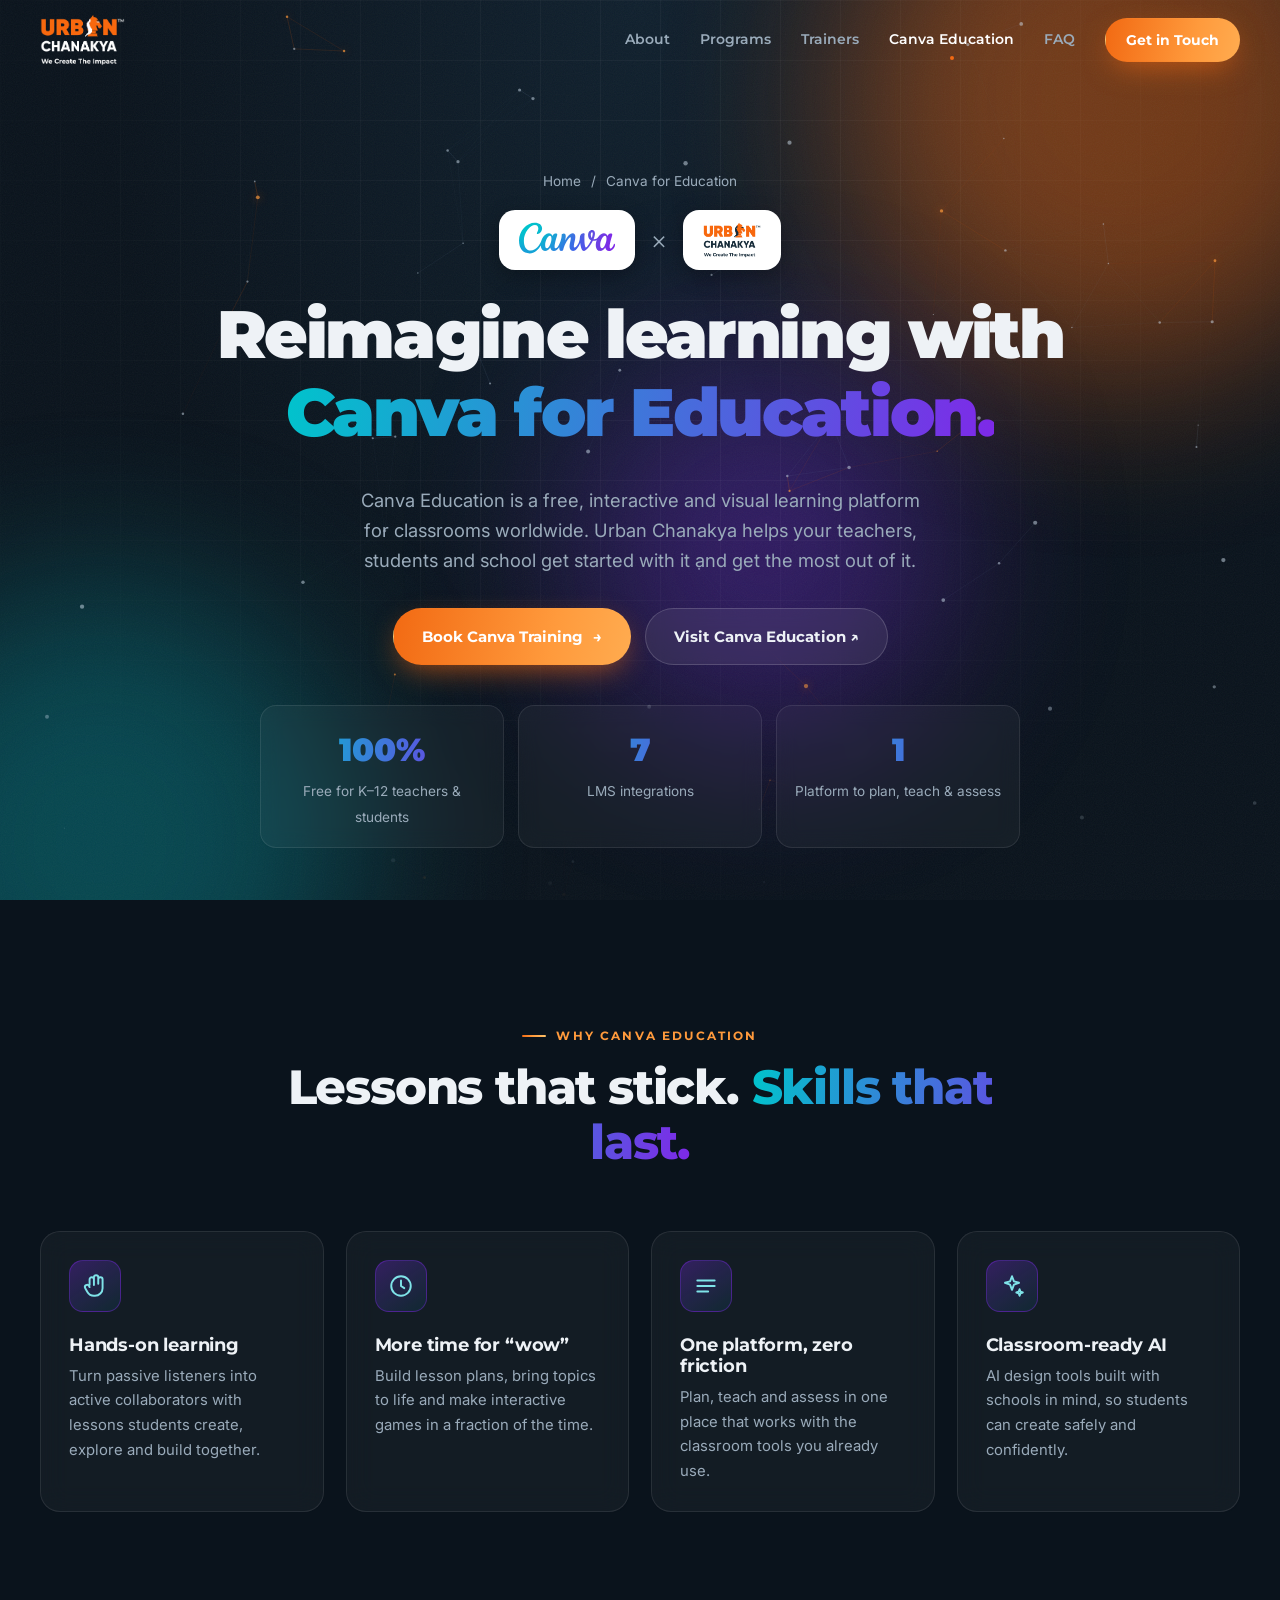
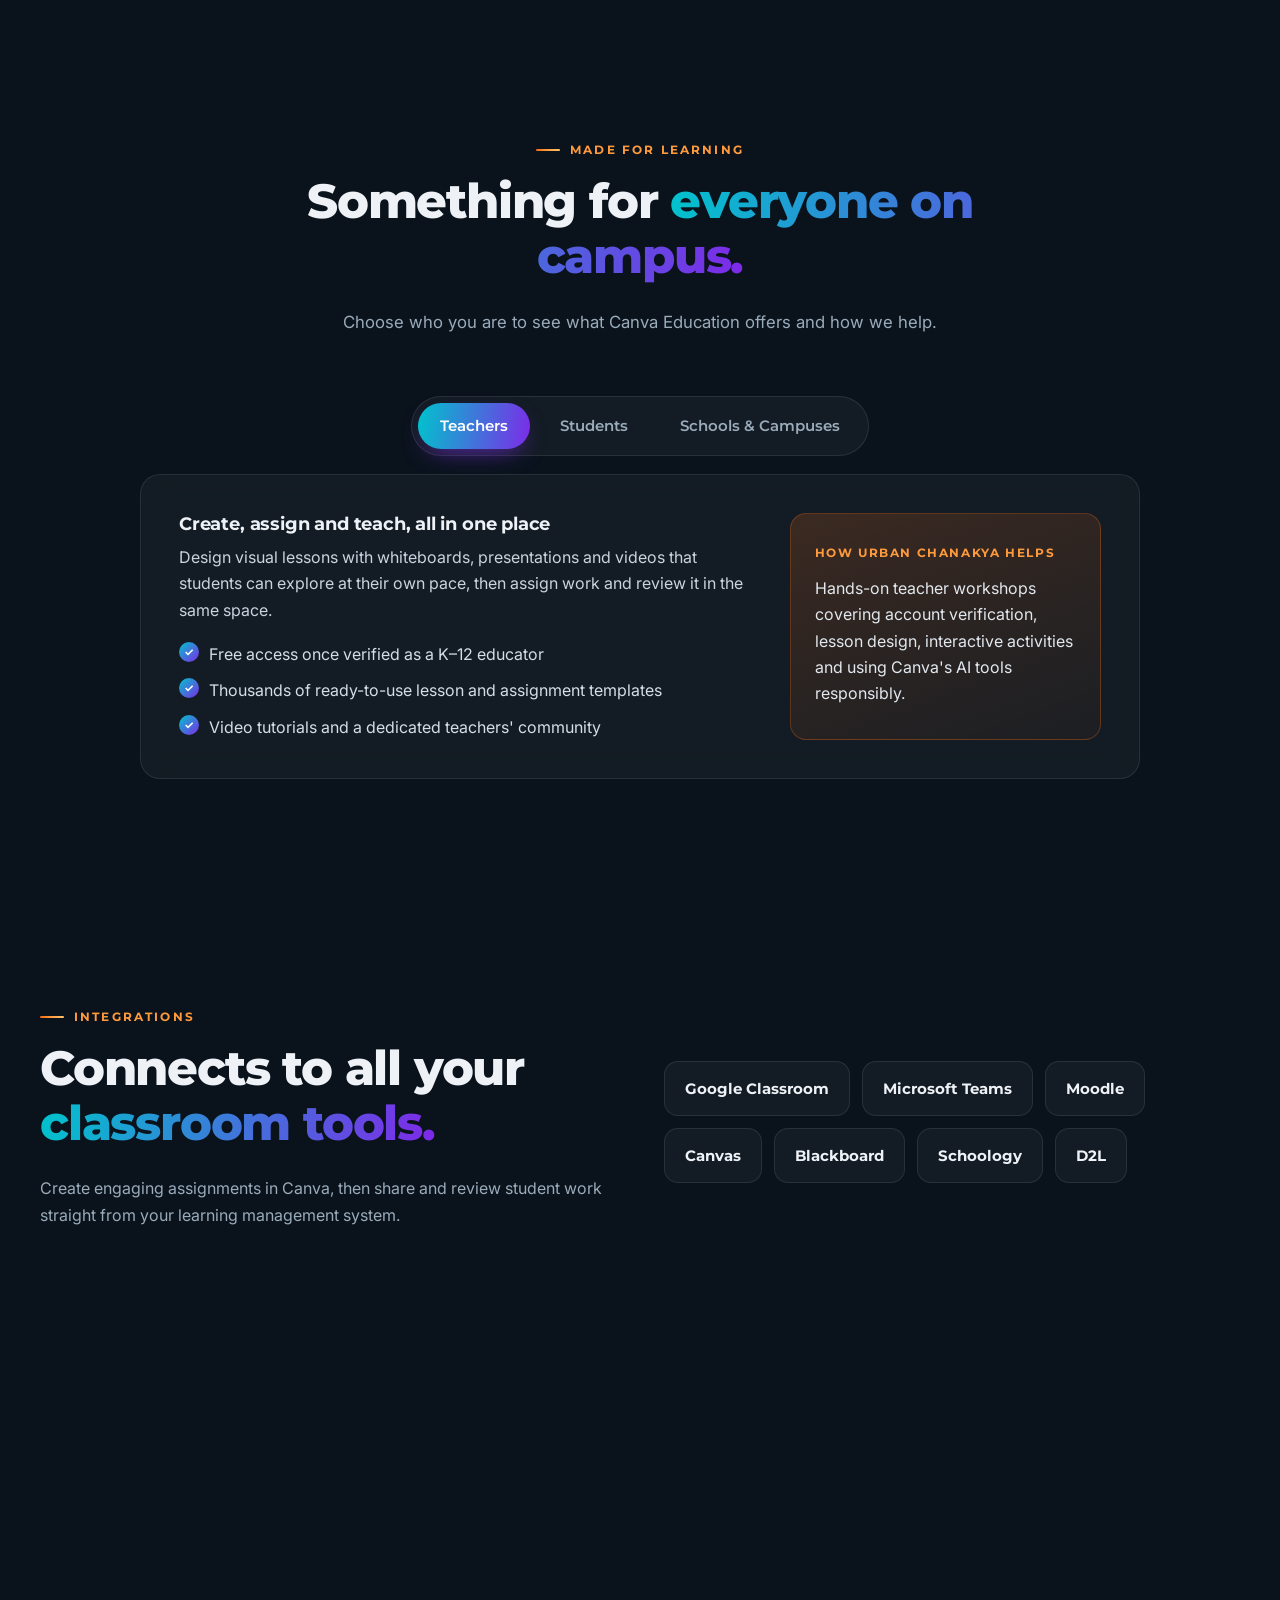
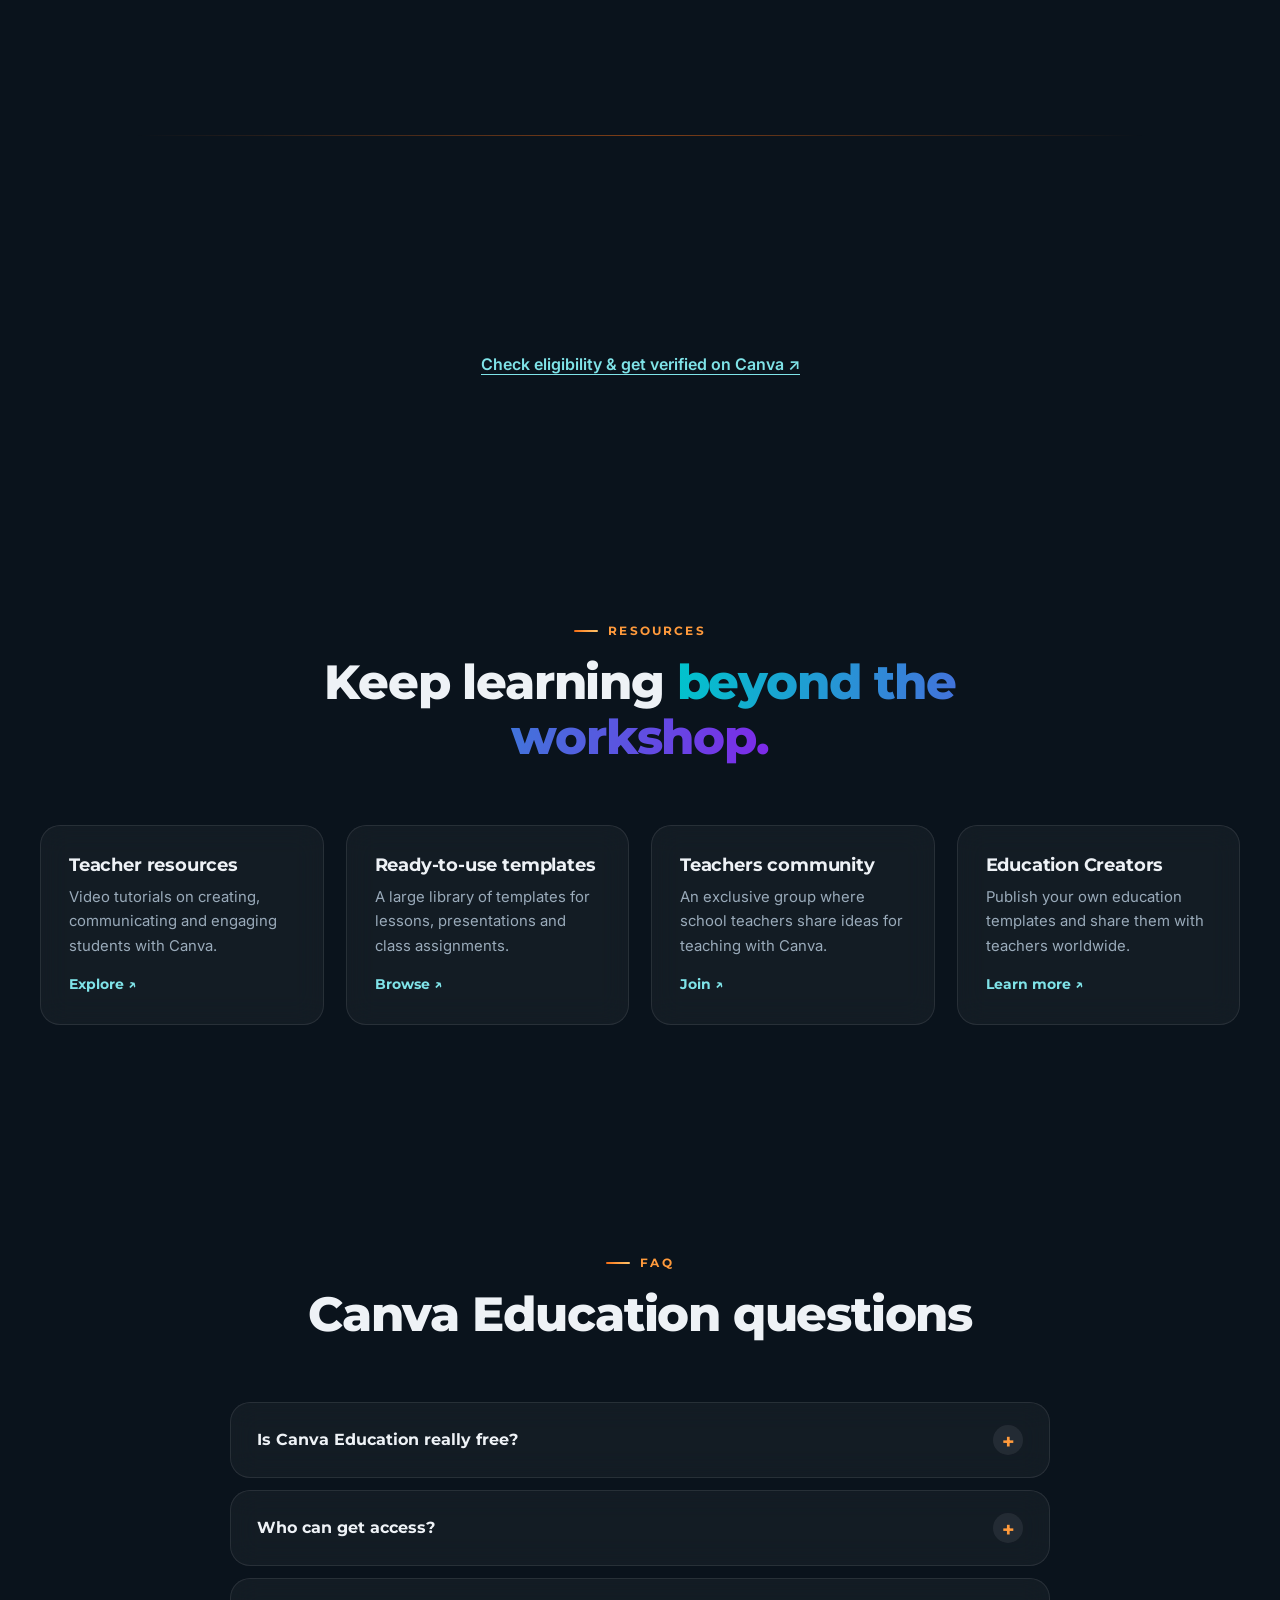
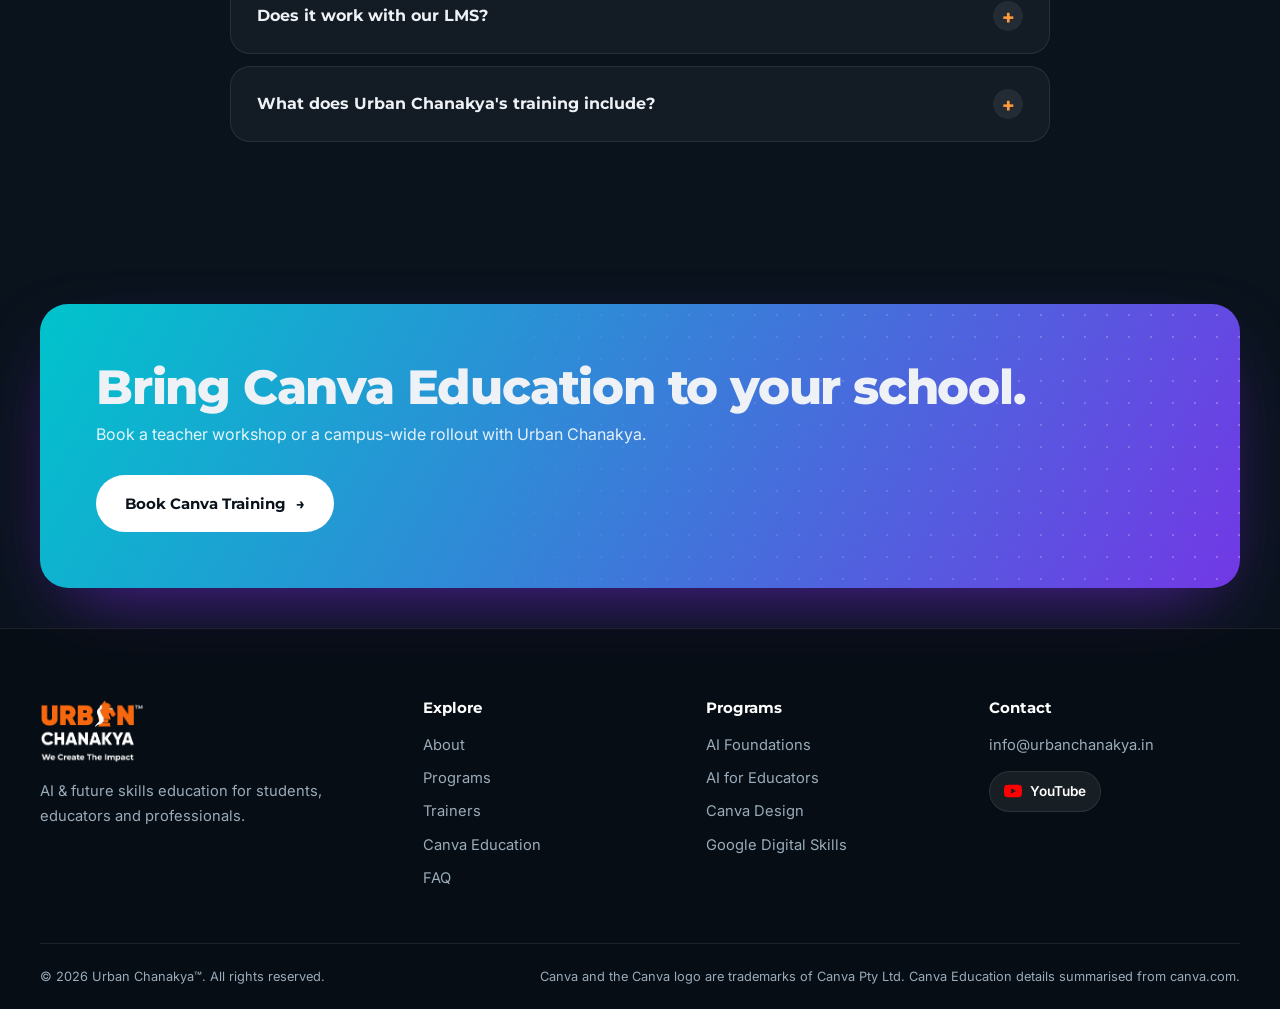
==== canva.html @ 91e680c2 "Add Urban Chanakya website Home, Trainers and Canva for Education pages with shared styles, scripts " ====
<!doctype html>
<html lang="en">
<head>
  <meta charset="utf-8">
  <meta name="viewport" content="width=device-width, initial-scale=1">
  <title>Canva for Education | Urban Chanakya</title>
  <meta name="description" content="Urban Chanakya helps schools, teachers and students get started with Canva Education, the free visual learning platform for K–12 classrooms.">
  <meta name="theme-color" content="#0A131C">
  <link rel="canonical" href="https://urbanchanakya.in/canva.html">
  <meta property="og:title" content="Canva for Education | Urban Chanakya">
  <meta property="og:description" content="Training and onboarding for Canva Education: free, visual, hands-on learning for every classroom.">
  <meta property="og:url" content="https://urbanchanakya.in/canva.html">
  <meta property="og:image" content="https://urbanchanakya.in/assets/logo.png">
  <link rel="icon" href="assets/logo.png">
  <link rel="preconnect" href="https://fonts.googleapis.com">
  <link rel="preconnect" href="https://fonts.gstatic.com" crossorigin>
  <link href="https://fonts.googleapis.com/css2?family=Montserrat:wght@500;600;700;800;900&family=Inter:wght@400;500;600&display=swap" rel="stylesheet">
  <link rel="stylesheet" href="styles.css">
</head>
<body class="theme-canva">

<div class="bg" aria-hidden="true">
  <div class="blob b1"></div>
  <div class="blob b2"></div>
  <div class="blob b3"></div>
  <div class="grid-lines"></div>
  <div class="noise"></div>
</div>
<div class="cursor-glow" aria-hidden="true"></div>

<header class="site-header" id="top">
  <div class="container nav">
    <a href="index.html" class="brand" aria-label="Urban Chanakya home">
      <img src="assets/logo-light.png" alt="Urban Chanakya — We Create The Impact" width="110" height="67">
    </a>
    <button class="nav-toggle" aria-expanded="false" aria-controls="nav-links" aria-label="Open menu">
      <span></span><span></span><span></span>
    </button>
    <nav id="nav-links" class="nav-links">
      <a href="index.html#about">About</a>
      <a href="index.html#programs">Programs</a>
      <a href="trainers.html">Trainers</a>
      <a href="canva.html" aria-current="page">Canva Education</a>
      <a href="index.html#faq">FAQ</a>
      <a href="index.html#contact" class="btn btn-primary btn-sm">Get in Touch</a>
    </nav>
  </div>
</header>

<main>
  <!-- HERO -->
  <section class="page-hero canva-hero">
    <canvas id="network" aria-hidden="true"></canvas>
    <div class="container">
      <nav class="crumbs reveal" aria-label="Breadcrumb"><a href="index.html">Home</a><span>/</span><span>Canva for Education</span></nav>
      <div class="canva-lockup reveal">
        <span class="logo-chip lg"><img src="assets/canva-logo.svg" alt="Canva" width="110" height="41"></span>
        <span class="x">×</span>
        <span class="logo-chip lg"><img src="assets/logo.png" alt="Urban Chanakya" width="90" height="55"></span>
      </div>
      <h1 class="reveal">Reimagine learning with<br><span class="gradient-text">Canva for Education.</span></h1>
      <p class="lead reveal">Canva Education is a free, interactive and visual learning platform for classrooms worldwide. Urban Chanakya helps your teachers, students and school get started with it and get the most out of it.</p>
      <div class="hero-cta center reveal">
        <a href="index.html#contact" class="btn btn-primary">Book Canva Training <span aria-hidden="true">→</span></a>
        <a href="https://www.canva.com/en_in/education/" target="_blank" rel="noopener" class="btn btn-glass">Visit Canva Education ↗</a>
      </div>
      <ul class="stat-row reveal">
        <li><strong>100%</strong><span>Free for K–12 teachers &amp; students</span></li>
        <li><strong>7</strong><span>LMS integrations</span></li>
        <li><strong>1</strong><span>Platform to plan, teach &amp; assess</span></li>
      </ul>
    </div>
  </section>

  <!-- WHY -->
  <section class="section">
    <div class="container">
      <div class="section-head reveal">
        <span class="eyebrow">Why Canva Education</span>
        <h2>Lessons that stick. <span class="gradient-text">Skills that last.</span></h2>
      </div>
      <div class="why-grid">
        <div class="feature glass reveal"><div class="icon"><svg viewBox="0 0 24 24"><path d="M7 11V6a2 2 0 0 1 4 0v5M11 10V4a2 2 0 0 1 4 0v6M15 10V6a2 2 0 0 1 4 0v8a7 7 0 0 1-7 7h-1a7 7 0 0 1-6-3.5L3 14a2 2 0 0 1 3.5-2L7 13"/></svg></div><h3>Hands-on learning</h3><p>Turn passive listeners into active collaborators with lessons students create, explore and build together.</p></div>
        <div class="feature glass reveal"><div class="icon"><svg viewBox="0 0 24 24"><circle cx="12" cy="12" r="9"/><path d="M12 7v5l3 2"/></svg></div><h3>More time for “wow”</h3><p>Build lesson plans, bring topics to life and make interactive games in a fraction of the time.</p></div>
        <div class="feature glass reveal"><div class="icon"><svg viewBox="0 0 24 24"><path d="M4 7h16M4 12h16M4 17h10"/></svg></div><h3>One platform, zero friction</h3><p>Plan, teach and assess in one place that works with the classroom tools you already use.</p></div>
        <div class="feature glass reveal"><div class="icon"><svg viewBox="0 0 24 24"><path d="M12 3l1.8 4.7L18.5 9l-4.7 1.8L12 15.5l-1.8-4.7L5.5 9l4.7-1.3z"/><path d="M19 15l.8 2.2L22 18l-2.2.8L19 21l-.8-2.2L16 18l2.2-.8z"/></svg></div><h3>Classroom-ready AI</h3><p>AI design tools built with schools in mind, so students can create safely and confidently.</p></div>
      </div>
    </div>
  </section>

  <!-- AUDIENCES -->
  <section class="section">
    <div class="container">
      <div class="section-head reveal">
        <span class="eyebrow">Made for Learning</span>
        <h2>Something for <span class="gradient-text">everyone on campus.</span></h2>
        <p>Choose who you are to see what Canva Education offers and how we help.</p>
      </div>
      <div class="aud reveal">
        <div class="aud-tabs" role="tablist" aria-label="Audience">
          <button role="tab" aria-selected="true" data-aud="teachers">Teachers</button>
          <button role="tab" aria-selected="false" data-aud="students">Students</button>
          <button role="tab" aria-selected="false" data-aud="schools">Schools &amp; Campuses</button>
        </div>
        <div class="aud-panel glass" data-aud="teachers">
          <div>
            <h3>Create, assign and teach, all in one place</h3>
            <p>Design visual lessons with whiteboards, presentations and videos that students can explore at their own pace, then assign work and review it in the same space.</p>
            <ul class="ticks"><li>Free access once verified as a K–12 educator</li><li>Thousands of ready-to-use lesson and assignment templates</li><li>Video tutorials and a dedicated teachers' community</li></ul>
          </div>
          <div class="aud-help"><span>How Urban Chanakya helps</span><p>Hands-on teacher workshops covering account verification, lesson design, interactive activities and using Canva's AI tools responsibly.</p></div>
        </div>
        <div class="aud-panel glass" data-aud="students" hidden>
          <div>
            <h3>Let the classroom come alive</h3>
            <p>Students turn ideas into presentations, posters, videos, infographics and websites, learning to communicate visually and work together in real time.</p>
            <ul class="ticks"><li>Free access through their teacher's or school's Canva Education</li><li>Collaborate with classmates on shared designs</li><li>Build a creative portfolio for the future</li></ul>
          </div>
          <div class="aud-help"><span>How Urban Chanakya helps</span><p>Design-thinking and visual-communication workshops where students build real projects, from posters and reports to social media and video.</p></div>
        </div>
        <div class="aud-panel glass" data-aud="schools" hidden>
          <div>
            <h3>Canva for your whole campus</h3>
            <p>Create and communicate in any format, including docs, presentations, video, websites and whiteboards. Shared templates and brand controls keep every department on-brand.</p>
            <ul class="ticks"><li>Free for qualifying K–12 schools and districts</li><li>Shared brand kits and templates across staff</li><li>Connects to your existing LMS</li></ul>
          </div>
          <div class="aud-help"><span>How Urban Chanakya helps</span><p>Campus-wide rollout support: setting up your school account, brand kit and templates, plus training for staff and administrators.</p></div>
        </div>
      </div>
    </div>
  </section>

  <!-- INTEGRATIONS -->
  <section class="section">
    <div class="container integ reveal">
      <div>
        <span class="eyebrow">Integrations</span>
        <h2>Connects to all your <span class="gradient-text">classroom tools.</span></h2>
        <p class="muted">Create engaging assignments in Canva, then share and review student work straight from your learning management system.</p>
      </div>
      <ul class="lms">
        <li>Google Classroom</li><li>Microsoft Teams</li><li>Moodle</li><li>Canvas</li><li>Blackboard</li><li>Schoology</li><li>D2L</li>
      </ul>
    </div>
  </section>

  <!-- GET STARTED -->
  <section class="section">
    <div class="container">
      <div class="section-head reveal">
        <span class="eyebrow">Get Started</span>
        <h2>Start teaching for free <span class="gradient-text">in three steps.</span></h2>
      </div>
      <ol class="steps three">
        <li class="glass reveal"><span>01</span><h3>Sign up</h3><p>Register on Canva with your school email address, or upload proof that you work at a school.</p></li>
        <li class="glass reveal"><span>02</span><h3>Get verified</h3><p>Canva checks your eligibility, usually within a few days.</p></li>
        <li class="glass reveal"><span>03</span><h3>Get trained</h3><p>Join an Urban Chanakya workshop to bring Canva into your lessons with confidence.</p></li>
      </ol>
      <p class="center-note reveal"><a href="https://www.canva.com/en_in/education/" target="_blank" rel="noopener">Check eligibility &amp; get verified on Canva ↗</a></p>
    </div>
  </section>

  <!-- RESOURCES -->
  <section class="section">
    <div class="container">
      <div class="section-head reveal">
        <span class="eyebrow">Resources</span>
        <h2>Keep learning <span class="gradient-text">beyond the workshop.</span></h2>
      </div>
      <div class="res-grid">
        <a class="res glass reveal" href="https://www.canva.com/en_in/education/" target="_blank" rel="noopener"><h3>Teacher resources</h3><p>Video tutorials on creating, communicating and engaging students with Canva.</p><span>Explore ↗</span></a>
        <a class="res glass reveal" href="https://www.canva.com/en_in/education/" target="_blank" rel="noopener"><h3>Ready-to-use templates</h3><p>A large library of templates for lessons, presentations and class assignments.</p><span>Browse ↗</span></a>
        <a class="res glass reveal" href="https://www.canva.com/en_in/education/" target="_blank" rel="noopener"><h3>Teachers community</h3><p>An exclusive group where school teachers share ideas for teaching with Canva.</p><span>Join ↗</span></a>
        <a class="res glass reveal" href="https://www.canva.com/en_in/education/" target="_blank" rel="noopener"><h3>Education Creators</h3><p>Publish your own education templates and share them with teachers worldwide.</p><span>Learn more ↗</span></a>
      </div>
    </div>
  </section>

  <!-- FAQ -->
  <section class="section">
    <div class="container narrow">
      <div class="section-head reveal">
        <span class="eyebrow">FAQ</span>
        <h2>Canva Education questions</h2>
      </div>
      <details class="glass reveal"><summary>Is Canva Education really free?</summary><p>Yes. Canva has committed to keeping Canva Education completely free for K–12 (primary and secondary) teachers and their students, as well as qualifying schools and districts.</p></details>
      <details class="glass reveal"><summary>Who can get access?</summary><p>K–12 teachers verify themselves with a school email address or proof of employment. Students get access through their teacher or school. Check Canva's eligibility guidelines for full details.</p></details>
      <details class="glass reveal"><summary>Does it work with our LMS?</summary><p>Yes. Canva Education integrates with Google Classroom, Microsoft Teams, Moodle, Canvas, Blackboard, Schoology and D2L.</p></details>
      <details class="glass reveal"><summary>What does Urban Chanakya's training include?</summary><p>We run practical workshops for teachers, students and school leaders, covering getting verified, designing lessons and assignments, collaborative projects, and responsible use of Canva's AI features. Programs can be tailored to your institution.</p></details>
    </div>
  </section>

  <!-- CTA -->
  <section class="section cta-wrap">
    <div class="container">
      <div class="cta cta-canva reveal">
        <div>
          <h2>Bring Canva Education to your school.</h2>
          <p>Book a teacher workshop or a campus-wide rollout with Urban Chanakya.</p>
        </div>
        <a href="index.html#contact" class="btn btn-light">Book Canva Training <span aria-hidden="true">→</span></a>
      </div>
    </div>
  </section>
</main>

<footer class="site-footer">
  <div class="container footer-grid">
    <div>
      <img class="footer-logo" src="assets/logo-light.png" alt="Urban Chanakya" width="140" height="86">
      <p>AI &amp; future skills education for students, educators and professionals.</p>
    </div>
    <div>
      <h4>Explore</h4>
      <a href="index.html#about">About</a><a href="index.html#programs">Programs</a><a href="trainers.html">Trainers</a><a href="canva.html">Canva Education</a><a href="index.html#faq">FAQ</a>
    </div>
    <div>
      <h4>Programs</h4>
      <a href="index.html#programs">AI Foundations</a><a href="index.html#programs">AI for Educators</a><a href="canva.html">Canva Design</a><a href="index.html#programs">Google Digital Skills</a>
    </div>
    <div>
      <h4>Contact</h4>
      <a href="mailto:info@urbanchanakya.in">info@urbanchanakya.in</a>
      <div class="socials">
        <a href="https://www.youtube.com/@UC_Education" target="_blank" rel="noopener" aria-label="Urban Chanakya on YouTube" class="social yt"><svg viewBox="0 0 24 24" aria-hidden="true"><path fill="currentColor" d="M23.5 6.2a3 3 0 0 0-2.1-2.1C19.5 3.6 12 3.6 12 3.6s-7.5 0-9.4.5A3 3 0 0 0 .5 6.2 31 31 0 0 0 0 12a31 31 0 0 0 .5 5.8 3 3 0 0 0 2.1 2.1c1.9.5 9.4.5 9.4.5s7.5 0 9.4-.5a3 3 0 0 0 2.1-2.1A31 31 0 0 0 24 12a31 31 0 0 0-.5-5.8zM9.6 15.6V8.4l6.3 3.6z"/></svg><span>YouTube</span></a>
      </div>
    </div>
  </div>
  <div class="container footer-bottom">
    <span>© <span id="year">2026</span> Urban Chanakya™. All rights reserved.</span>
    <span>Canva and the Canva logo are trademarks of Canva Pty Ltd. Canva Education details summarised from canva.com.</span>
  </div>
</footer>

<script src="script.js"></script>
</body>
</html>
---- styles.css ----
:root {
  --orange: #F26A13;
  --orange-2: #FF9A3C;
  --gold: #FFC46B;
  --blue: #3B82F6;
  --bg: #0A131C;
  --bg-2: #0F1C28;
  --surface: rgba(255, 255, 255, .04);
  --surface-2: rgba(255, 255, 255, .07);
  --border: rgba(255, 255, 255, .09);
  --border-2: rgba(255, 255, 255, .16);
  --text: #EEF2F6;
  --muted: #9AABBA;
  --radius: 20px;
  --head: "Montserrat", system-ui, sans-serif;
  --body: "Inter", system-ui, sans-serif;
  --grad: linear-gradient(100deg, var(--orange) 0%, var(--orange-2) 45%, var(--gold) 100%);
}

* { box-sizing: border-box; }
html { scroll-behavior: smooth; scroll-padding-top: 90px; }
body { margin: 0; font-family: var(--body); color: var(--text); background: var(--bg); line-height: 1.65; font-size: 16px; overflow-x: hidden; -webkit-font-smoothing: antialiased; }
img { max-width: 100%; display: block; }
a { color: inherit; }
::selection { background: var(--orange); color: #fff; }
h1, h2, h3, h4 { font-family: var(--head); line-height: 1.15; margin: 0 0 .5em; }
h1 { font-size: clamp(2.5rem, 6vw, 4.6rem); font-weight: 900; letter-spacing: -.035em; }
h2 { font-size: clamp(1.9rem, 3.8vw, 3rem); font-weight: 800; letter-spacing: -.025em; }
h3 { font-size: 1.15rem; font-weight: 700; letter-spacing: -.01em; }
p { margin: 0 0 1em; }
.muted { color: var(--muted); }

.container { width: min(1200px, 100% - 32px); margin-inline: auto; position: relative; }
.narrow { width: min(820px, 100% - 32px); }

.gradient-text { background: var(--grad); background-size: 200% auto; -webkit-background-clip: text; background-clip: text; color: transparent; animation: shine 6s linear infinite; }
@keyframes shine { to { background-position: 200% center; } }

.eyebrow { display: inline-flex; align-items: center; gap: 10px; font-family: var(--head); font-weight: 700; font-size: .75rem; letter-spacing: .18em; text-transform: uppercase; color: var(--orange-2); margin-bottom: 14px; }
.eyebrow::before { content: ""; width: 24px; height: 2px; background: var(--grad); border-radius: 2px; }

.glass { background: var(--surface); border: 1px solid var(--border); backdrop-filter: blur(14px); -webkit-backdrop-filter: blur(14px); border-radius: var(--radius); }

/* ---------- Animated background ---------- */
.bg { position: fixed; inset: 0; z-index: -1; overflow: hidden; background: radial-gradient(ellipse at top, #10202E, var(--bg) 60%); }
.blob { position: absolute; border-radius: 50%; filter: blur(90px); opacity: .45; will-change: transform; }
.b1 { width: 560px; height: 560px; background: var(--orange); top: -180px; right: -120px; animation: drift1 22s ease-in-out infinite alternate; }
.b2 { width: 520px; height: 520px; background: #1E5BB8; bottom: -200px; left: -160px; opacity: .35; animation: drift2 26s ease-in-out infinite alternate; }
.b3 { width: 380px; height: 380px; background: #B5367A; top: 40%; left: 45%; opacity: .18; animation: drift3 30s ease-in-out infinite alternate; }
@keyframes drift1 { to { transform: translate(-240px, 260px) scale(1.15); } }
@keyframes drift2 { to { transform: translate(300px, -220px) scale(1.2); } }
@keyframes drift3 { to { transform: translate(-320px, -180px) scale(.85); } }
.grid-lines { position: absolute; inset: -60px; background-image: linear-gradient(rgba(255,255,255,.035) 1px, transparent 1px), linear-gradient(90deg, rgba(255,255,255,.035) 1px, transparent 1px); background-size: 60px 60px; mask-image: radial-gradient(ellipse at 50% 30%, #000 20%, transparent 75%); -webkit-mask-image: radial-gradient(ellipse at 50% 30%, #000 20%, transparent 75%); animation: gridmove 20s linear infinite; }
@keyframes gridmove { to { transform: translate(60px, 60px); } }
.noise { position: absolute; inset: 0; opacity: .05; background-image: url("data:image/svg+xml,%3Csvg xmlns='http://www.w3.org/2000/svg' width='160' height='160'%3E%3Cfilter id='n'%3E%3CfeTurbulence type='fractalNoise' baseFrequency='.9' numOctaves='3'/%3E%3C/filter%3E%3Crect width='100%25' height='100%25' filter='url(%23n)'/%3E%3C/svg%3E"); }
.cursor-glow { position: fixed; width: 500px; height: 500px; border-radius: 50%; pointer-events: none; z-index: 0; background: radial-gradient(circle, rgba(242,106,19,.12), transparent 60%); transform: translate(-50%, -50%); left: -500px; top: -500px; transition: opacity .3s; }

/* ---------- Buttons ---------- */
.btn { position: relative; display: inline-flex; align-items: center; justify-content: center; gap: 10px; font-family: var(--head); font-weight: 700; font-size: .95rem; padding: 15px 28px; border-radius: 999px; text-decoration: none; border: 1px solid transparent; cursor: pointer; transition: transform .25s, box-shadow .25s, background .25s; overflow: hidden; }
.btn span { transition: transform .25s; }
.btn:hover span { transform: translateX(4px); }
.btn:hover { transform: translateY(-2px); }
.btn-primary { background: var(--grad); background-size: 150% auto; color: #fff; box-shadow: 0 10px 30px -8px rgba(242,106,19,.7); }
.btn-primary:hover { background-position: right center; box-shadow: 0 14px 40px -8px rgba(242,106,19,.9); }
.btn-primary::after { content: ""; position: absolute; top: 0; left: -120%; width: 60%; height: 100%; background: linear-gradient(100deg, transparent, rgba(255,255,255,.35), transparent); transform: skewX(-20deg); transition: left .6s; }
.btn-primary:hover::after { left: 140%; }
.btn-glass { background: var(--surface-2); border-color: var(--border-2); color: var(--text); backdrop-filter: blur(10px); }
.btn-glass:hover { background: rgba(255,255,255,.12); }
.btn-light { background: #fff; color: #0A131C; }
.btn-sm { padding: 10px 20px; font-size: .86rem; }

/* ---------- Header ---------- */
.site-header { position: fixed; top: 0; left: 0; right: 0; z-index: 50; transition: background .3s, border-color .3s, backdrop-filter .3s; border-bottom: 1px solid transparent; }
.site-header.scrolled { background: rgba(10, 19, 28, .7); backdrop-filter: blur(16px); -webkit-backdrop-filter: blur(16px); border-color: var(--border); }
.nav { display: flex; align-items: center; justify-content: space-between; height: 80px; }
.brand img { height: 52px; width: auto; }
.nav-links { display: flex; align-items: center; gap: 30px; }
.nav-links a:not(.btn) { text-decoration: none; font-family: var(--head); font-weight: 600; font-size: .9rem; color: var(--muted); transition: color .2s; position: relative; }
.nav-links a:not(.btn):hover { color: #fff; }
.nav-links a:not(.btn)::after { content: ""; position: absolute; left: 50%; bottom: -8px; width: 4px; height: 4px; border-radius: 50%; background: var(--orange); transform: translateX(-50%) scale(0); transition: transform .25s; }
.nav-links a:not(.btn):hover::after { transform: translateX(-50%) scale(1); }
.nav-toggle { display: none; background: none; border: 0; padding: 8px; cursor: pointer; }
.nav-toggle span { display: block; width: 24px; height: 2px; background: #fff; margin: 5px 0; transition: .3s; border-radius: 2px; }

/* ---------- Hero ---------- */
.hero { position: relative; min-height: 100vh; display: flex; align-items: center; padding: 120px 0 80px; overflow: hidden; }
#network { position: absolute; inset: 0; width: 100%; height: 100%; opacity: .7; mask-image: linear-gradient(to bottom, #000 70%, transparent); -webkit-mask-image: linear-gradient(to bottom, #000 70%, transparent); }
.hero-grid { display: grid; grid-template-columns: 1.15fr .85fr; gap: 48px; align-items: center; }
.pill { display: inline-flex; align-items: center; gap: 10px; padding: 8px 16px; border-radius: 999px; background: var(--surface-2); border: 1px solid var(--border-2); font-size: .82rem; font-weight: 500; color: #D5DEE6; margin-bottom: 26px; backdrop-filter: blur(10px); }
.live { width: 8px; height: 8px; border-radius: 50%; background: #34D399; box-shadow: 0 0 0 0 rgba(52,211,153,.6); animation: pulse 2s infinite; }
@keyframes pulse { 70% { box-shadow: 0 0 0 10px rgba(52,211,153,0); } 100% { box-shadow: 0 0 0 0 rgba(52,211,153,0); } }
.rotator { display: inline-block; }
.rotator .word { display: inline-block; animation: wordIn .6s cubic-bezier(.2,.8,.2,1); }
.rotator .word.out { animation: wordOut .4s ease forwards; }
@keyframes wordIn { from { opacity: 0; transform: translateY(40%); filter: blur(8px); } }
@keyframes wordOut { to { opacity: 0; transform: translateY(-40%); filter: blur(8px); } }
.lead { font-size: 1.15rem; color: var(--muted); max-width: 580px; }
.hero-cta { display: flex; flex-wrap: wrap; gap: 14px; margin: 32px 0 40px; }
.hero-partners { display: flex; align-items: center; flex-wrap: wrap; gap: 12px; font-size: .85rem; color: var(--muted); }
.logo-chip { background: #fff; border-radius: 12px; padding: 8px 14px; display: inline-flex; align-items: center; box-shadow: 0 6px 20px rgba(0,0,0,.25); transition: transform .25s; }
.logo-chip:hover { transform: translateY(-3px); }
.logo-chip img { height: 22px; width: auto; }

.hero-visual { display: grid; place-items: center; }
.orb { position: relative; width: min(420px, 100% - 110px); aspect-ratio: 1; display: grid; place-items: center; }
.ring { position: absolute; border-radius: 50%; border: 1px solid var(--border-2); }
.r1 { inset: 0; border-style: dashed; border-color: rgba(242,106,19,.35); animation: spin 40s linear infinite; }
.r2 { inset: 14%; animation: spin 30s linear infinite reverse; }
.r2::before { content: ""; position: absolute; top: -5px; left: 50%; width: 10px; height: 10px; border-radius: 50%; background: var(--orange); box-shadow: 0 0 20px var(--orange); }
.r3 { inset: 28%; border-color: rgba(59,130,246,.3); animation: spin 20s linear infinite; }
.r3::before { content: ""; position: absolute; bottom: -4px; left: 50%; width: 8px; height: 8px; border-radius: 50%; background: var(--blue); box-shadow: 0 0 16px var(--blue); }
@keyframes spin { to { transform: rotate(360deg); } }
.core { width: 34%; aspect-ratio: 1; border-radius: 50%; display: grid; place-items: center; align-content: center; gap: 2px; background: radial-gradient(circle at 30% 25%, #2A4256, #0F1C28 70%); border: 1px solid var(--border-2); box-shadow: 0 0 60px rgba(242,106,19,.35), inset 0 0 30px rgba(242,106,19,.15); animation: breathe 4s ease-in-out infinite; z-index: 2; }
.core svg { color: var(--orange-2); }
.core strong { font-family: var(--head); font-size: 1.5rem; letter-spacing: .08em; }
@keyframes breathe { 50% { box-shadow: 0 0 90px rgba(242,106,19,.55), inset 0 0 30px rgba(242,106,19,.25); } }
.orbiter { position: absolute; inset: 0; animation: spin 36s linear infinite; }
.orbiter span { position: absolute; top: -2%; left: 50%; translate: -50% 0; padding: 8px 14px; border-radius: 999px; font-family: var(--head); font-weight: 600; font-size: .8rem; white-space: nowrap; background: rgba(15,28,40,.85); border: 1px solid var(--border-2); backdrop-filter: blur(10px); animation: spin 36s linear infinite reverse; }
.o2 { animation-delay: -9s; } .o2 span { animation-delay: -9s; }
.o3 { animation-delay: -18s; } .o3 span { animation-delay: -18s; }
.o4 { animation-delay: -27s; } .o4 span { animation-delay: -27s; }
.orbiter span::before { content: ""; display: inline-block; width: 7px; height: 7px; border-radius: 50%; background: var(--grad); margin-right: 8px; vertical-align: middle; }

.scroll-hint { position: absolute; bottom: 28px; left: 50%; transform: translateX(-50%); width: 26px; height: 42px; border: 2px solid var(--border-2); border-radius: 20px; }
.scroll-hint span { position: absolute; top: 8px; left: 50%; width: 4px; height: 8px; margin-left: -2px; border-radius: 2px; background: var(--orange); animation: scroll 1.8s infinite; }
@keyframes scroll { to { transform: translateY(14px); opacity: 0; } }

/* ---------- Marquee ---------- */
.marquee { border-block: 1px solid var(--border); background: rgba(255,255,255,.02); overflow: hidden; padding: 22px 0; mask-image: linear-gradient(90deg, transparent, #000 10%, #000 90%, transparent); -webkit-mask-image: linear-gradient(90deg, transparent, #000 10%, #000 90%, transparent); }
.track { display: flex; gap: 36px; width: max-content; animation: marquee 35s linear infinite; font-family: var(--head); font-weight: 700; font-size: 1.15rem; color: #C9D4DE; white-space: nowrap; }
.track i { color: var(--orange); font-style: normal; }
.marquee:hover .track { animation-play-state: paused; }
@keyframes marquee { to { transform: translateX(-50%); } }

/* ---------- Sections ---------- */
.section { padding: 110px 0; position: relative; }
.section-head { text-align: center; max-width: 760px; margin: 0 auto 60px; }
.section-head p { color: var(--muted); font-size: 1.05rem; }

.about-grid { display: grid; grid-template-columns: .9fr 1.1fr; gap: 64px; }
.about-grid p { color: var(--muted); }
.about-grid p.big { color: #D5DEE6; font-size: 1.2rem; }
.pillars { display: grid; grid-template-columns: 1fr 1fr; gap: 18px; margin-top: 32px; }
.pillars > div { padding: 26px; }
.pillars .ico { display: inline-grid; place-items: center; width: 40px; height: 40px; border-radius: 12px; background: rgba(242,106,19,.15); color: var(--orange-2); font-size: 1.2rem; margin-bottom: 14px; }
.pillars p { margin: 0; font-size: .95rem; }

/* Cards with spotlight + gradient border */
.cards { display: grid; grid-template-columns: repeat(3, 1fr); gap: 22px; }
.card { --x: 50%; --y: 50%; position: relative; padding: 32px; border-radius: var(--radius); background: radial-gradient(400px circle at var(--x) var(--y), rgba(242,106,19,.12), transparent 40%), var(--surface); border: 1px solid var(--border); display: flex; flex-direction: column; transition: transform .3s, border-color .3s; transform-style: preserve-3d; }
.card::before { content: ""; position: absolute; inset: -1px; border-radius: inherit; padding: 1px; background: radial-gradient(300px circle at var(--x) var(--y), rgba(255,154,60,.8), transparent 40%); -webkit-mask: linear-gradient(#000 0 0) content-box, linear-gradient(#000 0 0); -webkit-mask-composite: xor; mask-composite: exclude; opacity: 0; transition: opacity .3s; pointer-events: none; }
.card:hover::before { opacity: 1; }
.card p { color: var(--muted); font-size: .95rem; flex: 1; }
.icon { width: 52px; height: 52px; border-radius: 14px; display: grid; place-items: center; margin-bottom: 22px; background: linear-gradient(145deg, rgba(242,106,19,.25), rgba(242,106,19,.05)); border: 1px solid rgba(242,106,19,.3); }
.icon svg { width: 26px; height: 26px; fill: none; stroke: var(--orange-2); stroke-width: 1.8; stroke-linecap: round; stroke-linejoin: round; }
.card-brand { position: absolute; top: 26px; right: 26px; background: #fff; border-radius: 10px; padding: 6px 10px; }
.card-brand img { height: 18px; width: auto; }
.tag { align-self: flex-start; font-size: .76rem; font-weight: 600; color: #D5DEE6; background: var(--surface-2); border: 1px solid var(--border); padding: 5px 12px; border-radius: 999px; }

.steps { list-style: none; padding: 0; margin: 0; display: grid; grid-template-columns: repeat(4, 1fr); gap: 22px; position: relative; }
.steps::before { content: ""; position: absolute; top: 58px; left: 8%; right: 8%; height: 1px; background: linear-gradient(90deg, transparent, var(--orange), transparent); opacity: .5; }
.steps li { padding: 30px; position: relative; transition: transform .3s, border-color .3s; }
.steps li:hover { transform: translateY(-6px); border-color: rgba(242,106,19,.4); }
.steps span { font-family: var(--head); font-weight: 900; font-size: 2.6rem; display: block; margin-bottom: 10px; background: var(--grad); -webkit-background-clip: text; background-clip: text; color: transparent; }
.steps p { color: var(--muted); margin: 0; font-size: .95rem; }

.partner-cards { display: grid; grid-template-columns: 1fr 1fr; gap: 24px; }
.partner { position: relative; padding: 40px; border-radius: 24px; background: linear-gradient(160deg, rgba(255,255,255,.07), rgba(255,255,255,.02)); border: 1px solid var(--border); overflow: hidden; transition: transform .3s, border-color .3s; }
.partner:hover { transform: translateY(-6px); border-color: var(--border-2); }
.partner::after { content: ""; position: absolute; width: 260px; height: 260px; border-radius: 50%; right: -80px; top: -80px; background: radial-gradient(circle, rgba(242,106,19,.25), transparent 70%); }
.partner:nth-child(2)::after { background: radial-gradient(circle, rgba(100,32,255,.3), transparent 70%); }
.partner-logo { position: relative; z-index: 1; background: #fff; border-radius: 16px; height: 110px; display: grid; place-items: center; margin-bottom: 24px; box-shadow: 0 20px 40px -20px rgba(0,0,0,.6); }
.partner-logo img { height: 56px; width: auto; }
.partner p { color: var(--muted); margin: 0; position: relative; z-index: 1; }

.who-grid { display: grid; grid-template-columns: repeat(4, 1fr); gap: 22px; }
.who { padding: 30px; transition: transform .3s, background .3s; }
.who:hover { transform: translateY(-6px); background: var(--surface-2); }
.who .num { font-family: var(--head); font-weight: 800; font-size: .8rem; color: var(--orange-2); letter-spacing: .1em; display: block; margin-bottom: 18px; }
.who p { color: var(--muted); margin: 0; font-size: .95rem; }

.cta-wrap { padding: 40px 0; }
.cta { position: relative; overflow: hidden; display: flex; align-items: center; justify-content: space-between; gap: 28px; flex-wrap: wrap; padding: 56px; border-radius: 28px; background: linear-gradient(120deg, #F26A13, #FF8A3D 50%, #F0A23C); background-size: 200% 200%; animation: gradshift 10s ease infinite; box-shadow: 0 30px 80px -30px rgba(242,106,19,.7); }
.cta::before { content: ""; position: absolute; inset: 0; background-image: radial-gradient(rgba(255,255,255,.25) 1px, transparent 1px); background-size: 22px 22px; mask-image: linear-gradient(90deg, transparent 30%, #000); -webkit-mask-image: linear-gradient(90deg, transparent 30%, #000); }
.cta > * { position: relative; }
.cta h2 { margin: 0 0 6px; }
.cta p { margin: 0; color: rgba(255,255,255,.88); }
@keyframes gradshift { 50% { background-position: 100% 50%; } }

details { padding: 22px 26px; margin-bottom: 12px; transition: border-color .3s; }
details[open] { border-color: rgba(242,106,19,.4); }
summary { font-family: var(--head); font-weight: 700; cursor: pointer; list-style: none; display: flex; justify-content: space-between; align-items: center; gap: 16px; }
summary::-webkit-details-marker { display: none; }
summary::after { content: "+"; flex: none; display: grid; place-items: center; width: 30px; height: 30px; border-radius: 50%; background: var(--surface-2); color: var(--orange-2); font-size: 1.3rem; transition: transform .3s; }
details[open] summary::after { transform: rotate(45deg); }
details p { color: var(--muted); margin: 14px 0 0; }

.contact-grid { display: grid; grid-template-columns: .9fr 1.1fr; gap: 56px; align-items: start; }
.contact-list { list-style: none; padding: 0; margin: 28px 0 0; display: grid; gap: 12px; }
.contact-list li { display: flex; flex-direction: column; padding: 16px 20px; border-radius: 14px; }
.contact-list strong { font-family: var(--head); font-size: .72rem; text-transform: uppercase; letter-spacing: .14em; color: var(--muted); }
.contact-list a { font-weight: 600; text-decoration: none; }
.contact-list a:hover { color: var(--orange-2); }
.contact-form { padding: 34px; display: grid; gap: 18px; }
.contact-form .row { display: grid; grid-template-columns: 1fr 1fr; gap: 18px; }
.contact-form label { display: grid; gap: 8px; font-size: .85rem; font-weight: 600; color: #D5DEE6; }
.contact-form input, .contact-form select, .contact-form textarea { font: inherit; font-weight: 400; padding: 13px 16px; border: 1px solid var(--border-2); border-radius: 12px; background: rgba(0,0,0,.25); color: var(--text); transition: border-color .2s, box-shadow .2s; }
.contact-form ::placeholder { color: #66788A; }
.contact-form select option { background: var(--bg-2); }
.contact-form input:focus, .contact-form select:focus, .contact-form textarea:focus { outline: none; border-color: var(--orange); box-shadow: 0 0 0 4px rgba(242,106,19,.18); }
.contact-form .btn { justify-self: start; }
.form-note { margin: 0; font-size: .9rem; color: var(--muted); }

/* ---------- Footer ---------- */
.site-footer { border-top: 1px solid var(--border); background: rgba(5,10,15,.6); color: var(--muted); padding-top: 70px; font-size: .92rem; position: relative; }
.footer-grid { display: grid; grid-template-columns: 1.4fr 1fr 1fr 1fr; gap: 32px; padding-bottom: 44px; }
.footer-logo { height: 64px; width: auto; margin-bottom: 16px; }
.site-footer h4 { color: #fff; font-size: .95rem; margin-bottom: 16px; }
.site-footer a { display: block; text-decoration: none; margin-bottom: 9px; transition: color .2s; }
.site-footer a:hover { color: var(--orange-2); }
.footer-bottom { border-top: 1px solid var(--border); padding: 22px 0; display: flex; justify-content: space-between; gap: 12px; flex-wrap: wrap; font-size: .8rem; }

/* ---------- Reveal ---------- */
.reveal { opacity: 0; transform: translateY(30px); filter: blur(6px); transition: opacity .8s cubic-bezier(.2,.8,.2,1), transform .8s cubic-bezier(.2,.8,.2,1), filter .8s; transition-delay: var(--d, 0s); }
.reveal.in { opacity: 1; transform: none; filter: none; }
.card.reveal.in { transition: opacity .8s, transform .3s, filter .8s, border-color .3s; }

@media (prefers-reduced-motion: reduce) {
  *, *::before, *::after { animation: none !important; }
  .reveal { opacity: 1; transform: none; filter: none; transition: none; }
  html { scroll-behavior: auto; }
}

/* ---------- Responsive ---------- */
@media (max-width: 1024px) {
  .cards { grid-template-columns: repeat(2, 1fr); }
  .steps, .who-grid { grid-template-columns: repeat(2, 1fr); }
  .steps::before { display: none; }
}
@media (max-width: 860px) {
  .nav-toggle { display: block; }
  .nav-links { position: absolute; top: 80px; left: 16px; right: 16px; flex-direction: column; align-items: stretch; gap: 0; padding: 10px 20px 20px; border-radius: 18px; background: rgba(15,28,40,.95); backdrop-filter: blur(16px); border: 1px solid var(--border); display: none; }
  .nav-links.open { display: flex; }
  .nav-links a:not(.btn) { padding: 14px 0; border-bottom: 1px solid var(--border); color: #fff; }
  .nav-links .btn { margin-top: 16px; }
  .nav-toggle[aria-expanded="true"] span:nth-child(1) { transform: translateY(7px) rotate(45deg); }
  .nav-toggle[aria-expanded="true"] span:nth-child(2) { opacity: 0; }
  .nav-toggle[aria-expanded="true"] span:nth-child(3) { transform: translateY(-7px) rotate(-45deg); }
  .hero { min-height: auto; padding-top: 120px; }
  .hero-grid, .about-grid, .contact-grid, .partner-cards { grid-template-columns: 1fr; }
  .hero-visual { margin-top: 20px; }
  .scroll-hint { display: none; }
  .section { padding: 80px 0; }
  .footer-grid { grid-template-columns: 1fr 1fr; }
  .cursor-glow { display: none; }
  .blob { filter: blur(70px); }
}
@media (max-width: 560px) {
  .cards, .steps, .who-grid, .pillars, .contact-form .row, .footer-grid { grid-template-columns: 1fr; }
  .orbiter span { font-size: .7rem; padding: 6px 10px; }
  .contact-form { padding: 22px; }
  .cta { padding: 36px 26px; }
  .partner { padding: 28px; }
  .b1 { width: 340px; height: 340px; } .b2 { width: 320px; height: 320px; } .b3 { width: 240px; height: 240px; }
}

/* =========================================================
   Trainers page
   ========================================================= */
.nav-links a[aria-current="page"] { color: #fff; }
.nav-links a[aria-current="page"]::after { transform: translateX(-50%) scale(1); }

.page-hero { position: relative; padding: 170px 0 60px; overflow: hidden; text-align: center; }
.page-hero h1 { font-size: clamp(2.3rem, 5.5vw, 4.2rem); }
.page-hero .lead { margin-inline: auto; }
.crumbs { display: flex; justify-content: center; gap: 10px; font-size: .85rem; color: var(--muted); margin-bottom: 18px; }
.crumbs a { text-decoration: none; }
.crumbs a:hover { color: var(--orange-2); }

.trainers-section { padding-top: 40px; }
.trainers { display: grid; grid-template-columns: repeat(4, 1fr); gap: 22px; }
.trainers .trainer-body h3 { font-size: 1.15rem; }
.trainer { position: relative; border-radius: 26px; padding: 10px; background: linear-gradient(160deg, rgba(255,255,255,.09), rgba(255,255,255,.02)); border: 1px solid var(--border); transition: transform .4s cubic-bezier(.2,.8,.2,1), border-color .4s, box-shadow .4s; }
.trainer:hover { transform: translateY(-10px); border-color: rgba(242,106,19,.45); box-shadow: 0 30px 60px -30px rgba(242,106,19,.5); }
.trainer .photo { position: relative; border-radius: 18px; overflow: hidden; aspect-ratio: 1; background: #1a2a38; }
.trainer .photo img { width: 100%; height: 100%; object-fit: cover; transition: transform .6s cubic-bezier(.2,.8,.2,1); }
.trainer:hover .photo img { transform: scale(1.06); }
.trainer .photo::after { content: ""; position: absolute; inset: 0; background: linear-gradient(to top, rgba(10,19,28,.75), transparent 45%); }
.role-badge { position: absolute; left: 14px; bottom: 14px; z-index: 1; padding: 6px 14px; border-radius: 999px; font-family: var(--head); font-weight: 700; font-size: .75rem; color: #fff; background: var(--grad); box-shadow: 0 6px 18px rgba(242,106,19,.45); }
.role-badge.alt { background: linear-gradient(100deg, #3B82F6, #8B5CF6); box-shadow: 0 6px 18px rgba(99,102,241,.45); }
.trainer-body { padding: 22px 16px 16px; }
.trainer-body h3 { font-size: 1.3rem; margin-bottom: 4px; }
.trainer-body .role { color: var(--muted); font-size: .9rem; margin-bottom: 16px; }
.chips { list-style: none; padding: 0; margin: 0; display: flex; flex-wrap: wrap; gap: 8px; }
.chips li { font-size: .75rem; font-weight: 600; padding: 5px 12px; border-radius: 999px; background: var(--surface-2); border: 1px solid var(--border); color: #D5DEE6; }

.ges-intro { display: grid; grid-template-columns: 1.1fr .9fr; gap: 56px; align-items: center; margin-bottom: 48px; }
.ges-intro p.big { color: #D5DEE6; font-size: 1.15rem; }
.ges-logo { display: inline-flex; align-items: center; gap: 12px; background: #fff; color: #3c4043; padding: 12px 20px; border-radius: 14px; font-family: var(--head); font-weight: 600; margin-top: 8px; }
.ges-logo img { height: 26px; width: auto; }
.aims { list-style: none; margin: 0; padding: 12px 28px; }
.aims li { display: flex; gap: 18px; align-items: baseline; padding: 18px 0; border-bottom: 1px solid var(--border); font-weight: 500; }
.aims li:last-child { border-bottom: 0; }
.aims span { font-family: var(--head); font-weight: 900; font-size: 1.1rem; background: var(--grad); -webkit-background-clip: text; background-clip: text; color: transparent; }
.ges-features { display: grid; grid-template-columns: repeat(4, 1fr); gap: 22px; }
.feature { padding: 28px; transition: transform .3s, border-color .3s; }
.feature:hover { transform: translateY(-6px); border-color: rgba(242,106,19,.4); }
.feature p { color: var(--muted); margin: 0; font-size: .93rem; }

.tracks { display: grid; grid-template-columns: repeat(3, 1fr); gap: 22px; }
.track-card { position: relative; padding: 32px; border-radius: var(--radius); background: var(--surface); border: 1px solid var(--border); overflow: hidden; }
.track-card::before { content: ""; position: absolute; left: 0; top: 0; right: 0; height: 3px; background: var(--grad); }
.track-no { font-family: var(--head); font-weight: 700; font-size: .75rem; letter-spacing: .14em; text-transform: uppercase; color: var(--orange-2); }
.track-card h3 { margin: 10px 0 18px; font-size: 1.25rem; }
.track-card ul { list-style: none; padding: 0; margin: 0; display: grid; gap: 12px; }
.track-card li { position: relative; padding-left: 26px; color: #C9D4DE; font-size: .95rem; }
.track-card li::before { content: ""; position: absolute; left: 0; top: .45em; width: 14px; height: 14px; border-radius: 50%; border: 2px solid var(--orange); background: radial-gradient(circle, var(--orange) 35%, transparent 40%); }

.parts { max-width: 920px; margin: 0 auto; }
.parts-tabs { display: grid; grid-template-columns: repeat(5, 1fr); gap: 10px; margin-bottom: 16px; }
.parts-tabs button { font: inherit; font-family: var(--head); font-weight: 600; font-size: .92rem; color: var(--muted); padding: 16px 8px; border-radius: 14px; background: var(--surface); border: 1px solid var(--border); cursor: pointer; transition: all .25s; }
.parts-tabs button b { display: block; font-size: 1.8rem; font-weight: 900; color: #fff; line-height: 1.1; }
.parts-tabs button:hover { border-color: var(--border-2); color: #fff; }
.parts-tabs button[aria-selected="true"] { background: var(--grad); border-color: transparent; color: #fff; box-shadow: 0 14px 30px -12px rgba(242,106,19,.7); transform: translateY(-3px); }
.parts-panel { display: grid; grid-template-columns: auto 1fr; gap: 32px; align-items: center; padding: 36px; min-height: 240px; }
.parts-letter { font-family: var(--head); font-weight: 900; font-size: 7rem; line-height: 1; background: var(--grad); -webkit-background-clip: text; background-clip: text; color: transparent; width: 1.1em; text-align: center; }
.parts-panel.swap > * { animation: wordIn .45s cubic-bezier(.2,.8,.2,1); }
.parts-desc { color: #C9D4DE; }
.parts-example { border-left: 3px solid var(--orange); padding: 10px 16px; background: rgba(0,0,0,.2); border-radius: 0 12px 12px 0; }
.parts-example span { font-family: var(--head); font-size: .7rem; font-weight: 700; letter-spacing: .14em; text-transform: uppercase; color: var(--orange-2); }
.parts-example p { margin: 4px 0 0; font-style: italic; color: #E2E8EE; }

@media (max-width: 1024px) {
  .ges-features, .trainers { grid-template-columns: repeat(2, 1fr); }
}
@media (max-width: 860px) {
  .tracks { grid-template-columns: 1fr; max-width: 440px; margin-inline: auto; }
  .ges-intro { grid-template-columns: 1fr; }
  .page-hero { padding-top: 130px; }
}
@media (max-width: 560px) {
  .ges-features, .trainers { grid-template-columns: 1fr; }
  .parts-tabs { gap: 6px; }
  .parts-tabs button { padding: 12px 4px; }
  .parts-tabs button span { display: none; }
  .parts-tabs button b { font-size: 1.5rem; }
  .parts-panel { grid-template-columns: 1fr; gap: 8px; padding: 26px; }
  .parts-letter { font-size: 4.5rem; text-align: left; }
}

/* =========================================================
   Canva for Education page
   ========================================================= */
.theme-canva .b2 { background: #00C4CC; opacity: .3; }
.theme-canva .b3 { background: #7D2AE8; opacity: .35; }
.theme-canva .gradient-text { background-image: linear-gradient(100deg, #00C4CC, #7D2AE8 50%, #F26A13); background-size: 200% auto; }

.canva-lockup { display: flex; align-items: center; justify-content: center; gap: 16px; margin-bottom: 26px; }
.logo-chip.lg { padding: 12px 20px; border-radius: 16px; }
.logo-chip.lg img { height: 36px; }
.canva-lockup .x { font-size: 1.6rem; color: var(--muted); font-weight: 300; }
.hero-cta.center { justify-content: center; }
.stat-row { list-style: none; padding: 0; margin: 10px auto 0; max-width: 760px; display: grid; grid-template-columns: repeat(3, 1fr); gap: 14px; }
.stat-row li { padding: 18px; border-radius: 16px; background: var(--surface); border: 1px solid var(--border); backdrop-filter: blur(10px); }
.stat-row strong { display: block; font-family: var(--head); font-weight: 900; font-size: 2rem; background: linear-gradient(100deg, #00C4CC, #7D2AE8); -webkit-background-clip: text; background-clip: text; color: transparent; }
.stat-row span { font-size: .85rem; color: var(--muted); }

.why-grid { display: grid; grid-template-columns: repeat(4, 1fr); gap: 22px; }
.theme-canva .icon { background: linear-gradient(145deg, rgba(125,42,232,.3), rgba(0,196,204,.08)); border-color: rgba(125,42,232,.4); }
.theme-canva .icon svg { stroke: #7FE3E8; }

.aud { max-width: 1000px; margin: 0 auto; }
.aud-tabs { display: flex; justify-content: center; gap: 8px; padding: 6px; margin: 0 auto 18px; width: fit-content; max-width: 100%; border-radius: 999px; background: var(--surface); border: 1px solid var(--border); flex-wrap: wrap; }
.aud-tabs button { font: inherit; font-family: var(--head); font-weight: 600; font-size: .92rem; color: var(--muted); background: none; border: 0; padding: 11px 22px; border-radius: 999px; cursor: pointer; transition: all .25s; }
.aud-tabs button:hover { color: #fff; }
.aud-tabs button[aria-selected="true"] { color: #fff; background: linear-gradient(100deg, #00C4CC, #7D2AE8); box-shadow: 0 10px 24px -10px rgba(125,42,232,.8); }
.aud-panel { display: grid; grid-template-columns: 1.3fr .7fr; gap: 32px; padding: 38px; animation: wordIn .45s cubic-bezier(.2,.8,.2,1); }
.aud-panel[hidden] { display: none; }
.aud-panel p { color: #C9D4DE; }
.ticks { list-style: none; padding: 0; margin: 18px 0 0; display: grid; gap: 10px; }
.ticks li { position: relative; padding-left: 30px; color: #D5DEE6; }
.ticks li::before { content: "✓"; position: absolute; left: 0; top: 1px; width: 20px; height: 20px; border-radius: 50%; display: grid; place-items: center; font-size: .7rem; font-weight: 700; color: #fff; background: linear-gradient(135deg, #00C4CC, #7D2AE8); }
.aud-help { align-self: stretch; padding: 24px; border-radius: 16px; background: linear-gradient(160deg, rgba(242,106,19,.18), rgba(242,106,19,.04)); border: 1px solid rgba(242,106,19,.3); }
.aud-help span { font-family: var(--head); font-weight: 700; font-size: .72rem; letter-spacing: .14em; text-transform: uppercase; color: var(--orange-2); }
.aud-help p { margin: 10px 0 0; color: #E2E8EE; }

.integ { display: grid; grid-template-columns: 1fr 1fr; gap: 48px; align-items: center; }
.lms { list-style: none; padding: 0; margin: 0; display: flex; flex-wrap: wrap; gap: 12px; }
.lms li { padding: 14px 20px; border-radius: 14px; background: var(--surface); border: 1px solid var(--border); font-family: var(--head); font-weight: 700; font-size: .95rem; transition: transform .25s, border-color .25s; animation: bob 5s ease-in-out infinite; }
.lms li:nth-child(2n) { animation-delay: -1.2s; } .lms li:nth-child(3n) { animation-delay: -2.4s; }
.lms li:hover { border-color: rgba(0,196,204,.6); }
@keyframes bob { 50% { transform: translateY(-6px); } }

.steps.three { grid-template-columns: repeat(3, 1fr); }
.center-note { text-align: center; margin-top: 28px; }
.center-note a { color: #7FE3E8; font-weight: 600; text-decoration: none; border-bottom: 1px solid currentColor; }

.res-grid { display: grid; grid-template-columns: repeat(4, 1fr); gap: 22px; }
.res { display: flex; flex-direction: column; padding: 28px; text-decoration: none; transition: transform .3s, border-color .3s; }
.res:hover { transform: translateY(-6px); border-color: rgba(0,196,204,.5); }
.res p { color: var(--muted); font-size: .93rem; flex: 1; }
.res span { font-family: var(--head); font-weight: 700; font-size: .85rem; color: #7FE3E8; }

.cta-canva { background: linear-gradient(120deg, #00C4CC, #7D2AE8 55%, #F26A13); background-size: 200% 200%; box-shadow: 0 30px 80px -30px rgba(125,42,232,.7); }

@media (max-width: 1024px) {
  .why-grid, .res-grid { grid-template-columns: repeat(2, 1fr); }
}
@media (max-width: 860px) {
  .aud-panel, .integ { grid-template-columns: 1fr; }
  .steps.three { grid-template-columns: 1fr; }
}
@media (max-width: 560px) {
  .why-grid, .res-grid, .stat-row { grid-template-columns: 1fr; }
  .aud-panel { padding: 24px; }
  .aud-tabs button { padding: 10px 14px; font-size: .85rem; }
  .logo-chip.lg img { height: 28px; }
}
.partner-link { position: relative; z-index: 1; display: inline-block; margin-top: 18px; font-family: var(--head); font-weight: 700; font-size: .9rem; color: var(--orange-2); text-decoration: none; }
.partner-link:hover { color: #fff; }
@media (max-width: 1100px) and (min-width: 861px) { .nav-links { gap: 20px; } .nav-links a:not(.btn) { font-size: .84rem; } }

/* =========================================================
   YouTube
   ========================================================= */
.watch-grid { display: grid; grid-template-columns: 1.6fr 1fr; gap: 24px; align-items: stretch; }
.video-card { padding: 12px; display: flex; flex-direction: column; }
.video-meta { padding: 20px 14px 10px; }
.video-meta h3 { margin: 12px 0 8px; font-size: 1.15rem; }
.video-meta p { color: var(--muted); margin: 0; font-size: .95rem; }

.yt-player { position: relative; aspect-ratio: 16 / 9; border-radius: 14px; overflow: hidden; background: #000; cursor: pointer; }
.yt-player img { width: 100%; height: 100%; object-fit: cover; transition: transform .6s cubic-bezier(.2,.8,.2,1), filter .3s; }
.yt-player:hover img { transform: scale(1.04); filter: brightness(.85); }
.yt-player::after { content: ""; position: absolute; inset: 0; background: linear-gradient(to top, rgba(0,0,0,.45), transparent 40%); pointer-events: none; }
.yt-play { position: absolute; top: 50%; left: 50%; transform: translate(-50%, -50%); width: 76px; height: 54px; padding: 0; border: 0; background: none; cursor: pointer; z-index: 1; filter: drop-shadow(0 8px 20px rgba(0,0,0,.5)); transition: transform .25s; }
.yt-play svg { width: 100%; height: 100%; }
.yt-player:hover .yt-play { transform: translate(-50%, -50%) scale(1.1); }
.yt-play::before { content: ""; position: absolute; inset: -14px; border-radius: 22px; border: 2px solid rgba(255,0,0,.6); animation: ytpulse 2s infinite; }
@keyframes ytpulse { 0% { transform: scale(.85); opacity: 1; } 100% { transform: scale(1.35); opacity: 0; } }
.yt-duration { position: absolute; right: 12px; bottom: 12px; z-index: 1; font-size: .78rem; font-weight: 600; padding: 3px 8px; border-radius: 6px; background: rgba(0,0,0,.8); }
.yt-player iframe { position: absolute; inset: 0; width: 100%; height: 100%; border: 0; }
.yt-player.playing::after, .yt-player.playing .yt-duration { display: none; }

.channel-card { position: relative; overflow: hidden; display: flex; flex-direction: column; padding: 32px; border-radius: var(--radius); background: linear-gradient(160deg, rgba(255,0,0,.16), rgba(255,255,255,.03) 55%); border: 1px solid var(--border); }
.channel-card::before { content: ""; position: absolute; width: 240px; height: 240px; right: -90px; top: -90px; border-radius: 50%; background: radial-gradient(circle, rgba(255,0,0,.35), transparent 70%); }
.channel-card > * { position: relative; }
.channel-top { display: flex; align-items: center; gap: 16px; margin-bottom: 18px; }
.channel-avatar { width: 72px; height: 72px; flex: none; border-radius: 50%; background: #fff; display: grid; place-items: center; box-shadow: 0 0 0 3px rgba(255,0,0,.5); }
.channel-avatar img { width: 56px; height: auto; }
.channel-top h3 { margin: 0; font-size: 1.3rem; }
.channel-top p { margin: 0; color: var(--muted); font-size: .9rem; }
.channel-desc { color: #D5DEE6; }
.channel-topics { list-style: none; padding: 0; margin: 0 0 24px; display: flex; flex-wrap: wrap; gap: 8px; }
.channel-topics li { font-size: .76rem; font-weight: 600; padding: 5px 12px; border-radius: 999px; background: var(--surface-2); border: 1px solid var(--border); }
.btn-yt { margin-top: auto; background: #FF0000; color: #fff; box-shadow: 0 10px 30px -8px rgba(255,0,0,.6); }
.btn-yt:hover { background: #E00000; }
.btn-yt svg { width: 22px; height: 22px; }
.channel-link { margin-top: 14px; text-align: center; font-weight: 600; font-size: .9rem; color: var(--muted); text-decoration: none; }
.channel-link:hover { color: #fff; }

.video-solo { max-width: 960px; margin: 0 auto; padding: 12px; }

.socials { display: flex; gap: 10px; margin-top: 14px; }
.site-footer .social { display: inline-flex; align-items: center; gap: 8px; margin: 0; padding: 8px 14px; border-radius: 999px; background: var(--surface-2); border: 1px solid var(--border); color: #fff; font-weight: 600; font-size: .85rem; }
.social svg { width: 18px; height: 18px; color: #FF0000; }
.site-footer .social:hover { color: #fff; border-color: rgba(255,0,0,.6); background: rgba(255,0,0,.15); }

@media (max-width: 860px) {
  .watch-grid { grid-template-columns: 1fr; }
}
@media (max-width: 560px) {
  .channel-card { padding: 24px; }
  .yt-play { width: 64px; height: 46px; }
}
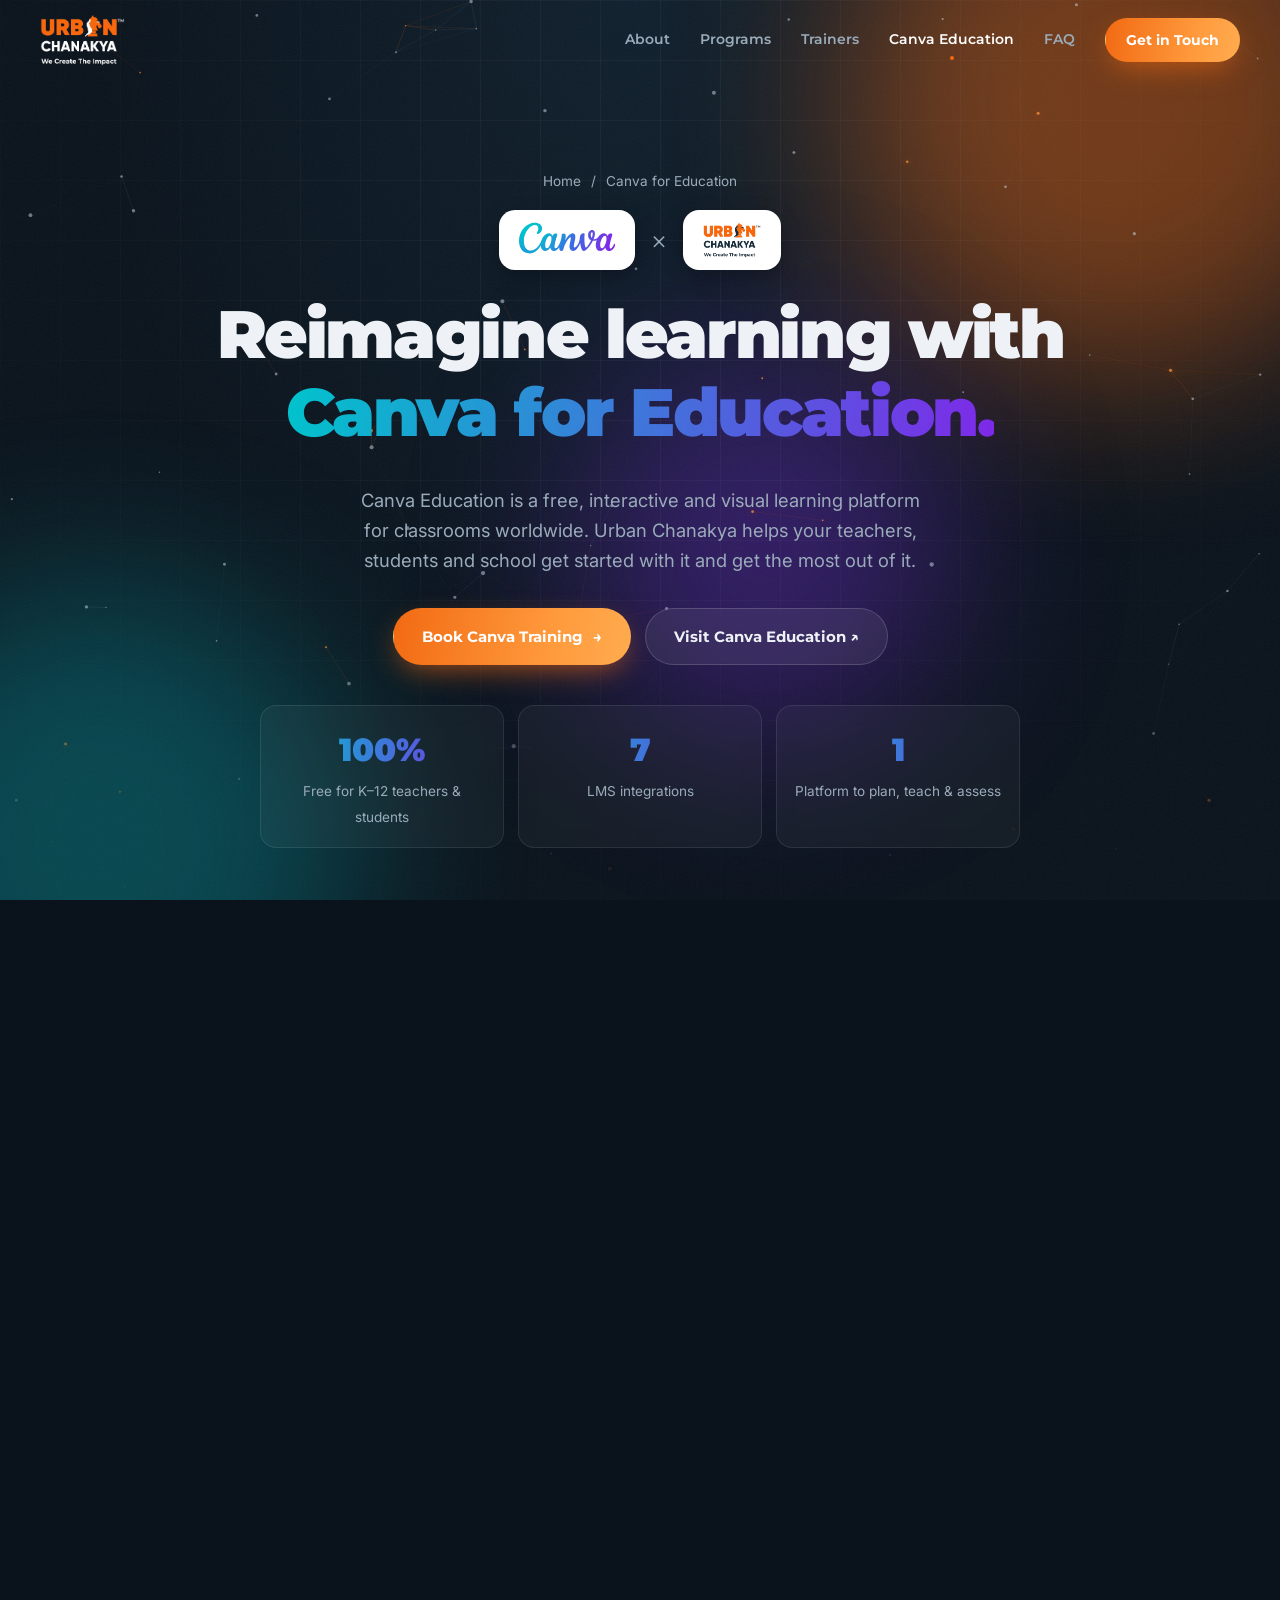
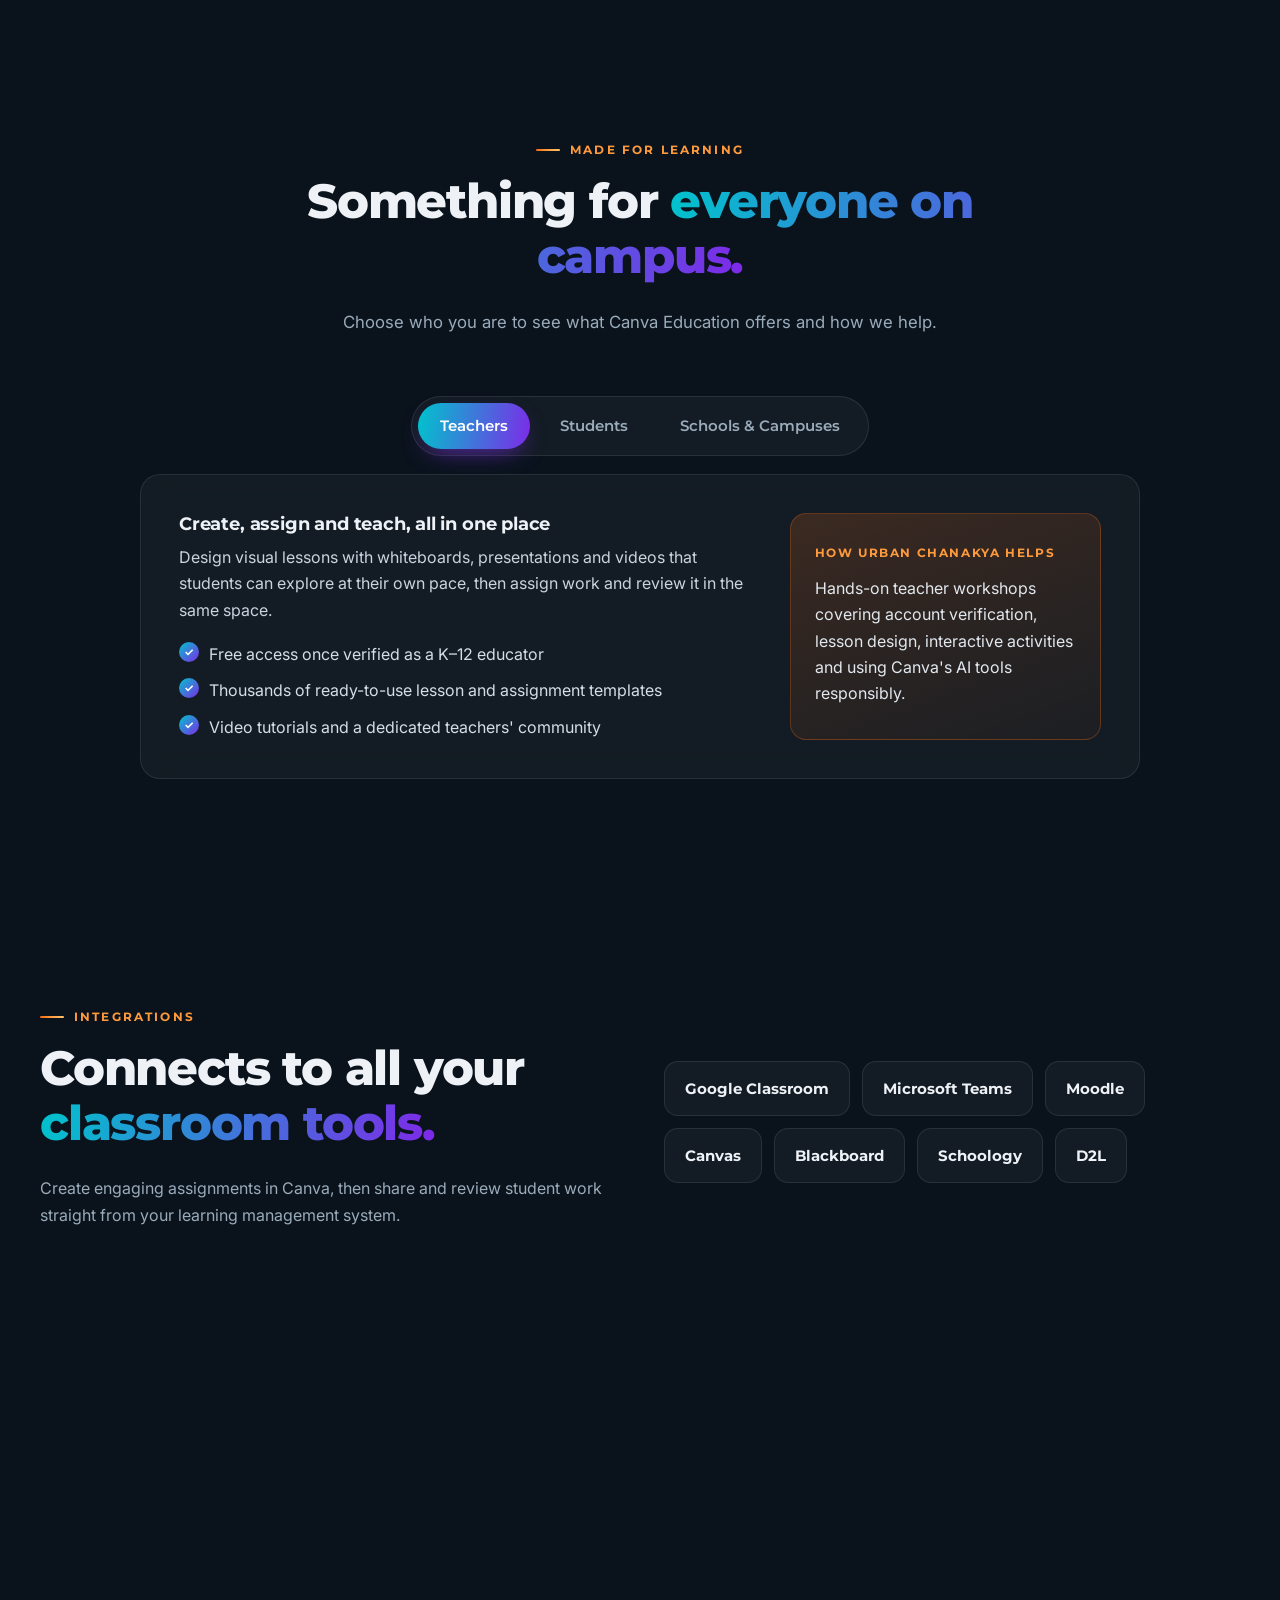
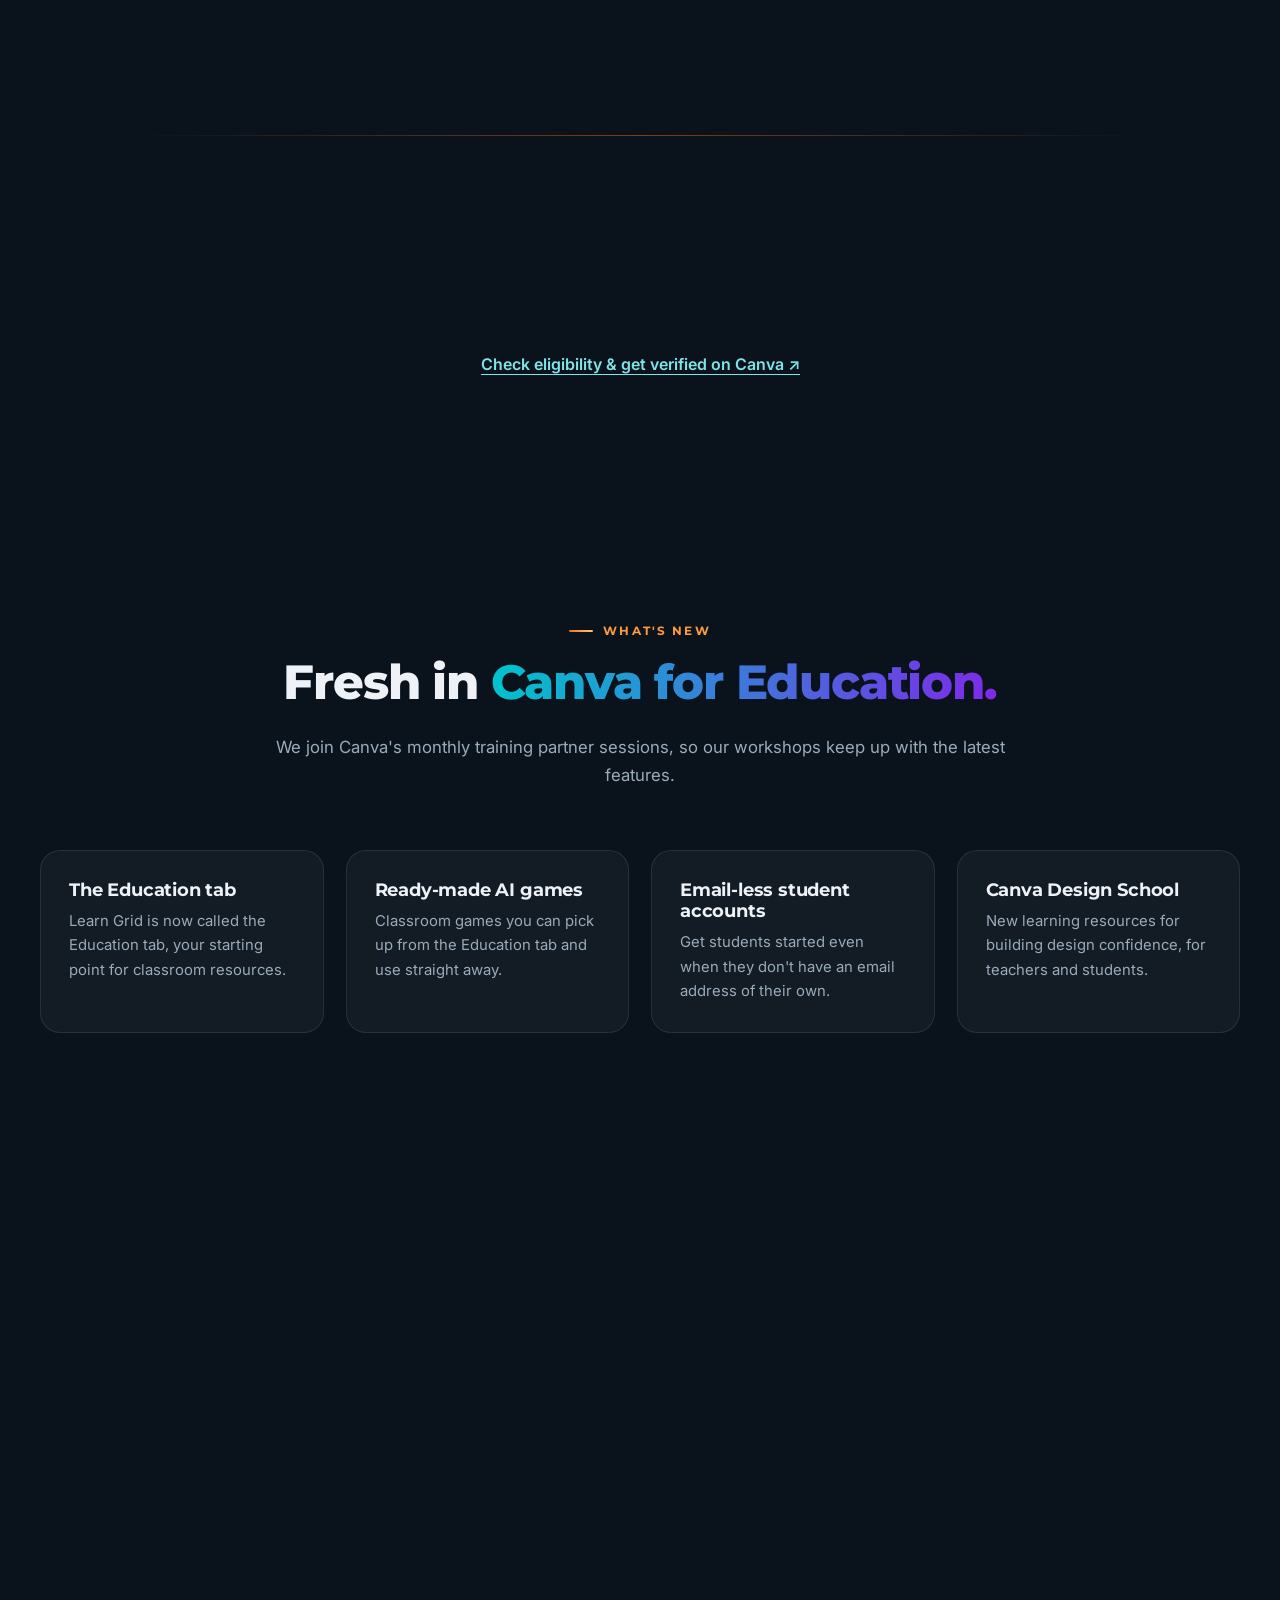
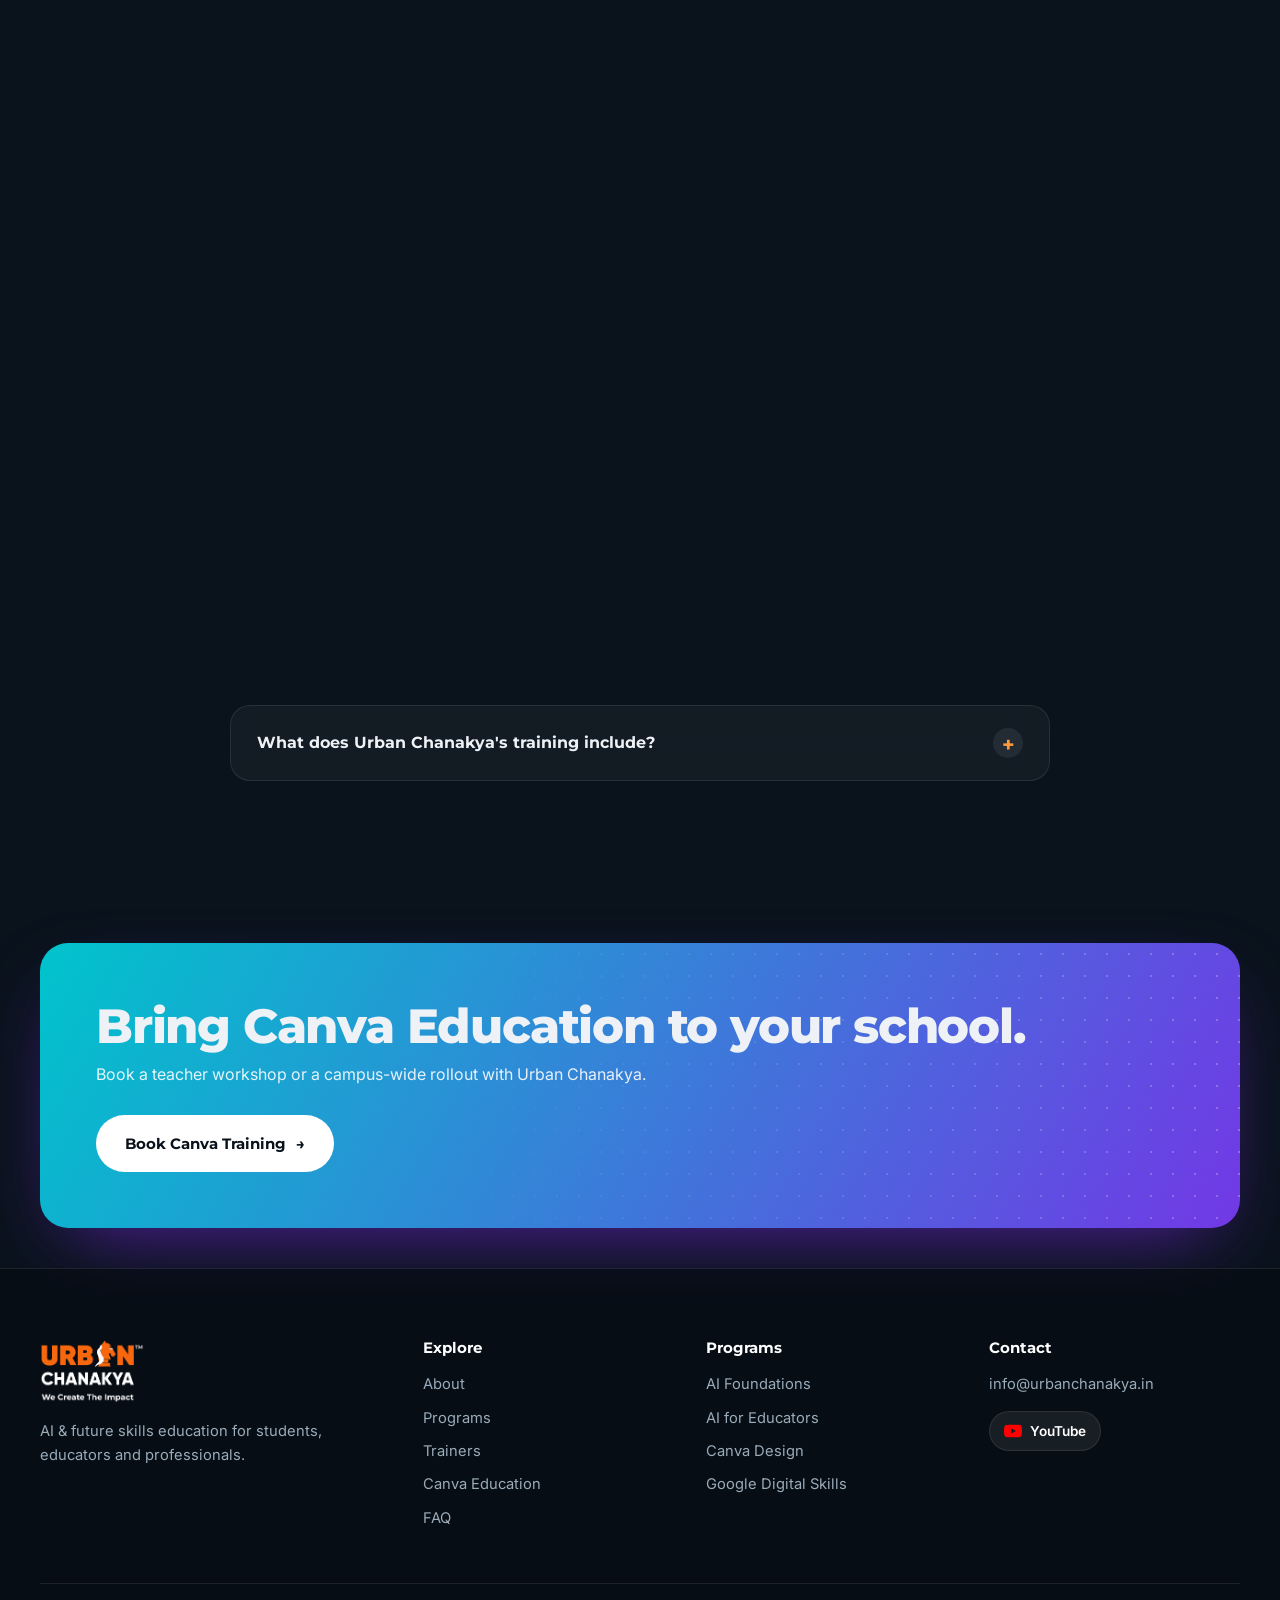
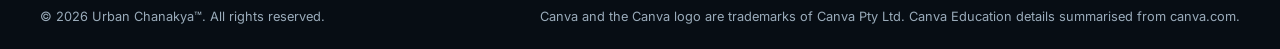
==== commit 5d825553: "Add team, GES certification and Canva updates Adds two Master Trainers and the associates to the Tra" ====
--- a/canva.html
+++ b/canva.html
@@ -160,6 +160,23 @@
     </div>
   </section>
 
+  <!-- WHAT'S NEW -->
+  <section class="section">
+    <div class="container">
+      <div class="section-head reveal">
+        <span class="eyebrow">What's New</span>
+        <h2>Fresh in <span class="gradient-text">Canva for Education.</span></h2>
+        <p>We join Canva's monthly training partner sessions, so our workshops keep up with the latest features.</p>
+      </div>
+      <div class="why-grid">
+        <div class="feature glass reveal"><h3>The Education tab</h3><p>Learn Grid is now called the Education tab, your starting point for classroom resources.</p></div>
+        <div class="feature glass reveal"><h3>Ready-made AI games</h3><p>Classroom games you can pick up from the Education tab and use straight away.</p></div>
+        <div class="feature glass reveal"><h3>Email-less student accounts</h3><p>Get students started even when they don't have an email address of their own.</p></div>
+        <div class="feature glass reveal"><h3>Canva Design School</h3><p>New learning resources for building design confidence, for teachers and students.</p></div>
+      </div>
+    </div>
+  </section>
+
   <!-- RESOURCES -->
   <section class="section">
     <div class="container">
--- a/styles.css
+++ b/styles.css
@@ -278,7 +278,7 @@
 .crumbs a:hover { color: var(--orange-2); }
 
 .trainers-section { padding-top: 40px; }
-.trainers { display: grid; grid-template-columns: repeat(4, 1fr); gap: 22px; }
+.trainers { display: grid; grid-template-columns: repeat(3, 1fr); gap: 22px; }
 .trainers .trainer-body h3 { font-size: 1.15rem; }
 .trainer { position: relative; border-radius: 26px; padding: 10px; background: linear-gradient(160deg, rgba(255,255,255,.09), rgba(255,255,255,.02)); border: 1px solid var(--border); transition: transform .4s cubic-bezier(.2,.8,.2,1), border-color .4s, box-shadow .4s; }
 .trainer:hover { transform: translateY(-10px); border-color: rgba(242,106,19,.45); box-shadow: 0 30px 60px -30px rgba(242,106,19,.5); }
@@ -473,3 +473,36 @@
   .channel-card { padding: 24px; }
   .yt-play { width: 64px; height: 46px; }
 }
+
+/* =========================================================
+   Team and certification additions (trainers page)
+   ========================================================= */
+.no-photo { display: grid; place-items: center; background: radial-gradient(circle at 30% 25%, #2A4256, #0F1C28 70%); }
+.initials { font-family: var(--head); font-weight: 900; font-size: clamp(3rem, 7vw, 5rem); letter-spacing: -.02em; background: var(--grad); -webkit-background-clip: text; background-clip: text; color: transparent; }
+
+.associates { display: grid; grid-template-columns: 1fr 1.4fr; gap: 32px; align-items: center; margin-top: 28px; padding: 30px; }
+.associates p { color: var(--muted); margin: 0; font-size: .95rem; }
+.associates ul { list-style: none; padding: 0; margin: 0; display: grid; grid-template-columns: 1fr 1fr; gap: 14px; }
+.associates li { display: flex; align-items: center; gap: 12px; font-weight: 600; }
+.associates li span { flex: none; display: grid; place-items: center; width: 42px; height: 42px; border-radius: 50%; font-family: var(--head); font-weight: 800; font-size: .8rem; color: var(--orange-2); background: rgba(242,106,19,.15); border: 1px solid rgba(242,106,19,.35); }
+
+.cert-cta { display: grid; grid-template-columns: 1fr auto; gap: 32px; align-items: center; max-width: 960px; margin: 0 auto; padding: 34px; border-radius: 24px; background: linear-gradient(160deg, rgba(242,106,19,.18), rgba(255,255,255,.03)); border: 1px solid rgba(242,106,19,.35); }
+.cert-cta ol { margin: 0; padding-left: 22px; display: grid; gap: 10px; color: #D5DEE6; }
+.cert-cta ol li::marker { color: var(--orange-2); font-family: var(--head); font-weight: 800; }
+.cert-cta strong { color: #fff; }
+.cert-more { text-align: center; margin: 56px 0 24px; font-size: 1.3rem; }
+.cert-grid { display: grid; grid-template-columns: repeat(4, 1fr); gap: 22px; }
+.cert-grid .res span { color: var(--orange-2); }
+.cert-grid .res:hover { border-color: rgba(242,106,19,.5); }
+details p a { color: var(--orange-2); }
+
+@media (max-width: 1024px) {
+  .cert-grid { grid-template-columns: repeat(2, 1fr); }
+}
+@media (max-width: 860px) {
+  .associates, .cert-cta { grid-template-columns: 1fr; }
+  .cert-cta .btn { justify-self: start; }
+}
+@media (max-width: 560px) {
+  .cert-grid, .associates ul { grid-template-columns: 1fr; }
+}
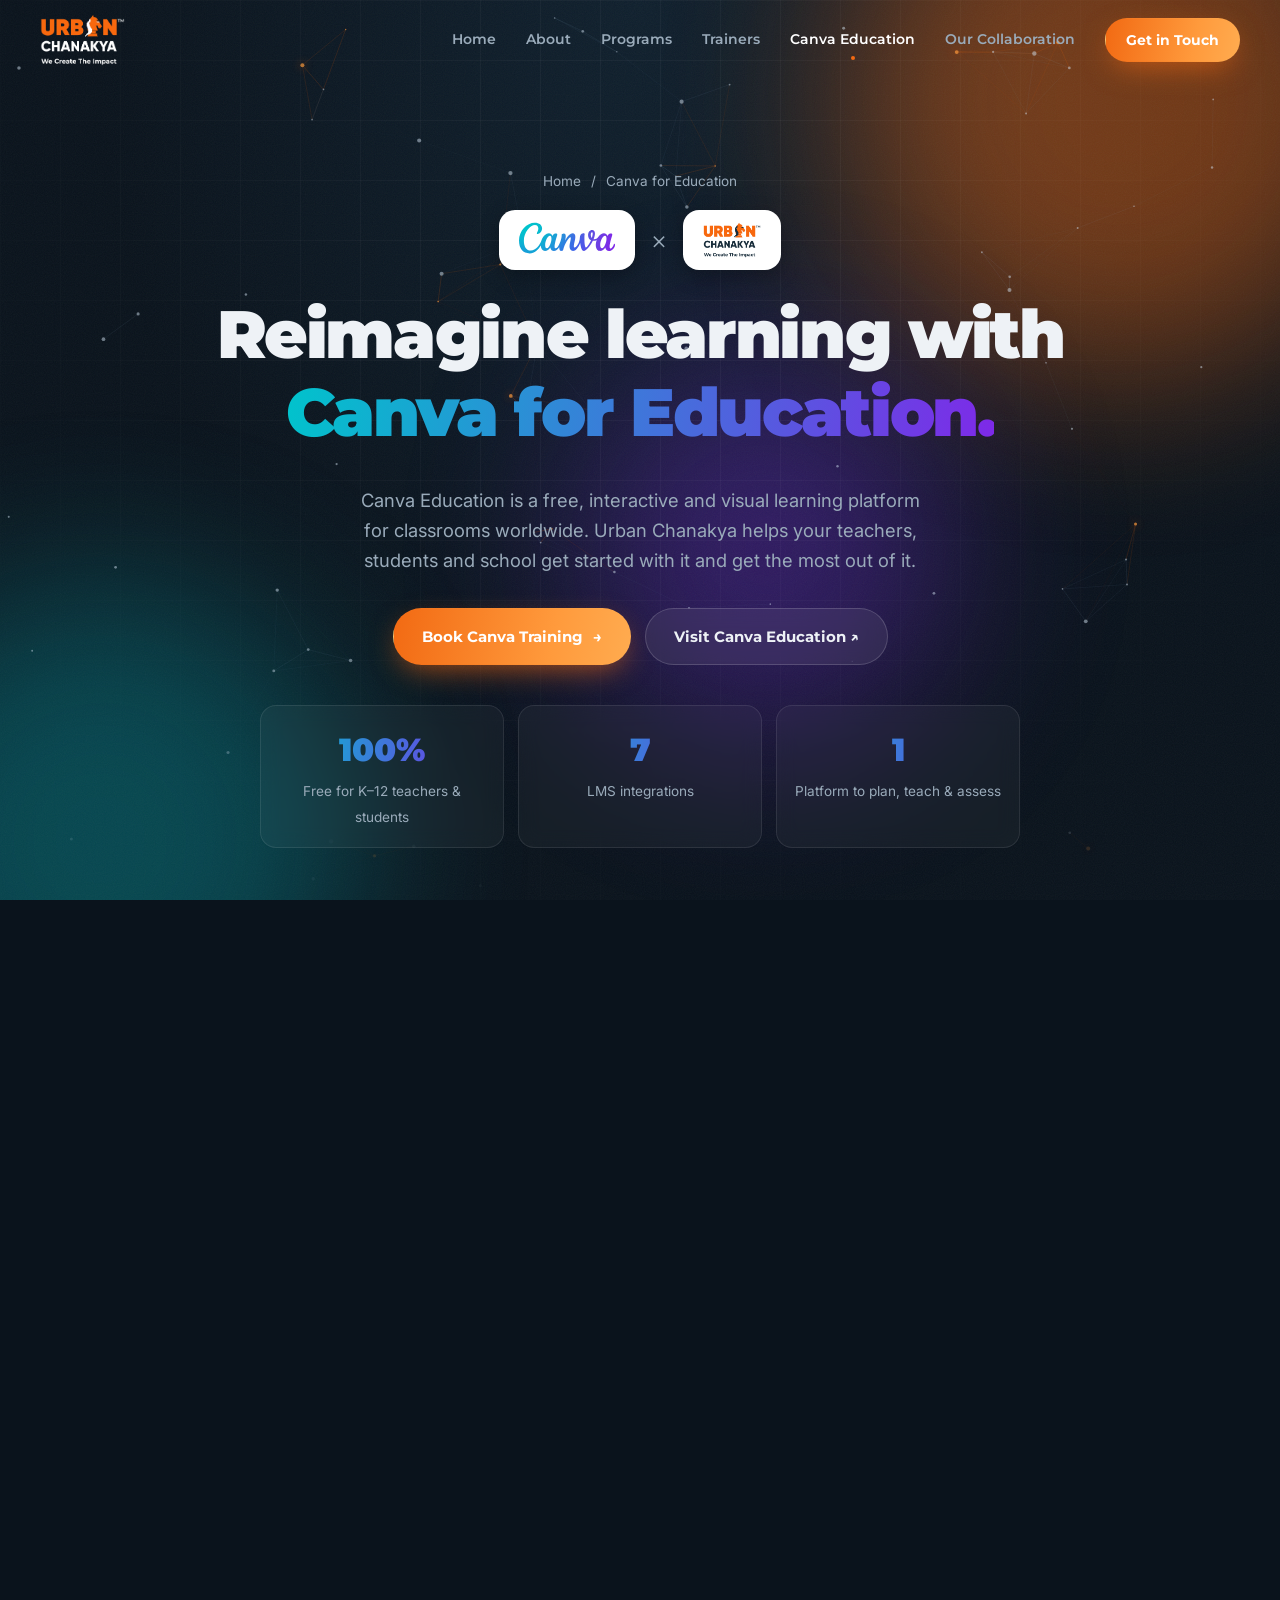
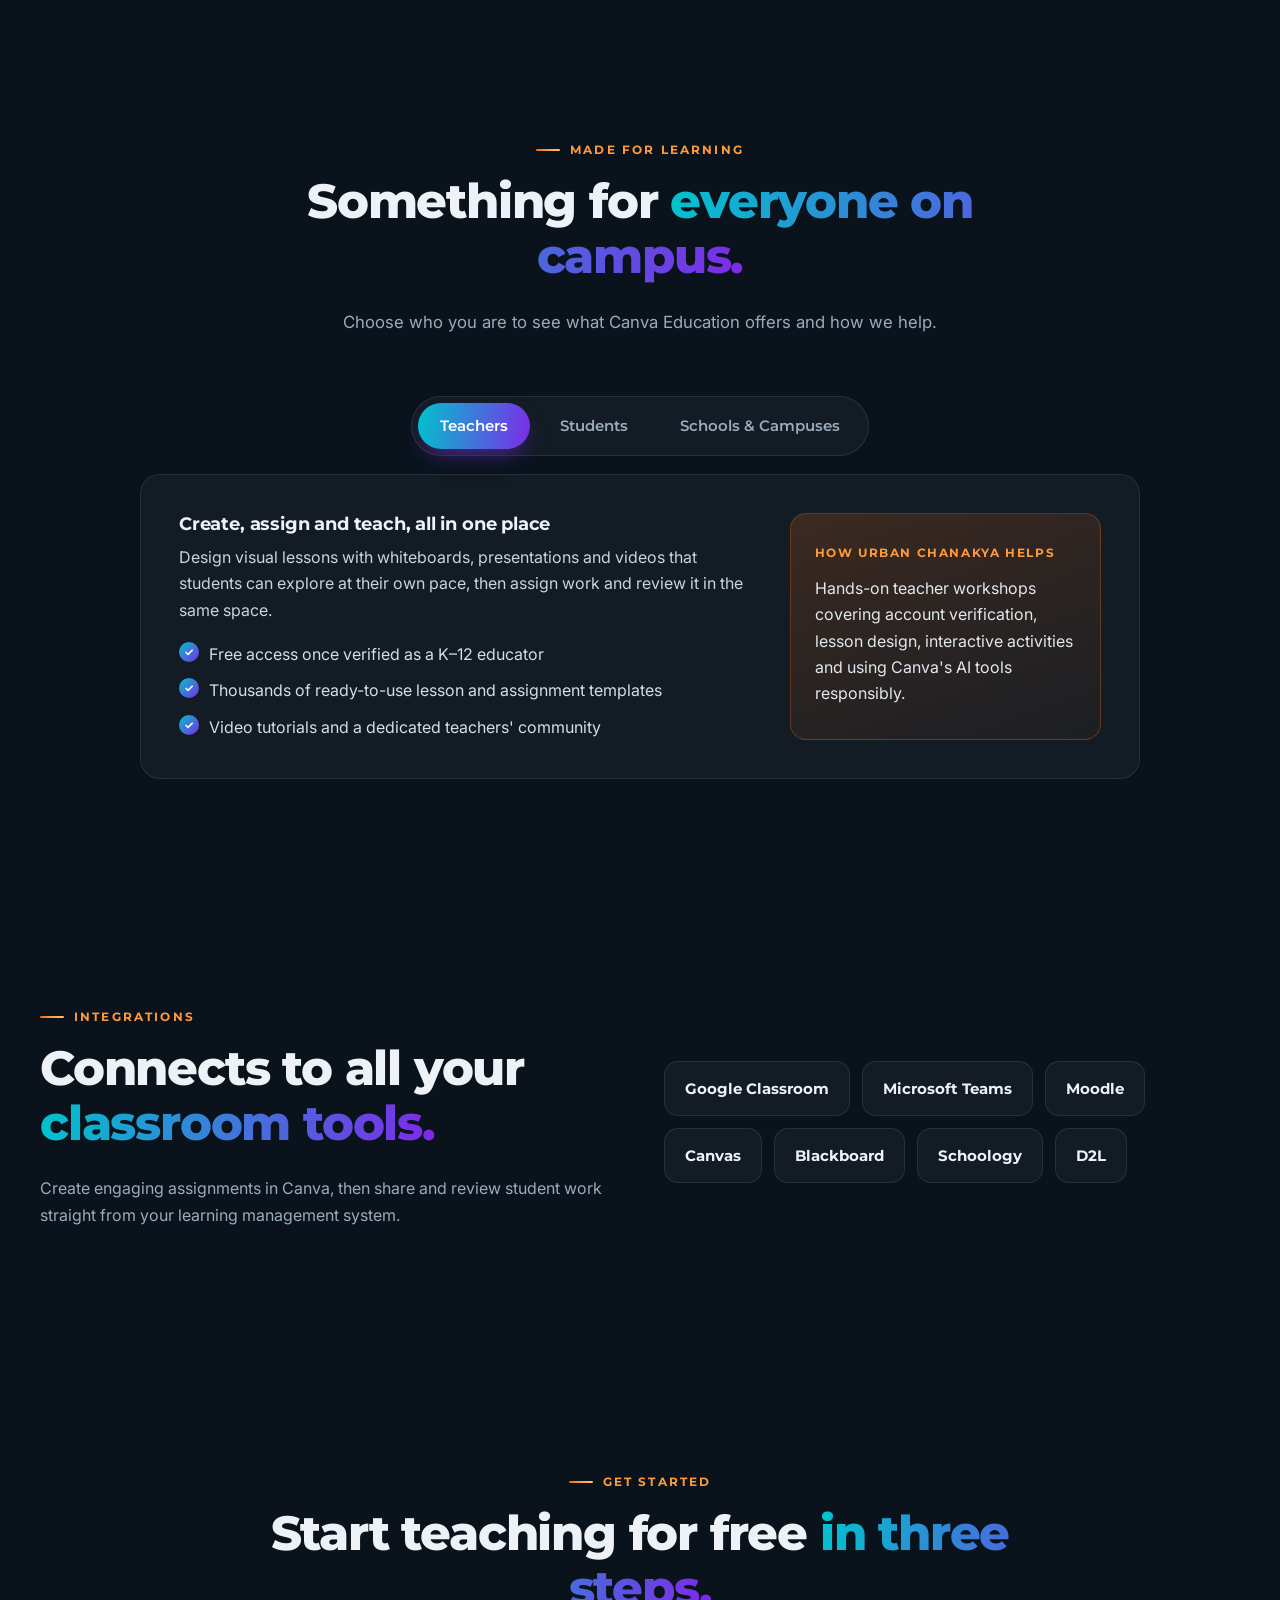
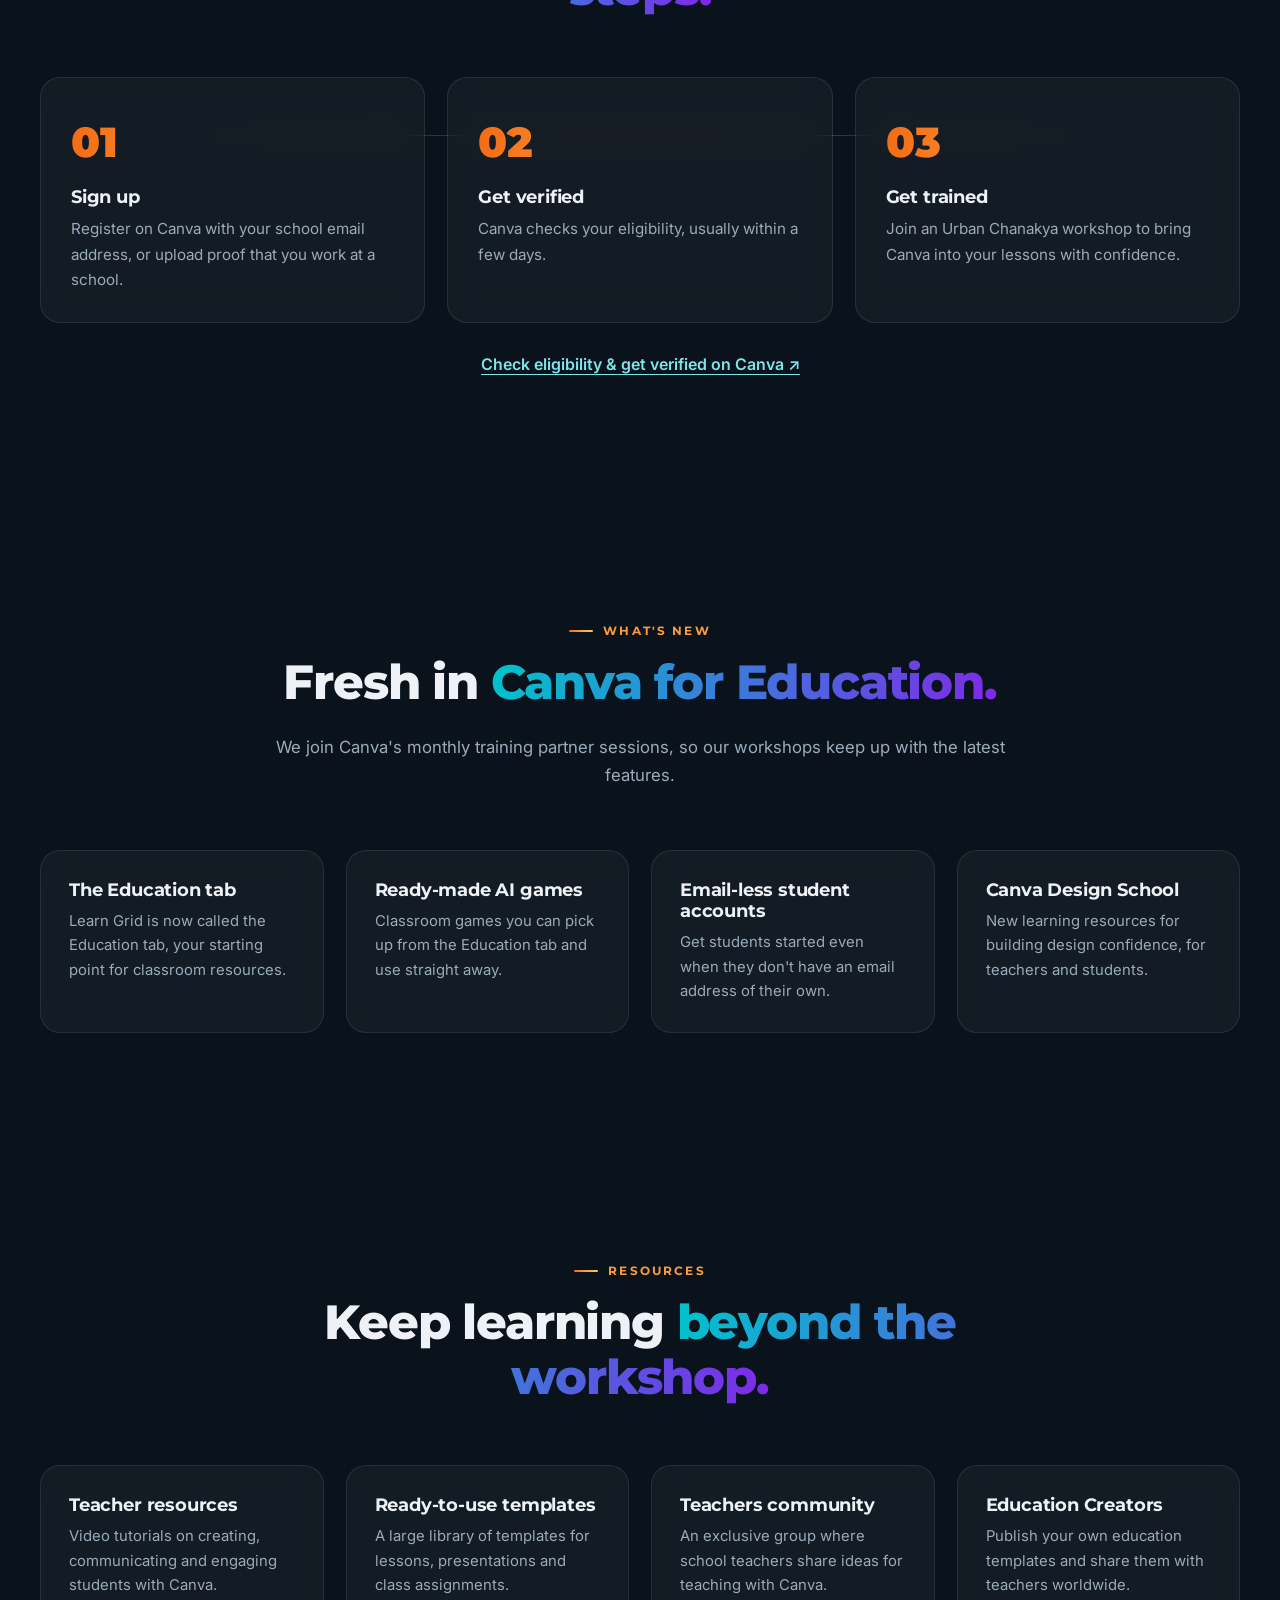
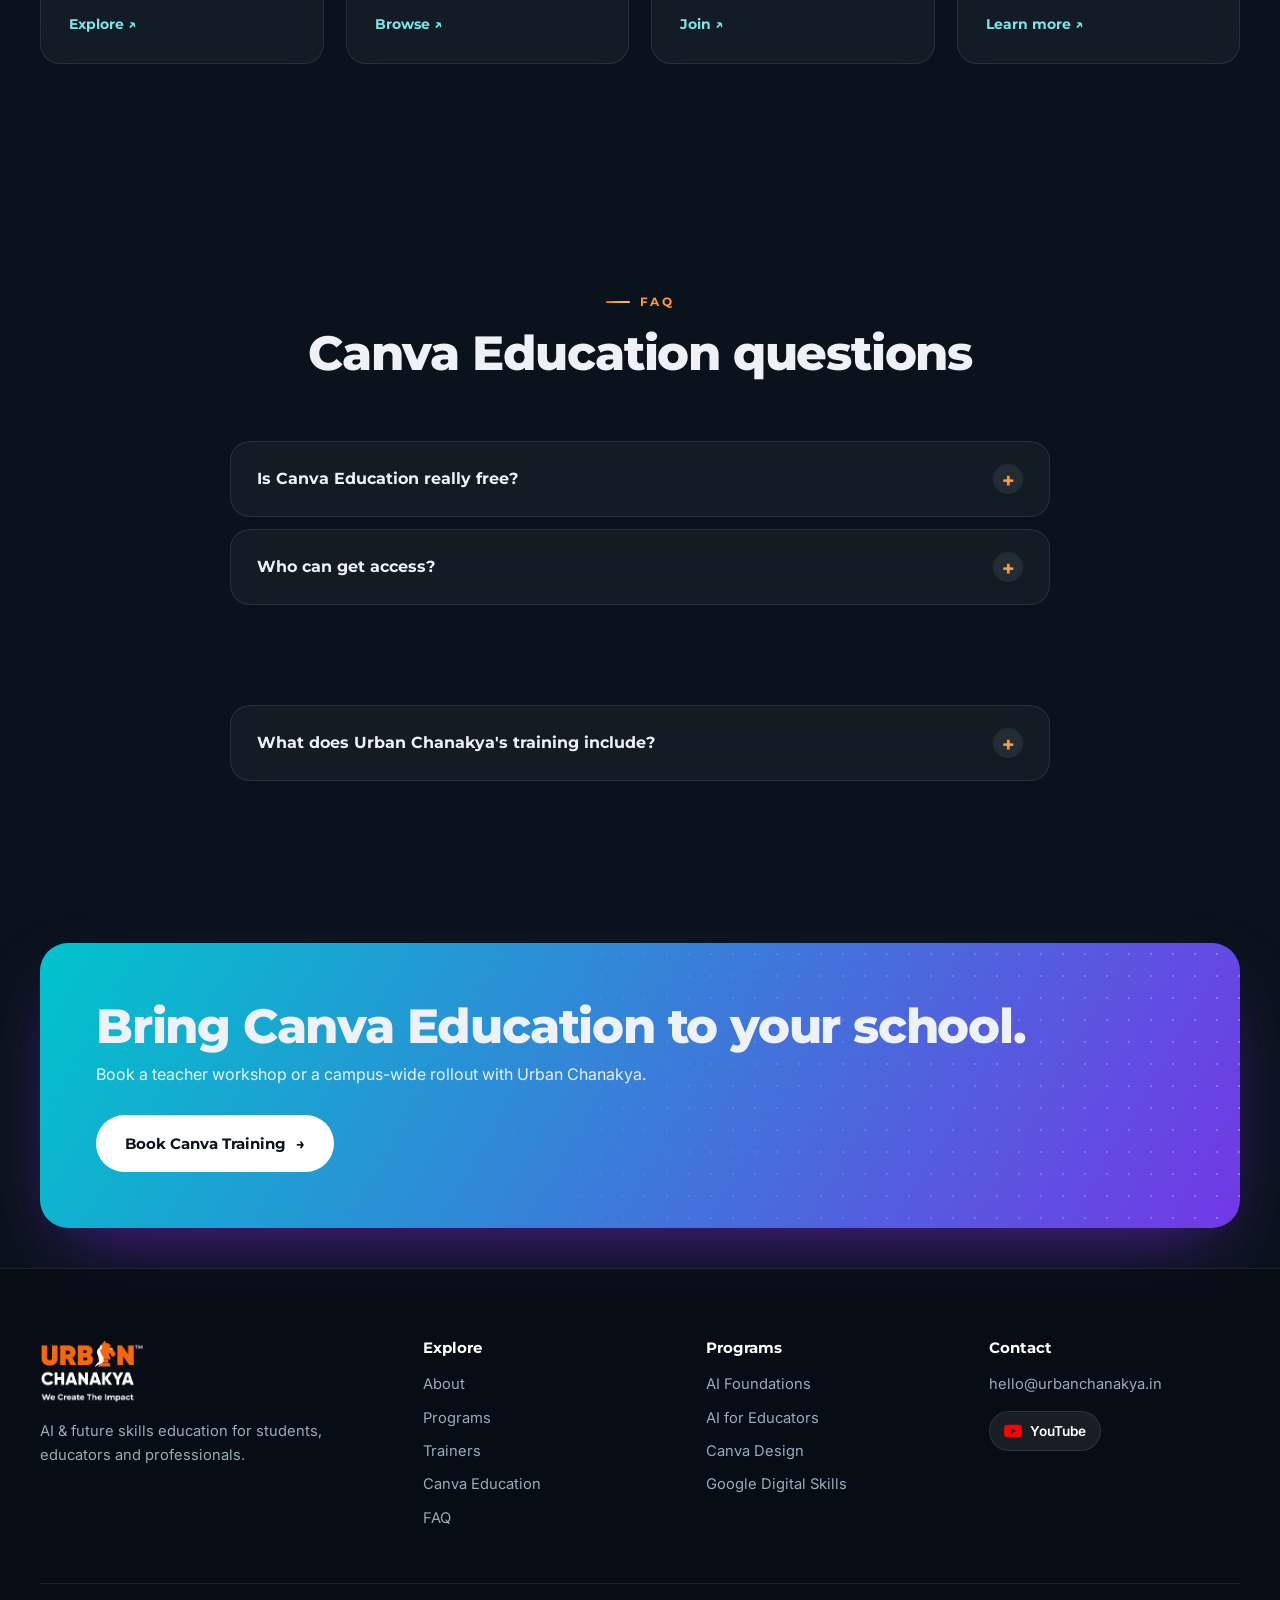
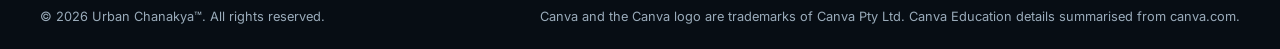
==== commit 454d14a3: "Update trainers, navigation, wording and contact email Adds Vishal Chetri and Simant Borthakur's pho" ====
--- a/canva.html
+++ b/canva.html
@@ -37,11 +37,12 @@
       <span></span><span></span><span></span>
     </button>
     <nav id="nav-links" class="nav-links">
+      <a href="index.html">Home</a>
       <a href="index.html#about">About</a>
       <a href="index.html#programs">Programs</a>
       <a href="trainers.html">Trainers</a>
       <a href="canva.html" aria-current="page">Canva Education</a>
-      <a href="index.html#faq">FAQ</a>
+      <a href="index.html#collaboration">Our Collaboration</a>
       <a href="index.html#contact" class="btn btn-primary btn-sm">Get in Touch</a>
     </nav>
   </div>
@@ -237,7 +238,7 @@
     </div>
     <div>
       <h4>Contact</h4>
-      <a href="mailto:info@urbanchanakya.in">info@urbanchanakya.in</a>
+      <a href="mailto:hello@urbanchanakya.in">hello@urbanchanakya.in</a>
       <div class="socials">
         <a href="https://www.youtube.com/@UC_Education" target="_blank" rel="noopener" aria-label="Urban Chanakya on YouTube" class="social yt"><svg viewBox="0 0 24 24" aria-hidden="true"><path fill="currentColor" d="M23.5 6.2a3 3 0 0 0-2.1-2.1C19.5 3.6 12 3.6 12 3.6s-7.5 0-9.4.5A3 3 0 0 0 .5 6.2 31 31 0 0 0 0 12a31 31 0 0 0 .5 5.8 3 3 0 0 0 2.1 2.1c1.9.5 9.4.5 9.4.5s7.5 0 9.4-.5a3 3 0 0 0 2.1-2.1A31 31 0 0 0 24 12a31 31 0 0 0-.5-5.8zM9.6 15.6V8.4l6.3 3.6z"/></svg><span>YouTube</span></a>
       </div>
--- a/styles.css
+++ b/styles.css
@@ -506,3 +506,39 @@
 @media (max-width: 560px) {
   .cert-grid, .associates ul { grid-template-columns: 1fr; }
 }
+
+/* Multiple videos */
+.watch-grid .video-card { grid-column: 1; }
+.watch-grid .channel-card { grid-column: 2; grid-row: 1 / span 2; align-self: start; position: sticky; top: 100px; }
+.video-pair { display: grid; grid-template-columns: 1fr 1fr; gap: 24px; max-width: 1100px; margin: 0 auto; }
+@media (max-width: 860px) {
+  .watch-grid .video-card, .watch-grid .channel-card { grid-column: 1; grid-row: auto; position: relative; top: auto; }
+  .video-pair { grid-template-columns: 1fr; }
+}
+
+/* PD Partner, set apart from the trainers */
+.pd-partner { display: grid; grid-template-columns: 180px 1fr; gap: 30px; align-items: center; margin-top: 40px; padding: 26px; border-radius: 24px; background: linear-gradient(120deg, rgba(59,130,246,.18), rgba(139,92,246,.1) 55%, rgba(255,255,255,.03)); border: 1px solid rgba(99,102,241,.4); }
+.pd-partner img { width: 180px; height: 180px; object-fit: cover; border-radius: 18px; }
+.pd-partner .eyebrow { color: #A5B4FC; margin-bottom: 8px; }
+.pd-partner .eyebrow::before { background: linear-gradient(100deg, #3B82F6, #8B5CF6); }
+.pd-partner h3 { font-size: 1.4rem; margin-bottom: 2px; }
+.pd-partner .role { color: var(--muted); font-size: .9rem; margin-bottom: 10px; }
+.pd-partner p:last-child { color: #D5DEE6; margin: 0; }
+
+/* Keep the longer menu on one line */
+@media (max-width: 1240px) and (min-width: 1041px) { .nav-links { gap: 18px; } .nav-links a:not(.btn) { font-size: .84rem; } }
+@media (max-width: 1040px) {
+  .nav-toggle { display: block; }
+  .nav-links { position: absolute; top: 80px; left: 16px; right: 16px; flex-direction: column; align-items: stretch; gap: 0; padding: 10px 20px 20px; border-radius: 18px; background: rgba(15,28,40,.95); backdrop-filter: blur(16px); border: 1px solid var(--border); display: none; }
+  .nav-links.open { display: flex; }
+  .nav-links a:not(.btn) { padding: 14px 0; border-bottom: 1px solid var(--border); color: #fff; font-size: .9rem; }
+  .nav-links .btn { margin-top: 16px; }
+  .nav-toggle[aria-expanded="true"] span:nth-child(1) { transform: translateY(7px) rotate(45deg); }
+  .nav-toggle[aria-expanded="true"] span:nth-child(2) { opacity: 0; }
+  .nav-toggle[aria-expanded="true"] span:nth-child(3) { transform: translateY(-7px) rotate(-45deg); }
+}
+@media (max-width: 560px) {
+  .pd-partner { grid-template-columns: 1fr; }
+  .pd-partner img { width: 120px; height: 120px; }
+}
+.nav-links .btn, .nav-links a { white-space: nowrap; }
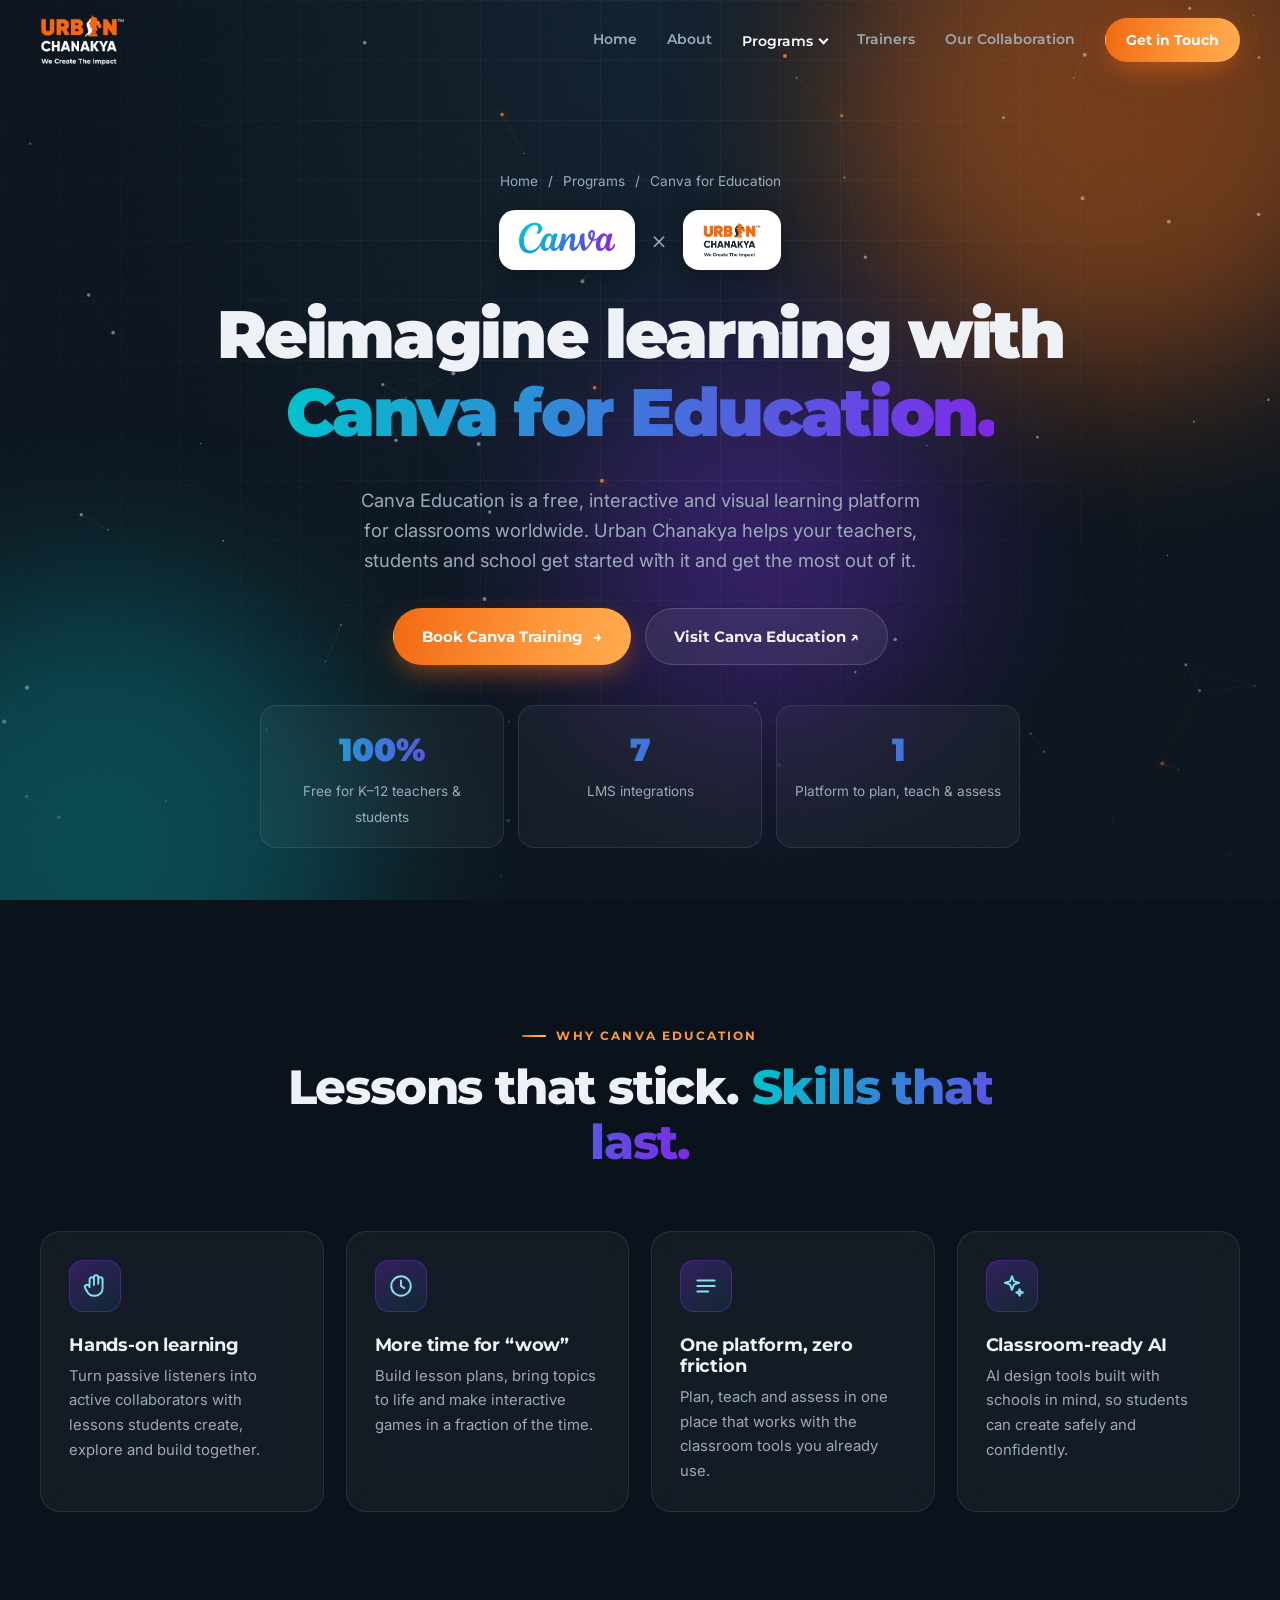
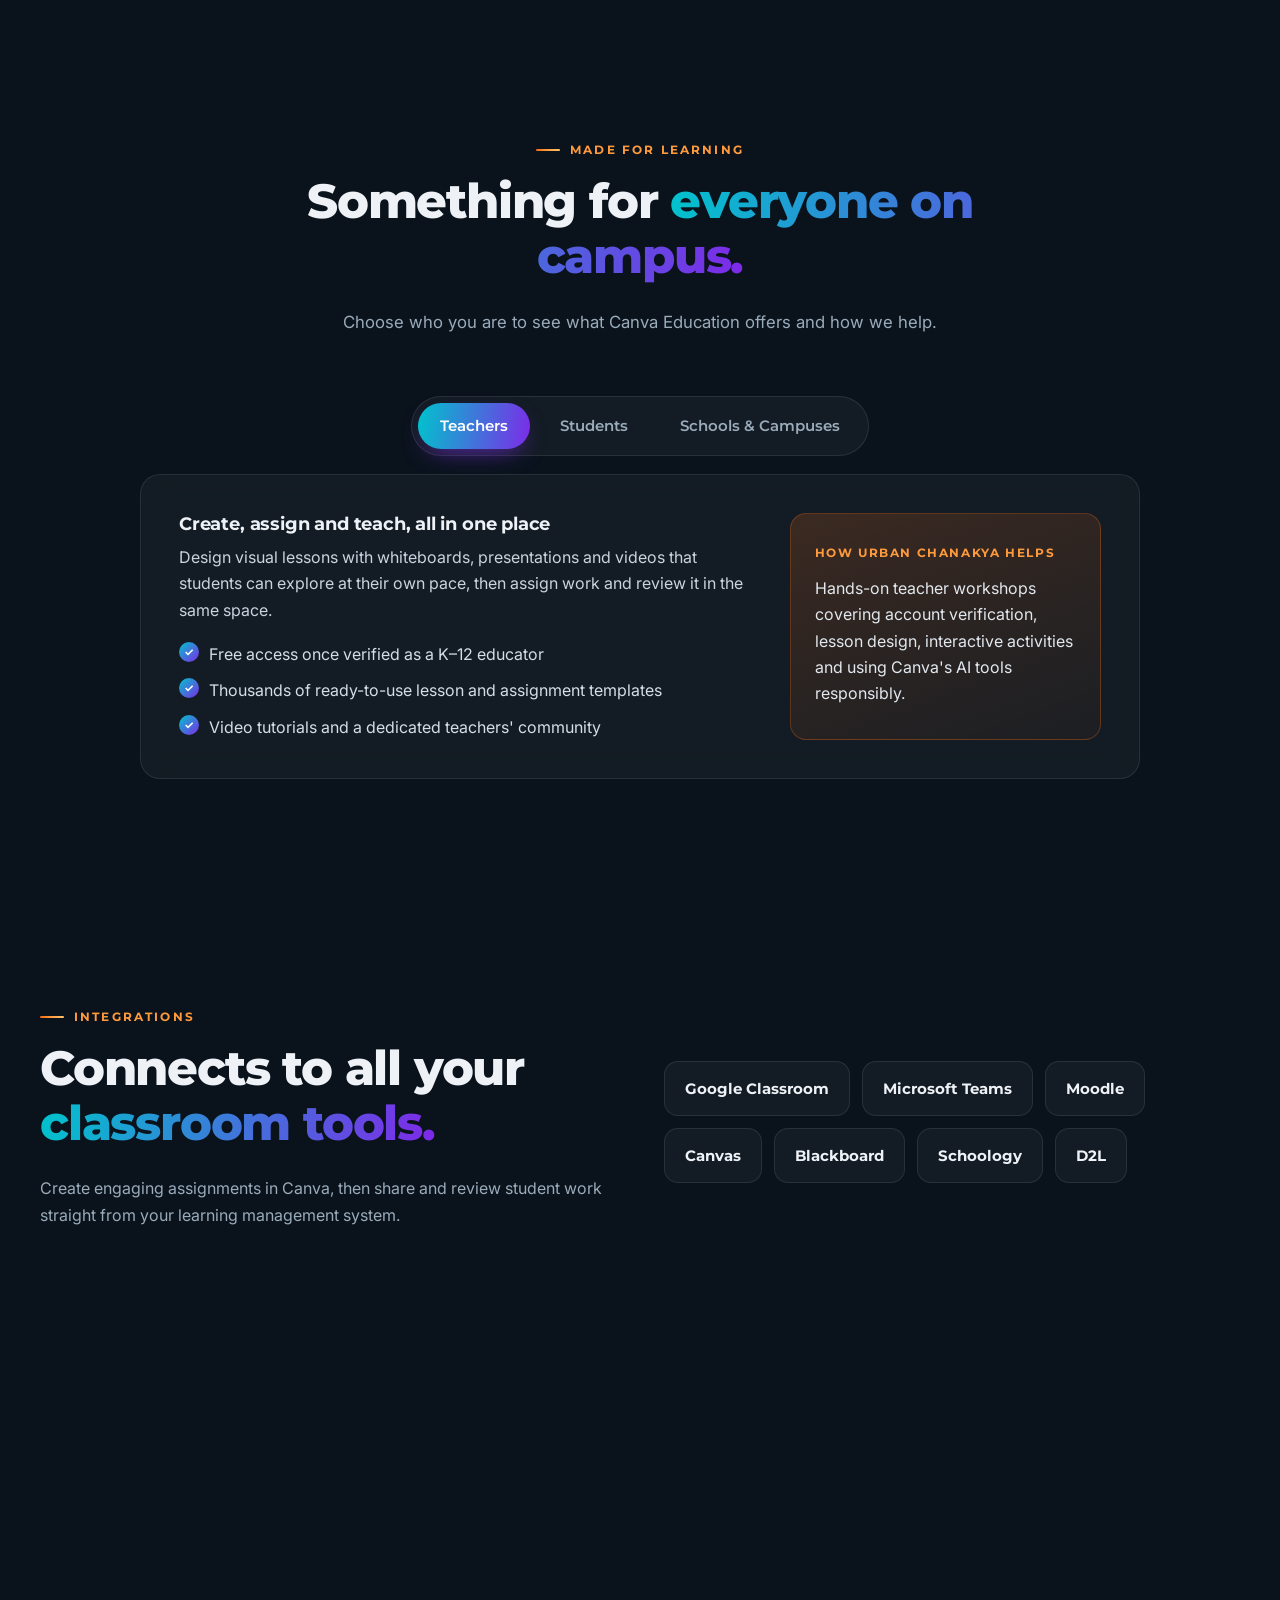
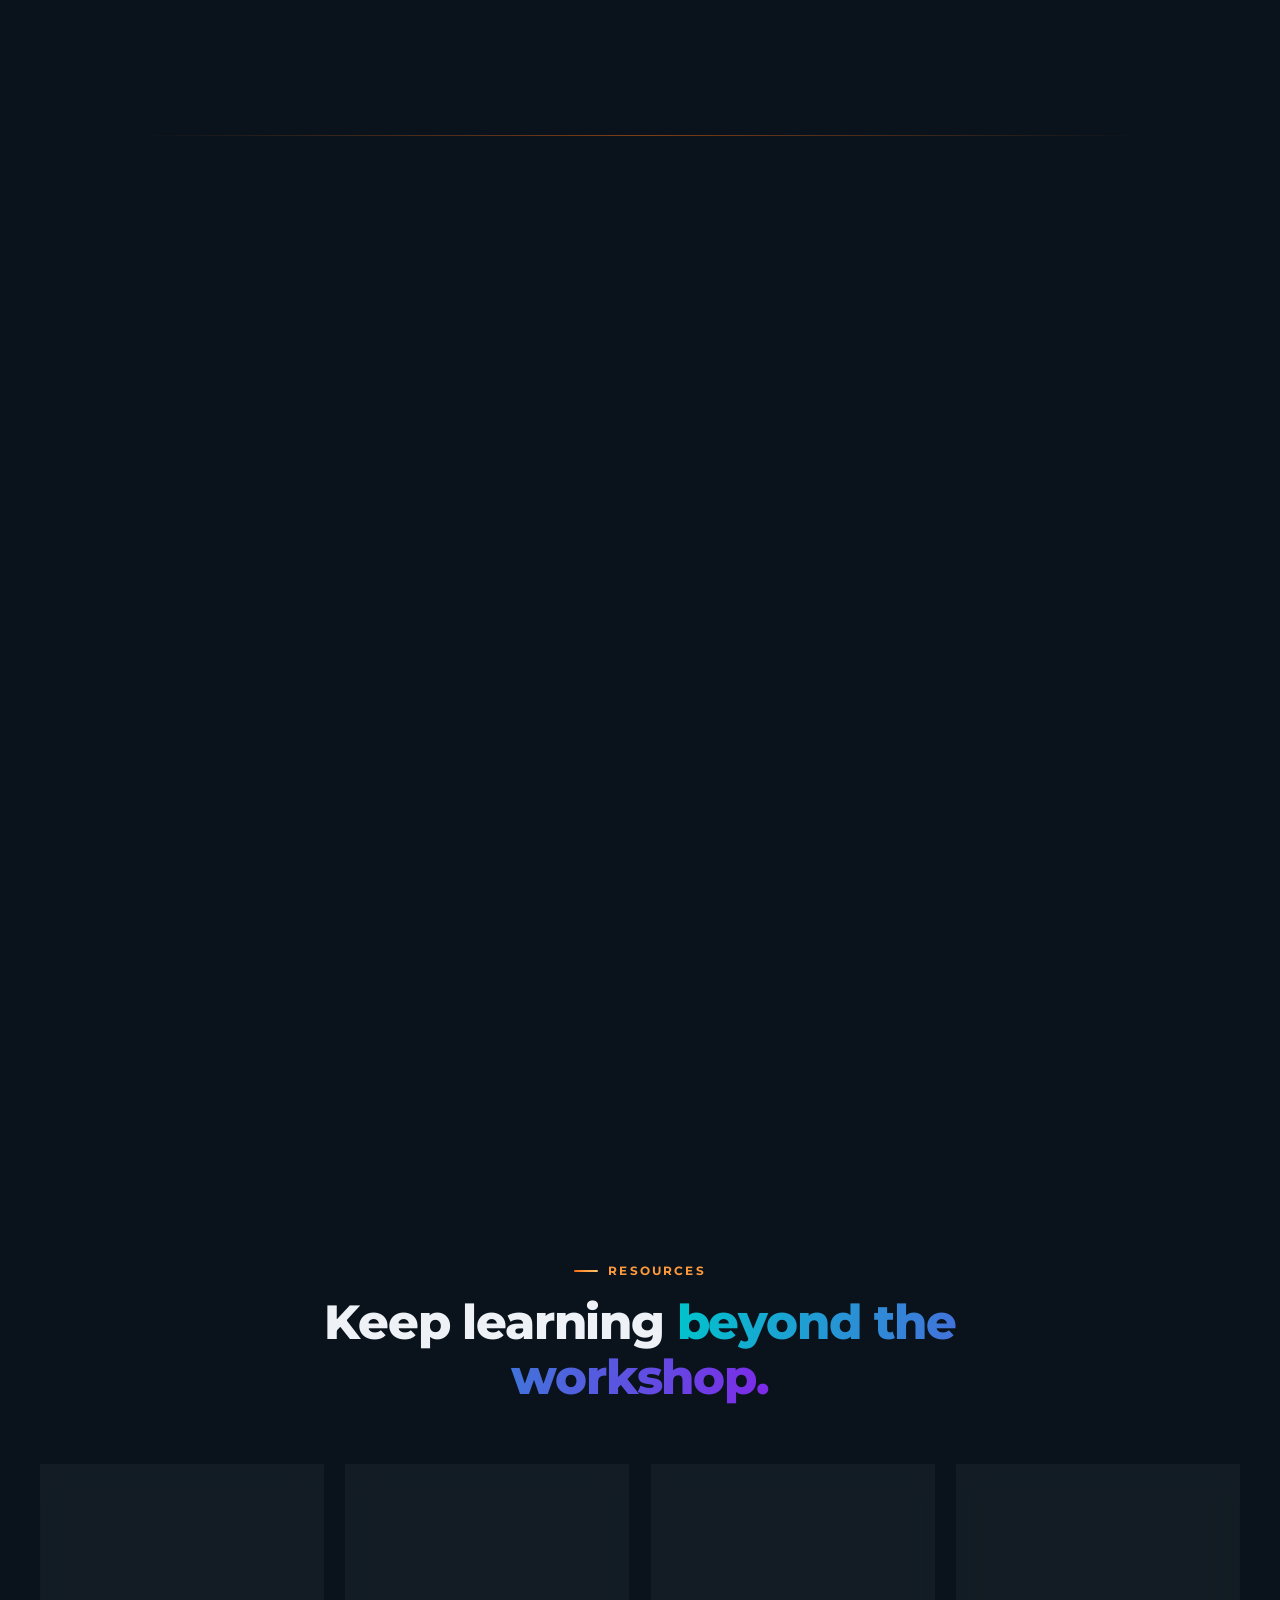
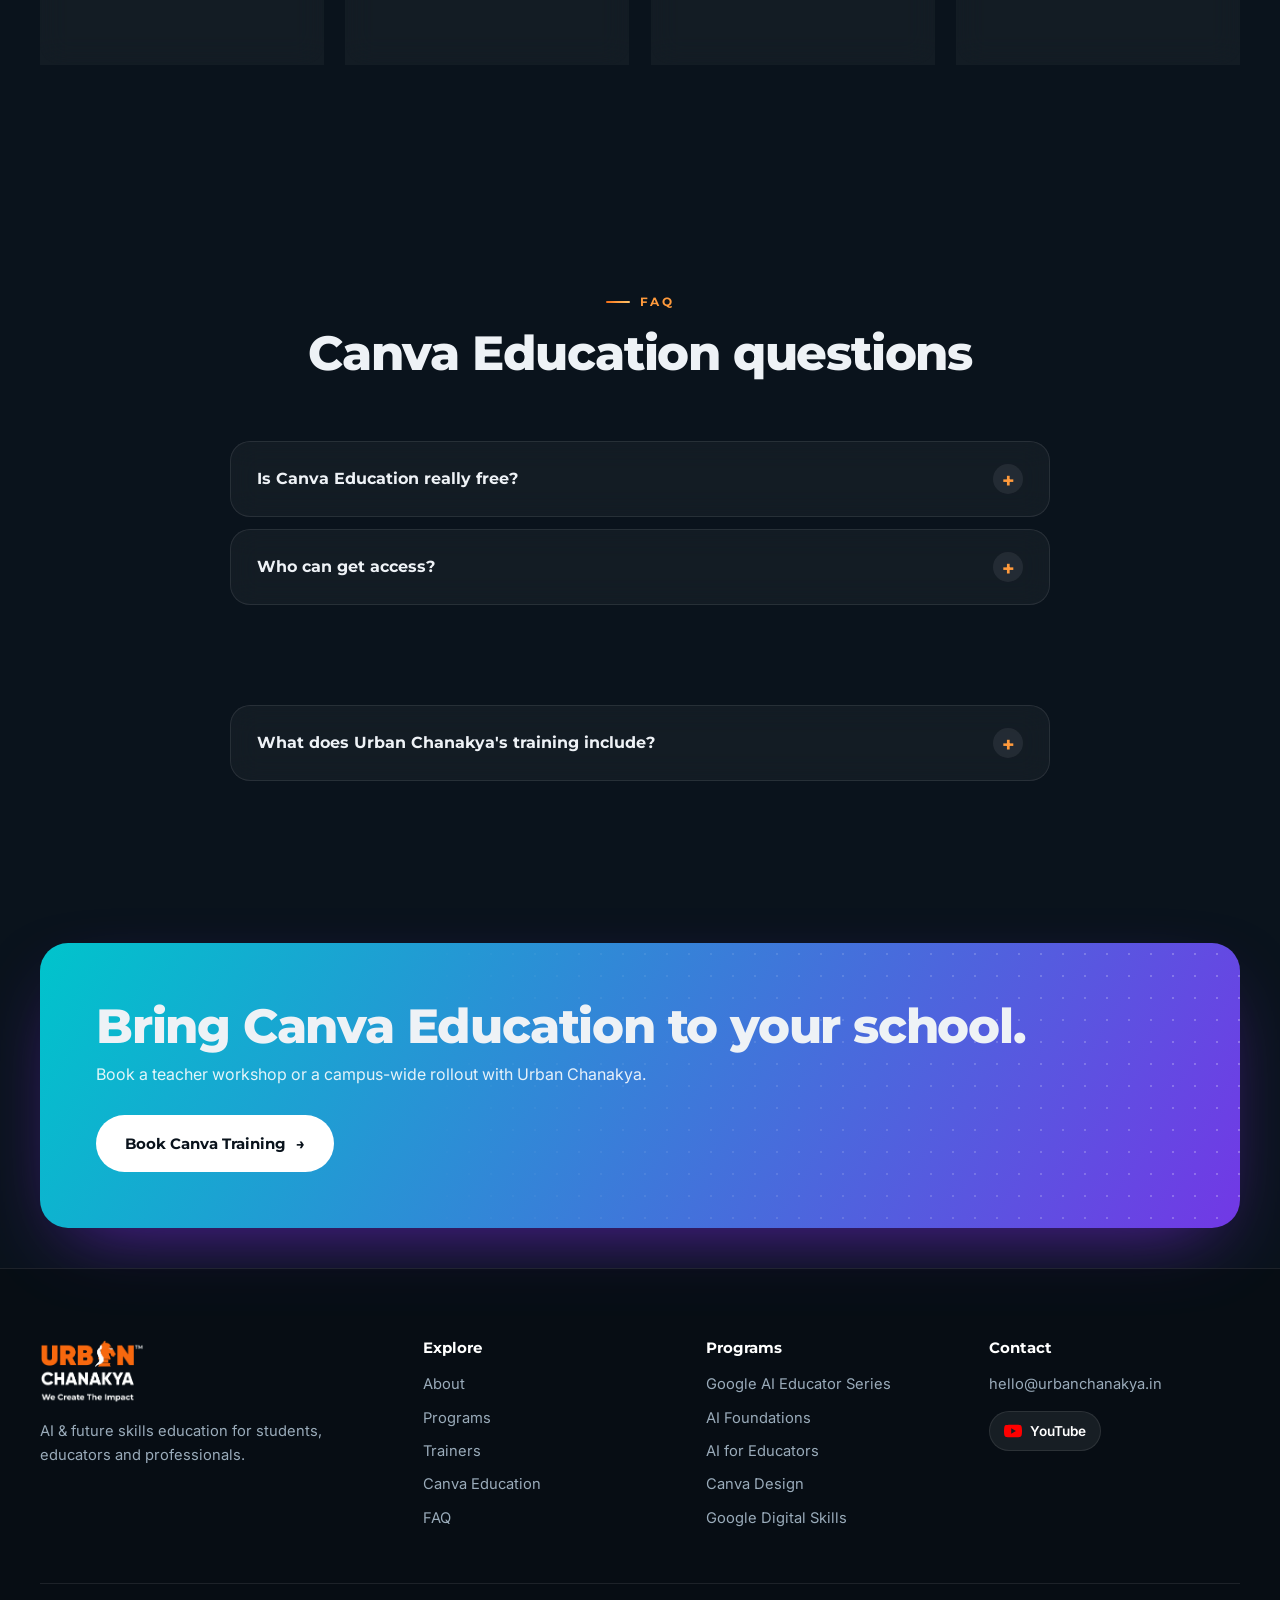
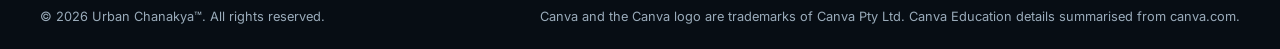
==== commit 253696cd: "Move Google program to its own page and add Programs dropdown Trainers page now shows only the team." ====
--- a/canva.html
+++ b/canva.html
@@ -39,9 +39,14 @@
     <nav id="nav-links" class="nav-links">
       <a href="index.html">Home</a>
       <a href="index.html#about">About</a>
-      <a href="index.html#programs">Programs</a>
+      <div class="nav-drop">
+        <a href="index.html#programs" aria-current="true">Programs<span class="caret" aria-hidden="true"></span></a>
+        <div class="drop-menu">
+          <a href="google.html">Google AI Educator Series</a>
+          <a href="canva.html" aria-current="page">Canva for Education</a>
+        </div>
+      </div>
       <a href="trainers.html">Trainers</a>
-      <a href="canva.html" aria-current="page">Canva Education</a>
       <a href="index.html#collaboration">Our Collaboration</a>
       <a href="index.html#contact" class="btn btn-primary btn-sm">Get in Touch</a>
     </nav>
@@ -53,7 +58,7 @@
   <section class="page-hero canva-hero">
     <canvas id="network" aria-hidden="true"></canvas>
     <div class="container">
-      <nav class="crumbs reveal" aria-label="Breadcrumb"><a href="index.html">Home</a><span>/</span><span>Canva for Education</span></nav>
+      <nav class="crumbs reveal" aria-label="Breadcrumb"><a href="index.html">Home</a><span>/</span><a href="index.html#programs">Programs</a><span>/</span><span>Canva for Education</span></nav>
       <div class="canva-lockup reveal">
         <span class="logo-chip lg"><img src="assets/canva-logo.svg" alt="Canva" width="110" height="41"></span>
         <span class="x">×</span>
@@ -234,7 +239,7 @@
     </div>
     <div>
       <h4>Programs</h4>
-      <a href="index.html#programs">AI Foundations</a><a href="index.html#programs">AI for Educators</a><a href="canva.html">Canva Design</a><a href="index.html#programs">Google Digital Skills</a>
+      <a href="google.html">Google AI Educator Series</a><a href="index.html#programs">AI Foundations</a><a href="index.html#programs">AI for Educators</a><a href="canva.html">Canva Design</a><a href="index.html#programs">Google Digital Skills</a>
     </div>
     <div>
       <h4>Contact</h4>
--- a/styles.css
+++ b/styles.css
@@ -542,3 +542,40 @@
   .pd-partner img { width: 120px; height: 120px; }
 }
 .nav-links .btn, .nav-links a { white-space: nowrap; }
+
+/* Five trainers: 3 + 2, with the second row centred */
+@media (min-width: 1025px) {
+  .trainers { grid-template-columns: repeat(6, 1fr); }
+  .trainers .trainer { grid-column: span 2; }
+  .trainers .trainer:nth-child(4) { grid-column: 2 / span 2; }
+}
+
+/* Google for Education logo is much wider than the others */
+.partner-logo { padding: 0 24px; }
+.partner-logo img[src*="google-for-education"] { height: auto; width: 100%; max-width: 370px; }
+.logo-chip img[src*="google-for-education"] { height: 20px; }
+.card-brand img[src*="google-for-education"] { height: 16px; }
+.ges-logo { flex-wrap: wrap; max-width: 100%; }
+.ges-logo img[src*="google-for-education"] { height: 22px; }
+
+/* Programs dropdown */
+.nav-drop { position: relative; }
+.caret { display: inline-block; width: 7px; height: 7px; margin-left: 7px; border-right: 2px solid currentColor; border-bottom: 2px solid currentColor; transform: translateY(-3px) rotate(45deg); transition: transform .2s; }
+.nav-drop:hover .caret, .nav-drop:focus-within .caret { transform: translateY(-1px) rotate(225deg); }
+.nav-links a[aria-current="true"] { color: #fff; }
+.nav-links a[aria-current="true"]::after { transform: translateX(-50%) scale(1); }
+.drop-menu { position: absolute; top: 100%; left: -16px; min-width: 250px; margin-top: 12px; padding: 8px; border-radius: 14px; background: rgba(15,28,40,.97); border: 1px solid var(--border-2); box-shadow: 0 20px 40px rgba(0,0,0,.4); opacity: 0; visibility: hidden; transform: translateY(6px); transition: opacity .2s, transform .2s, visibility .2s; }
+.drop-menu::before { content: ""; position: absolute; left: 0; right: 0; top: -14px; height: 14px; }
+.nav-drop:hover .drop-menu, .nav-drop:focus-within .drop-menu { opacity: 1; visibility: visible; transform: none; }
+.nav-links .drop-menu a { display: block; padding: 10px 12px; border-radius: 9px; }
+.nav-links .drop-menu a::after { display: none; }
+.nav-links .drop-menu a:hover, .nav-links .drop-menu a[aria-current="page"] { background: var(--surface-2); color: #fff; }
+.inline-link { color: var(--orange-2); }
+@media (max-width: 1040px) {
+  .nav-drop > a { display: block; padding: 14px 0; border-bottom: 1px solid var(--border); }
+  .caret { display: none; }
+  .drop-menu { position: static; min-width: 0; margin: 0; padding: 4px 0 4px 14px; background: none; border: 0; border-bottom: 1px solid var(--border); border-radius: 0; box-shadow: none; opacity: 1; visibility: visible; transform: none; }
+  .drop-menu::before { display: none; }
+  .nav-links .drop-menu a { padding: 10px 0; border-bottom: 0; color: var(--muted); font-size: .88rem; }
+  .nav-links .drop-menu a:hover, .nav-links .drop-menu a[aria-current="page"] { background: none; color: #fff; }
+}
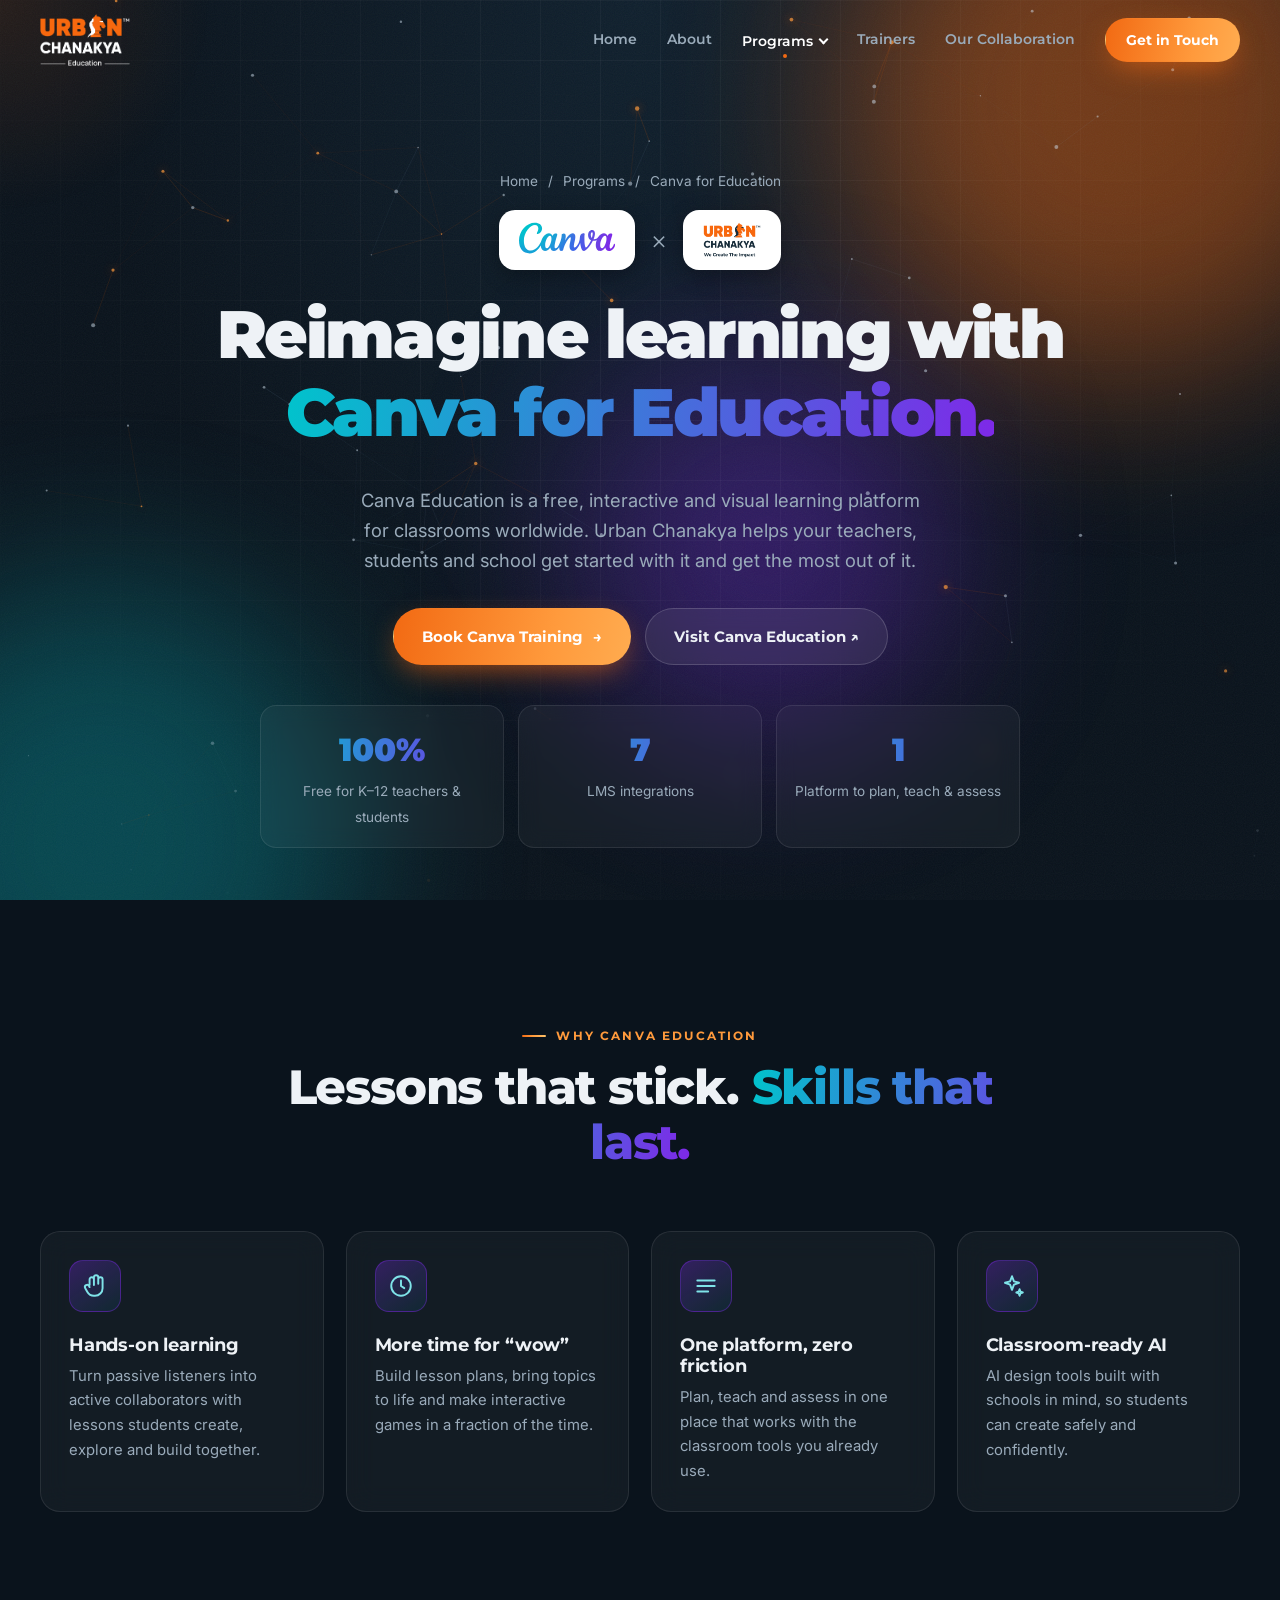
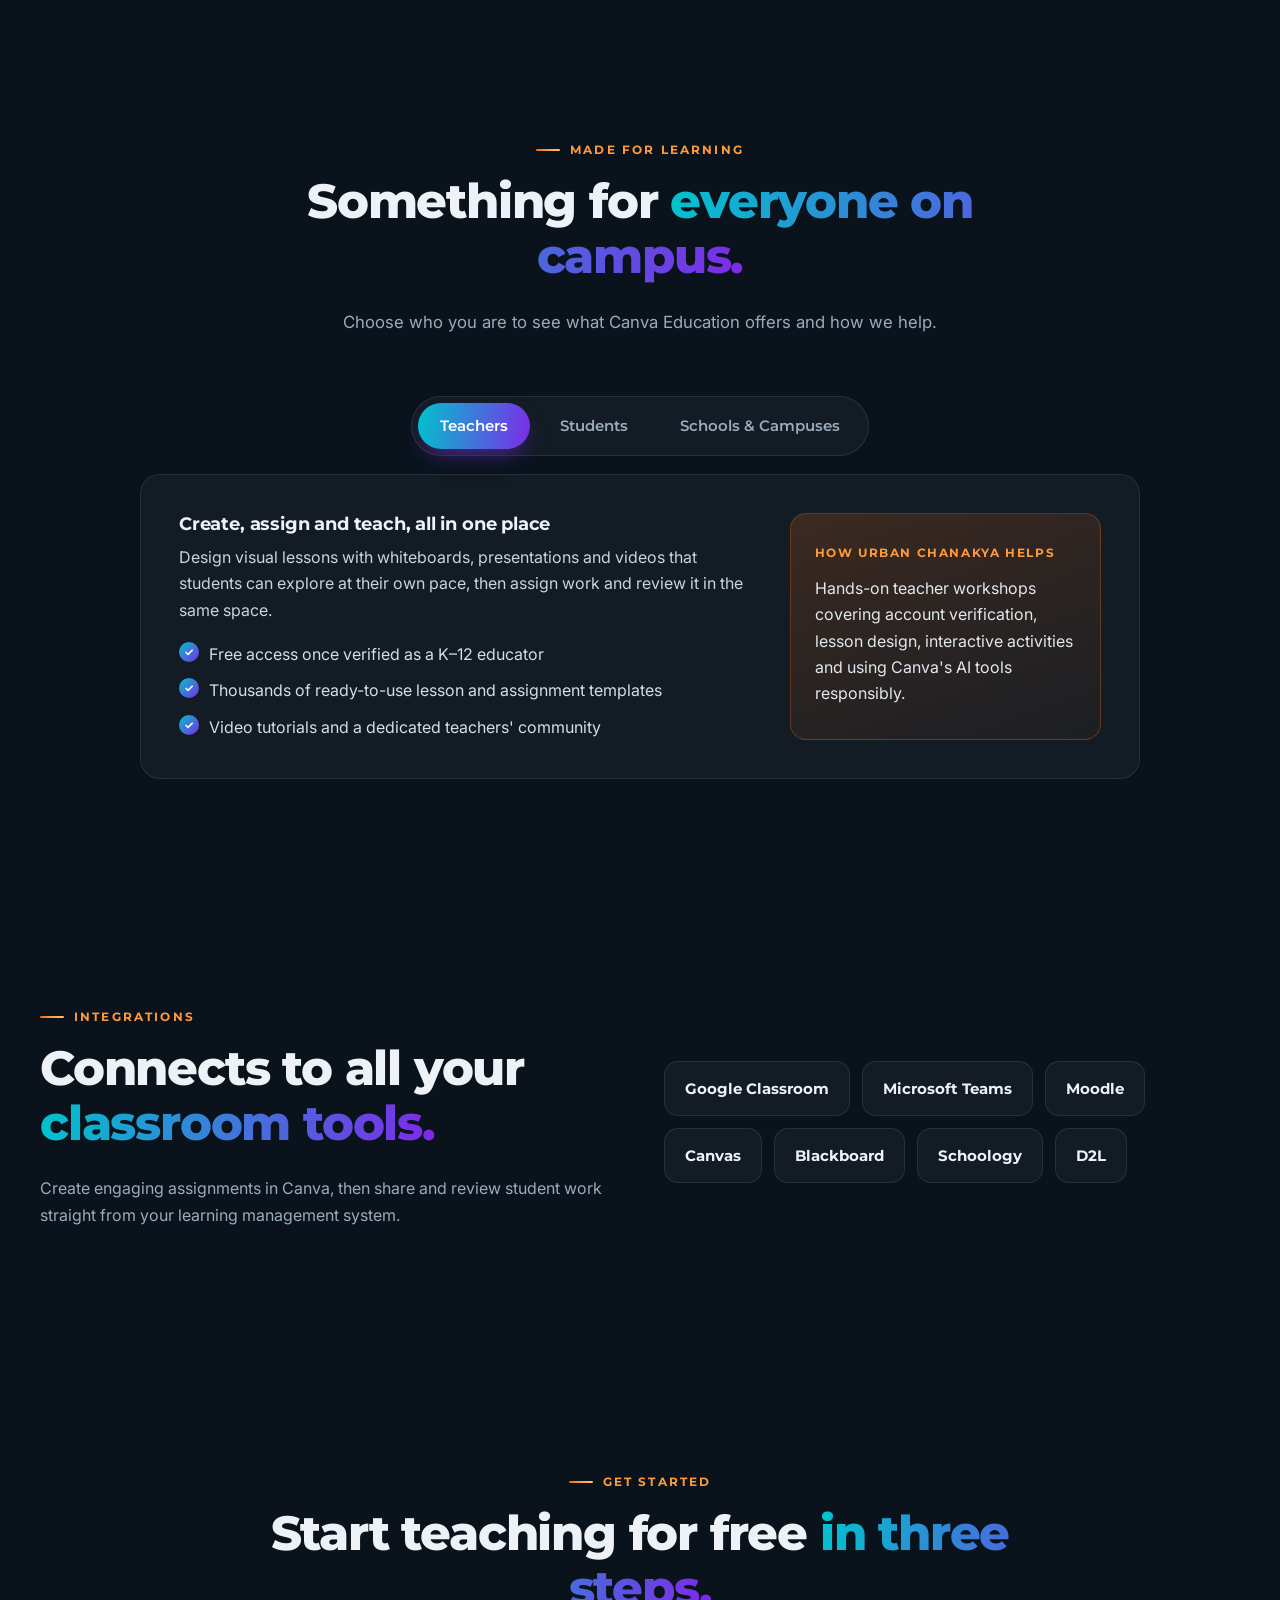
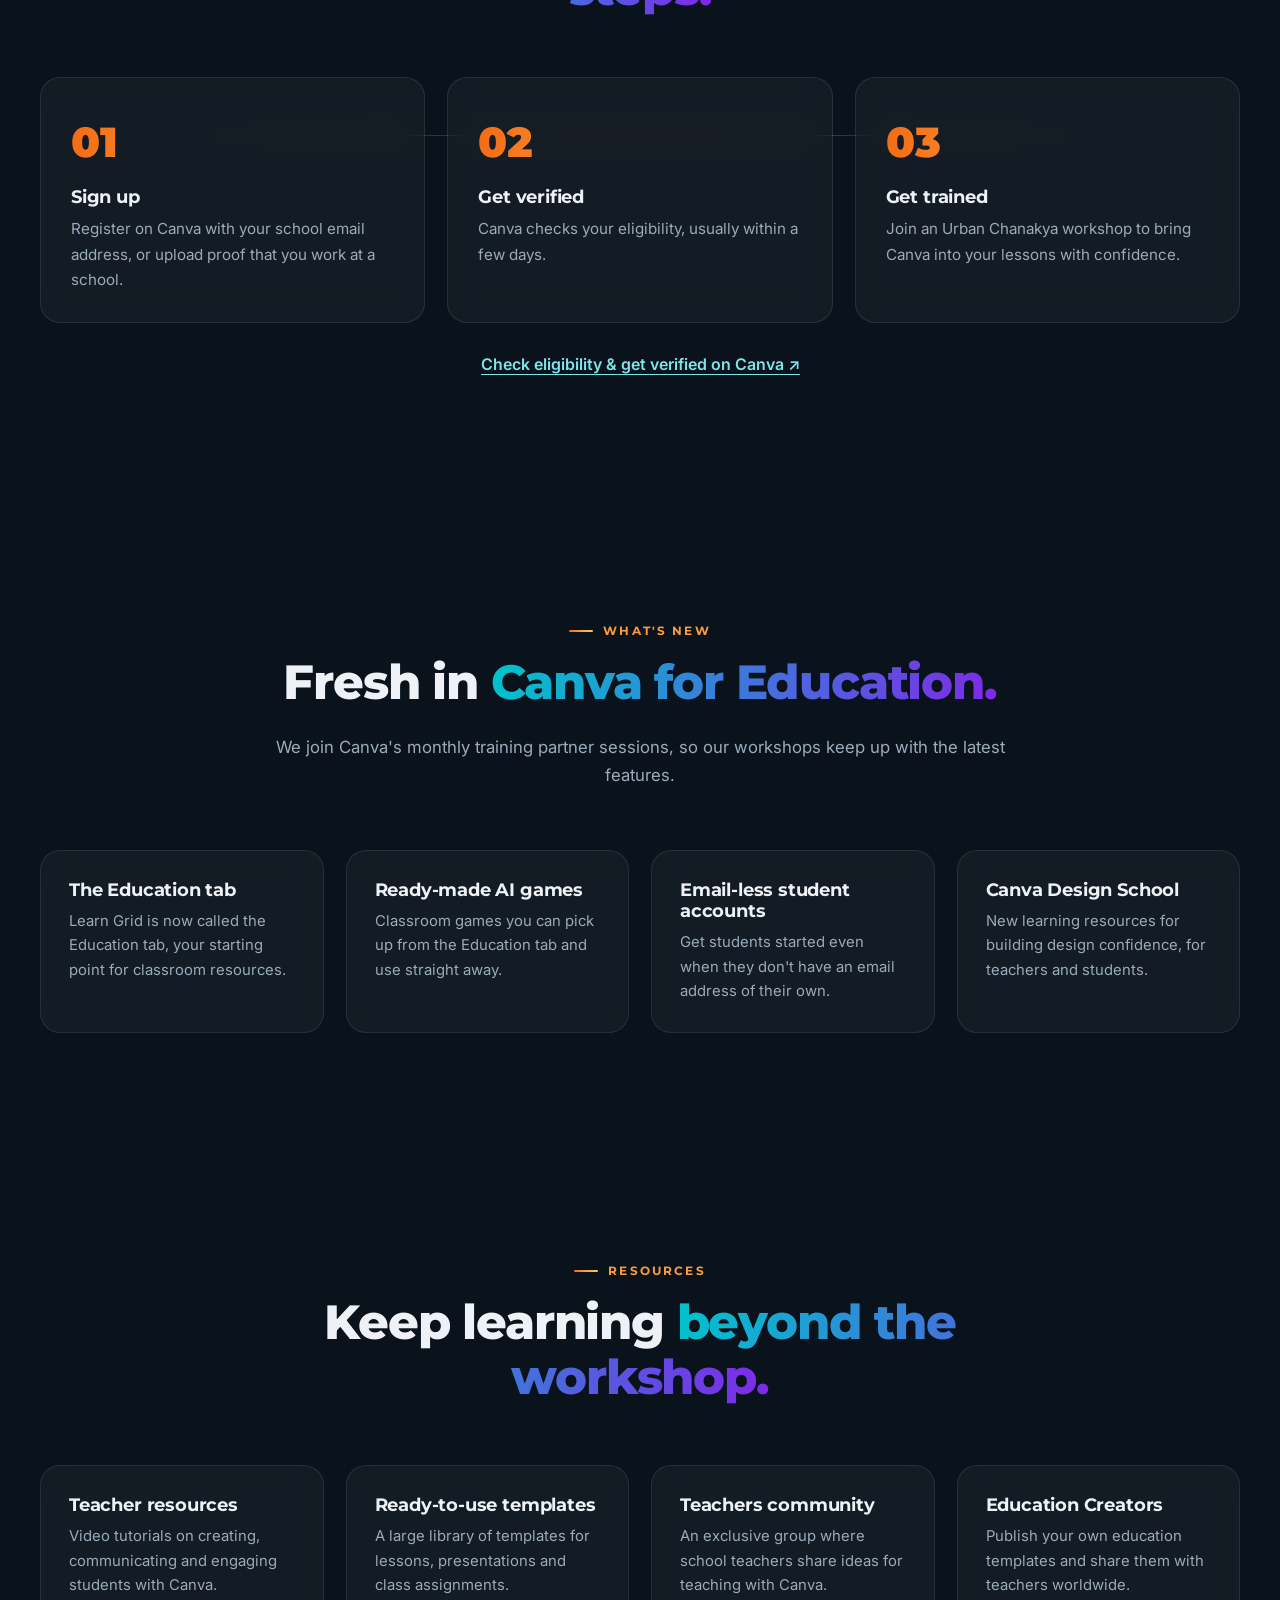
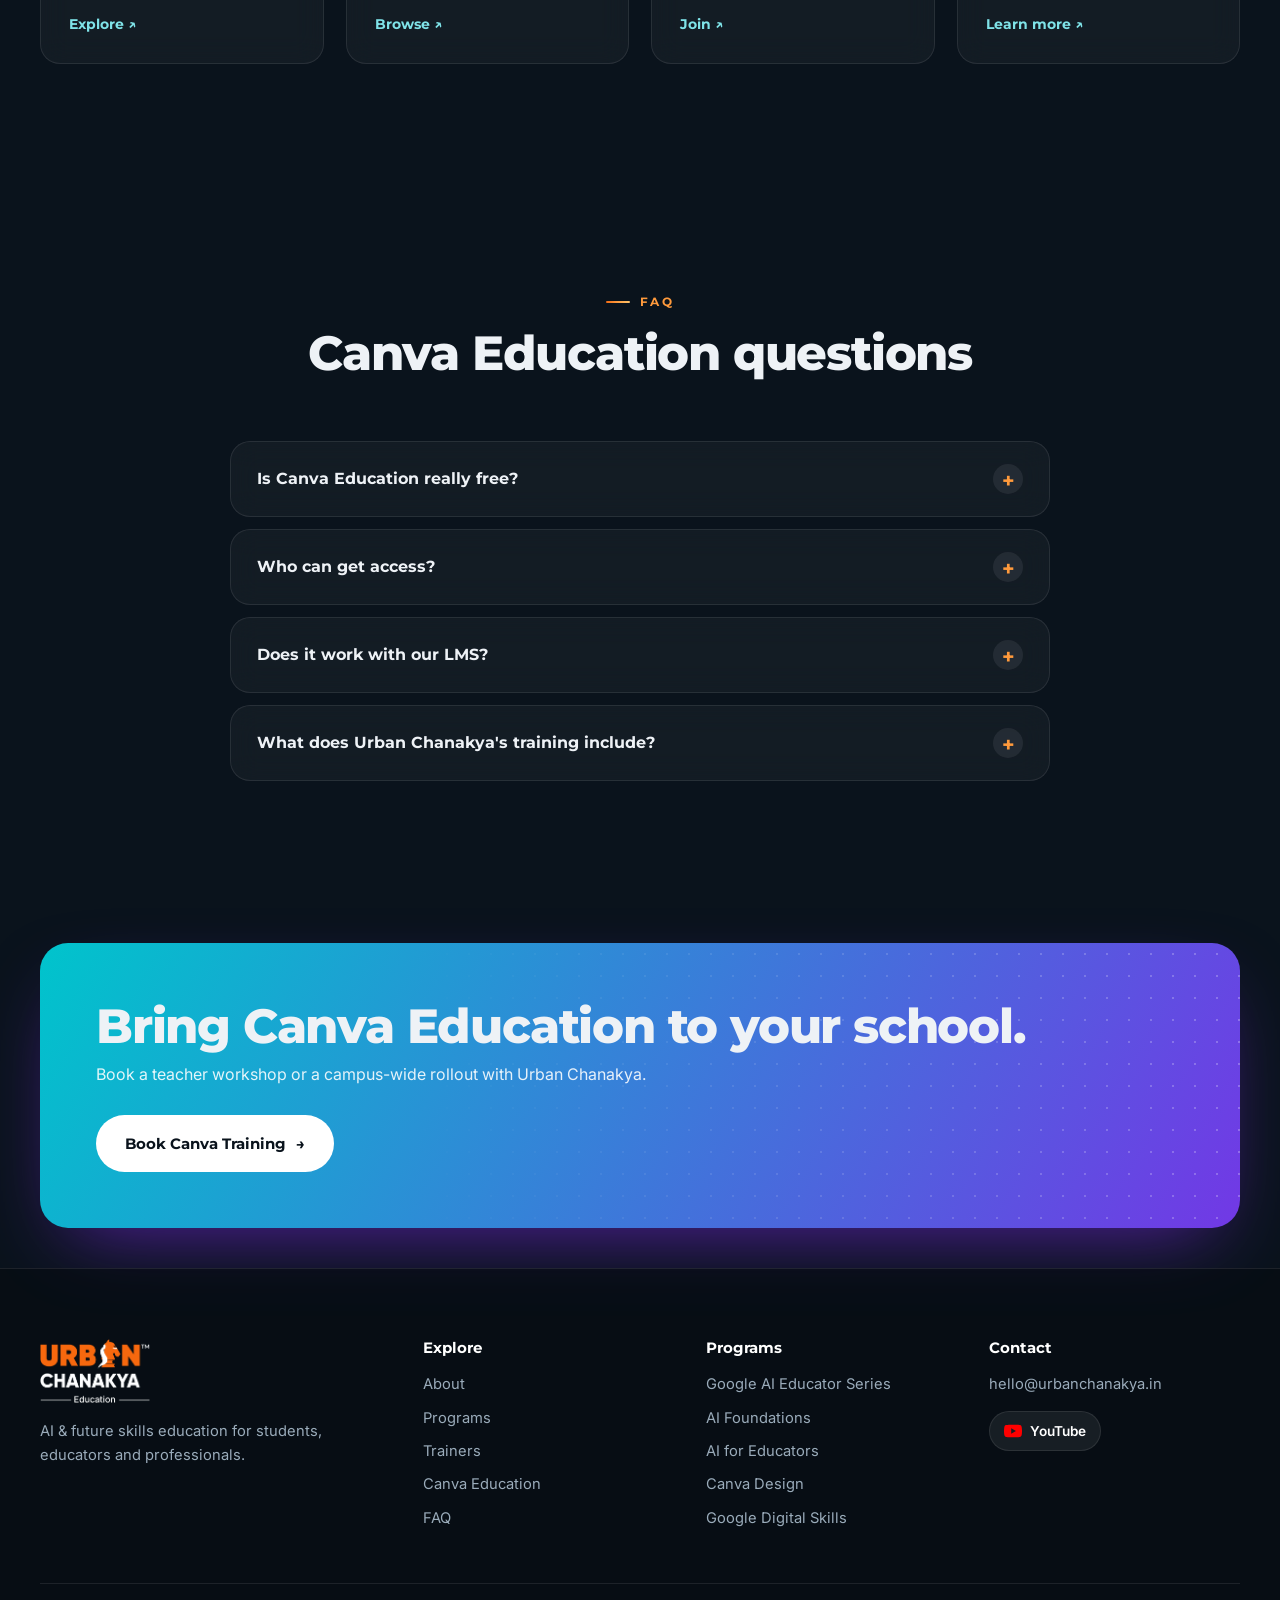
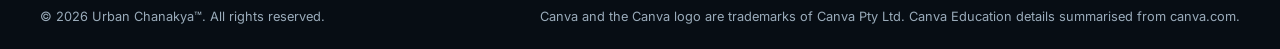
==== commit 0977d124: "Use the new Urban Chanakya Education logo in header and footer Co-Authored-By: Claude Opus 5.5 <nore" ====
--- a/canva.html
+++ b/canva.html
@@ -31,7 +31,7 @@
 <header class="site-header" id="top">
   <div class="container nav">
     <a href="index.html" class="brand" aria-label="Urban Chanakya home">
-      <img src="assets/logo-light.png" alt="Urban Chanakya — We Create The Impact" width="110" height="67">
+      <img src="assets/logo-light.png" alt="Urban Chanakya Education" width="110" height="64">
     </a>
     <button class="nav-toggle" aria-expanded="false" aria-controls="nav-links" aria-label="Open menu">
       <span></span><span></span><span></span>
@@ -230,7 +230,7 @@
 <footer class="site-footer">
   <div class="container footer-grid">
     <div>
-      <img class="footer-logo" src="assets/logo-light.png" alt="Urban Chanakya" width="140" height="86">
+      <img class="footer-logo" src="assets/logo-light.png" alt="Urban Chanakya" width="140" height="81">
       <p>AI &amp; future skills education for students, educators and professionals.</p>
     </div>
     <div>
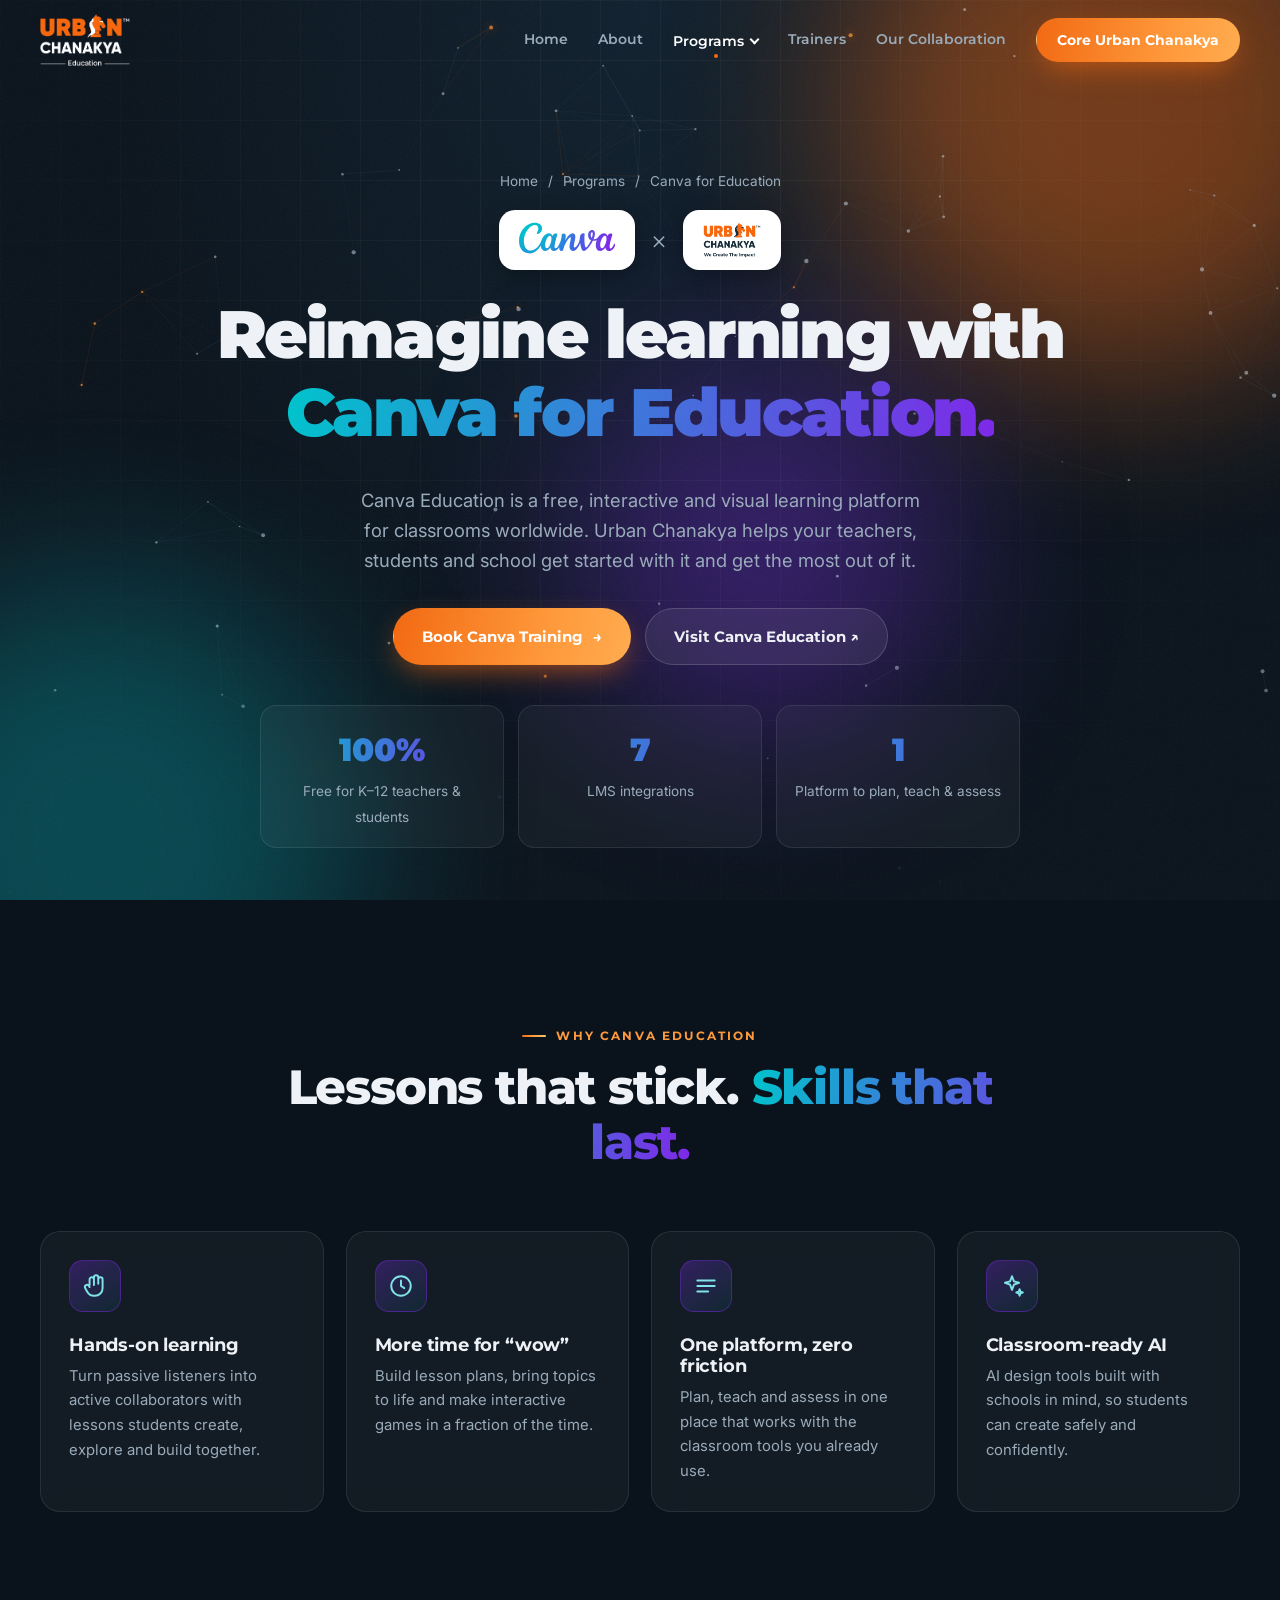
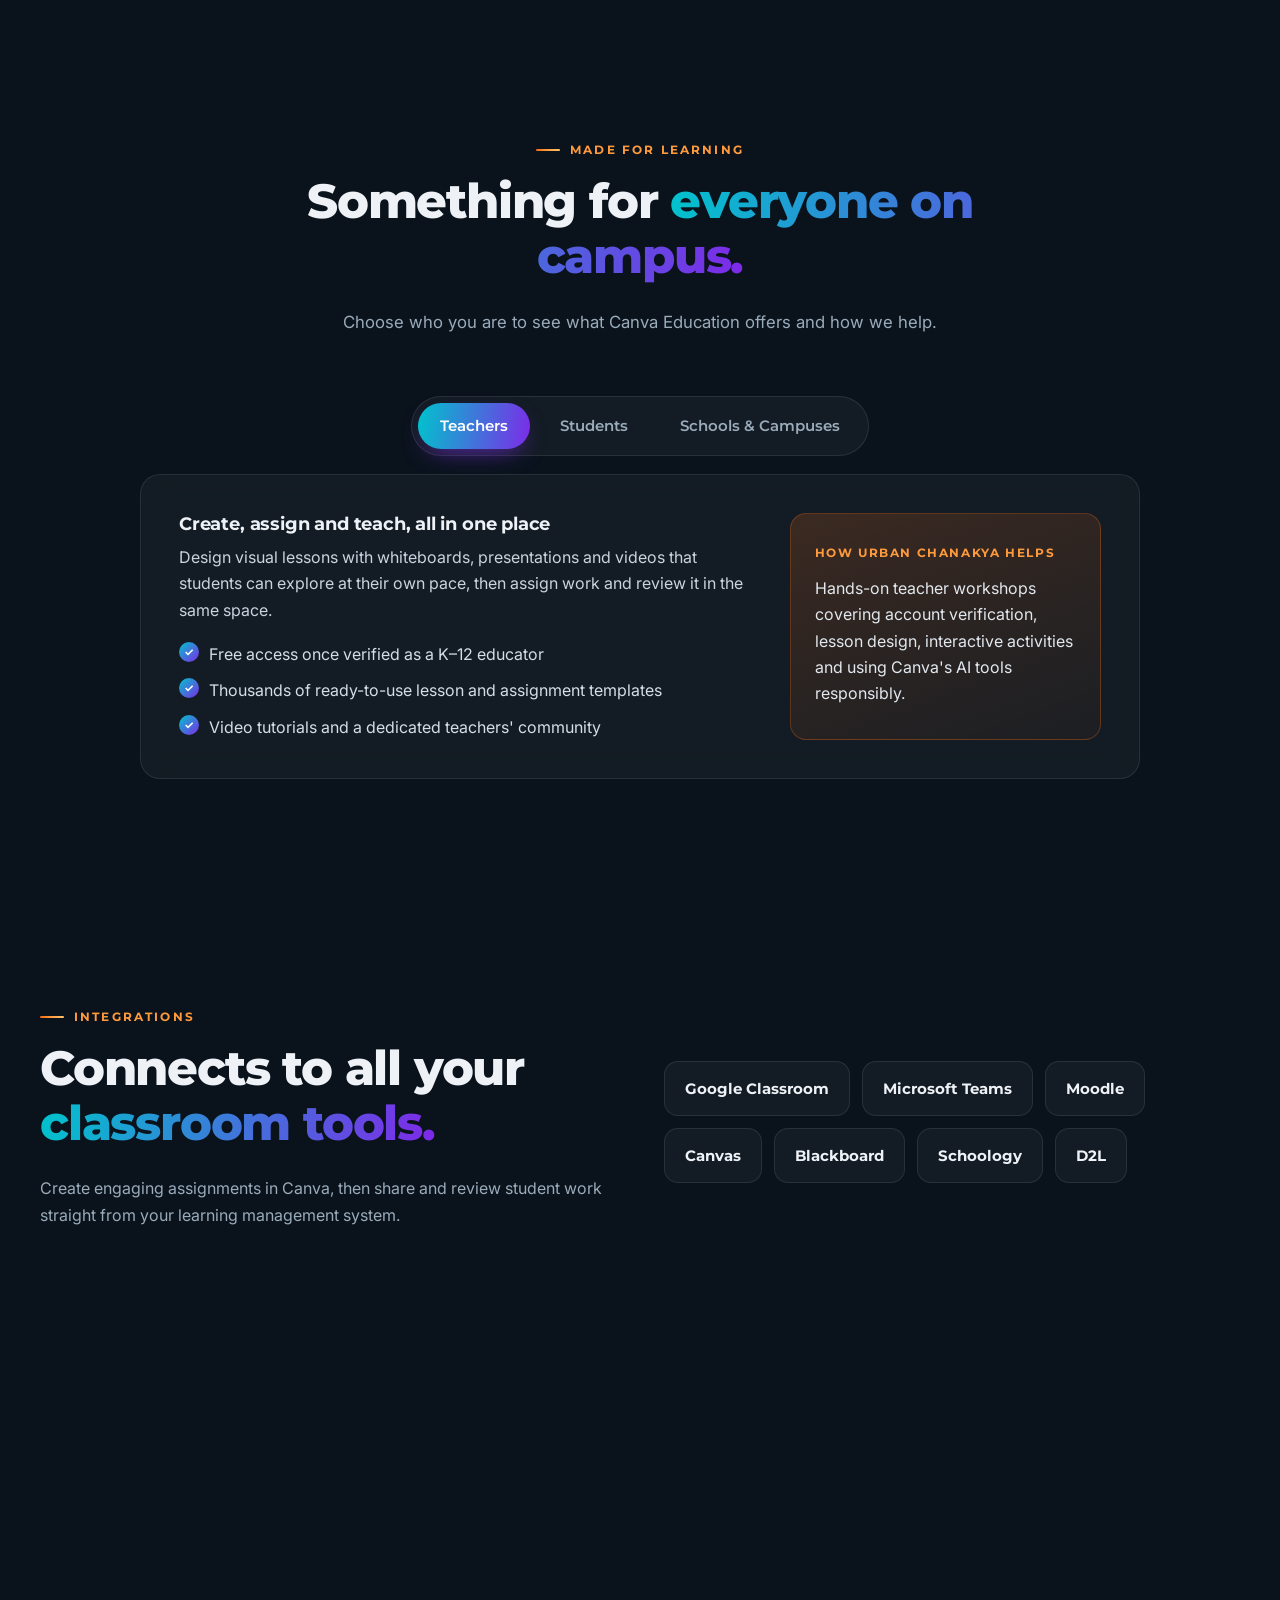
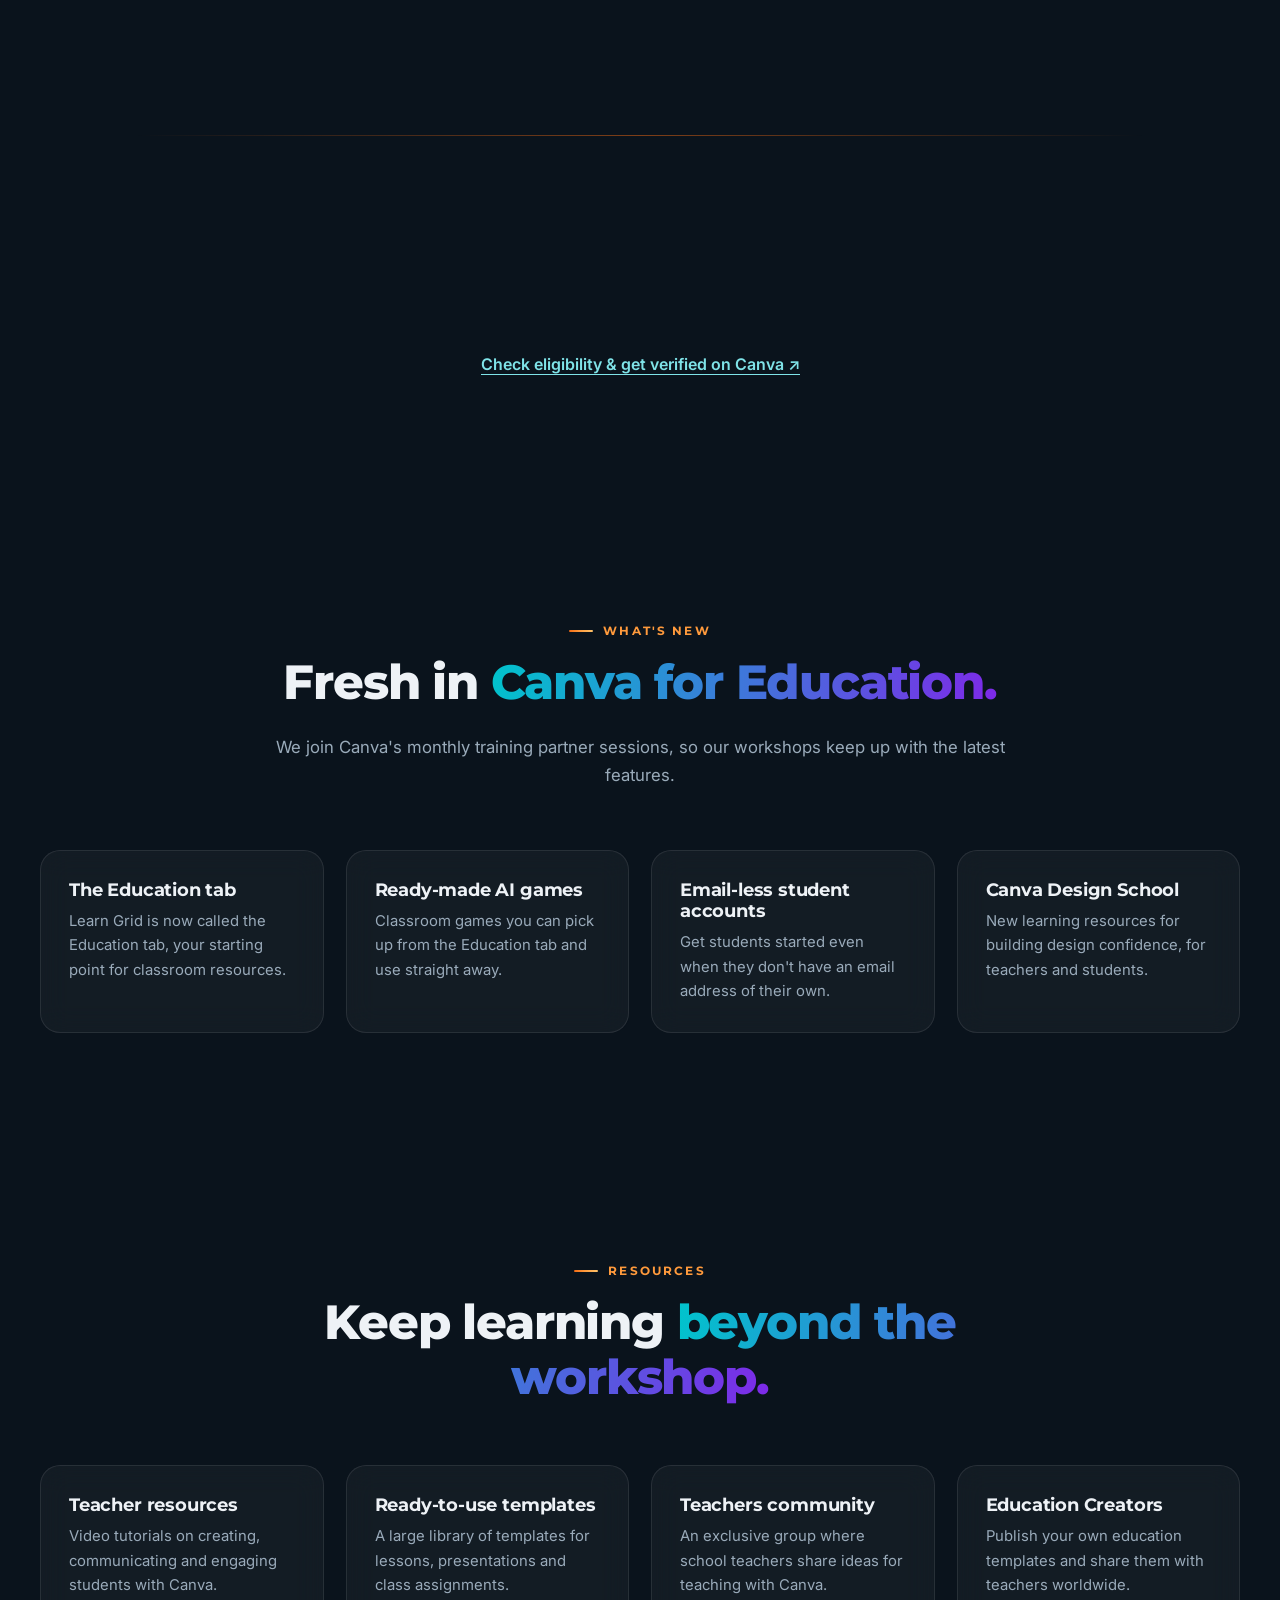
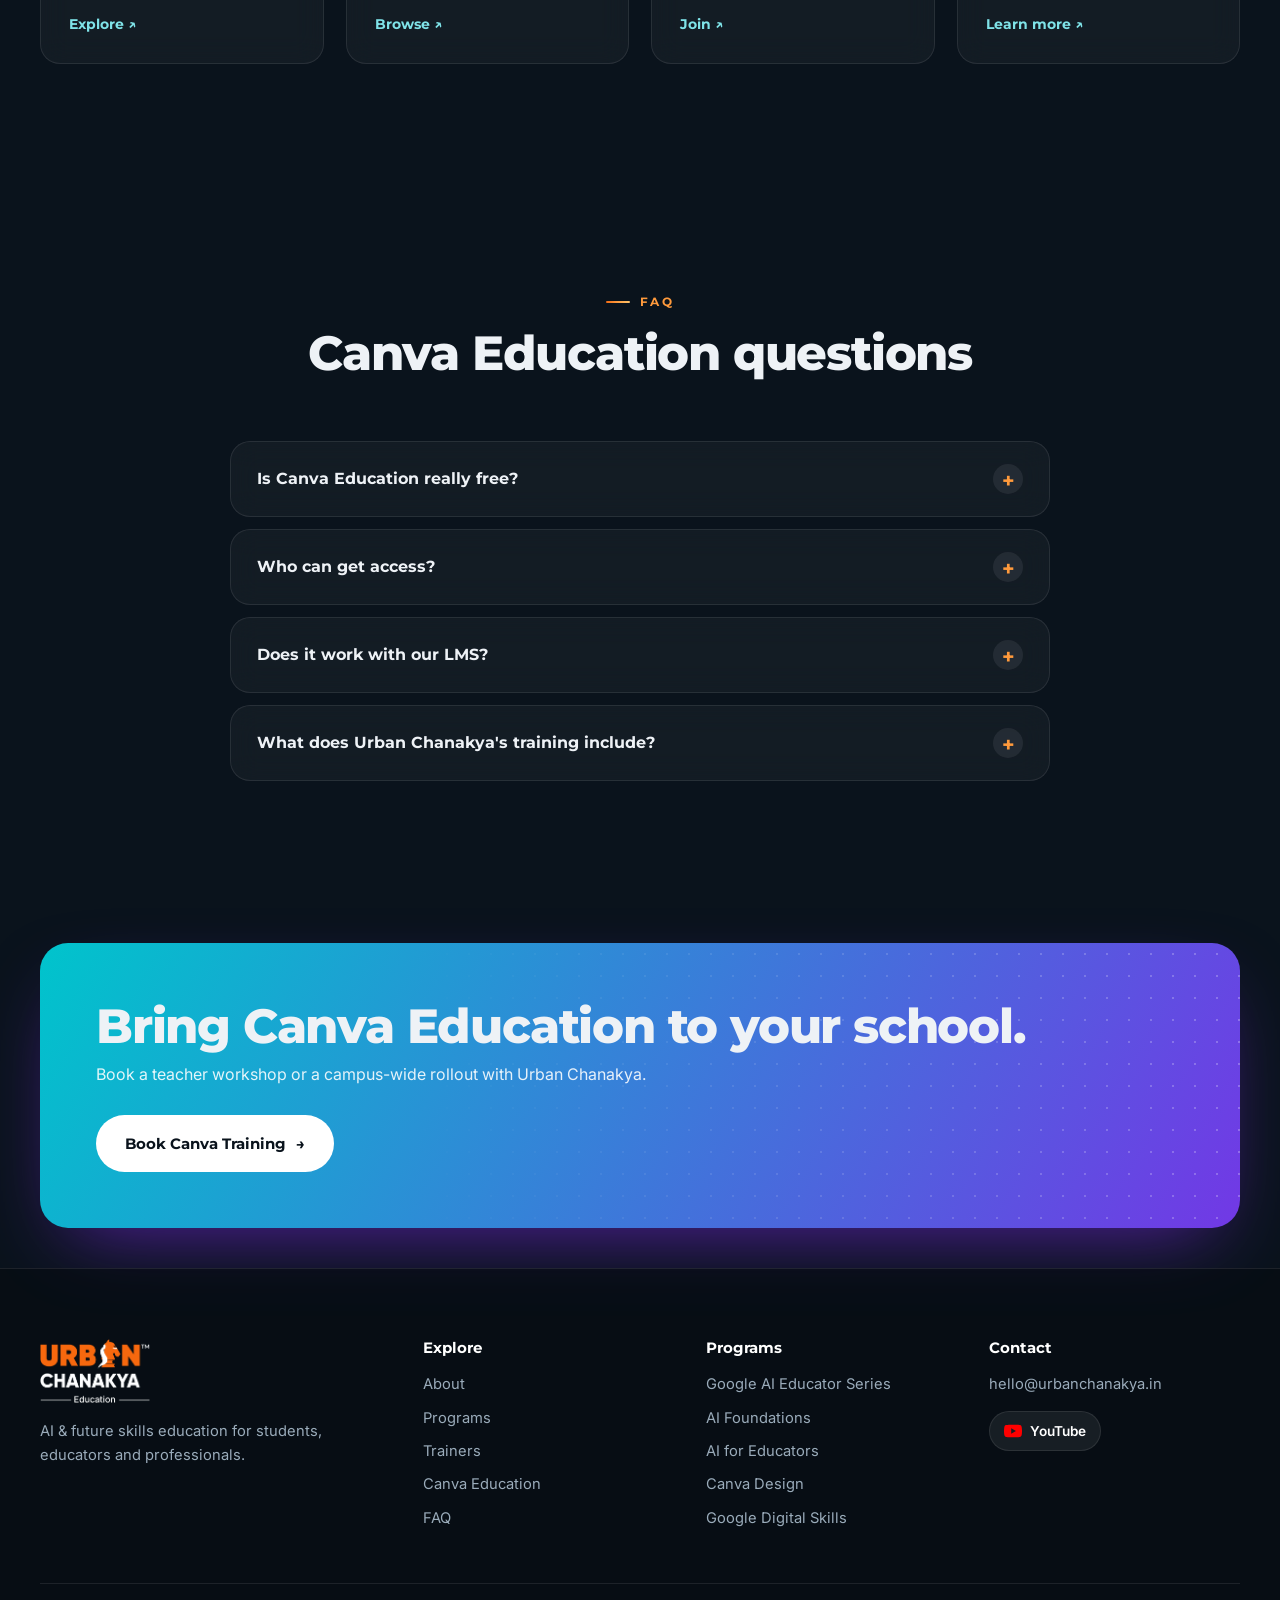
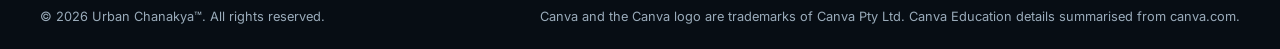
==== commit b9310cb7: "Replace menu button with Core Urban Chanakya link Co-Authored-By: Claude Opus 5.5 <noreply@anthropic" ====
--- a/canva.html
+++ b/canva.html
@@ -48,7 +48,7 @@
       </div>
       <a href="trainers.html">Trainers</a>
       <a href="index.html#collaboration">Our Collaboration</a>
-      <a href="index.html#contact" class="btn btn-primary btn-sm">Get in Touch</a>
+      <a href="https://urbanchanakya.com/" target="_blank" rel="noopener" class="btn btn-primary btn-sm">Core Urban Chanakya</a>
     </nav>
   </div>
 </header>
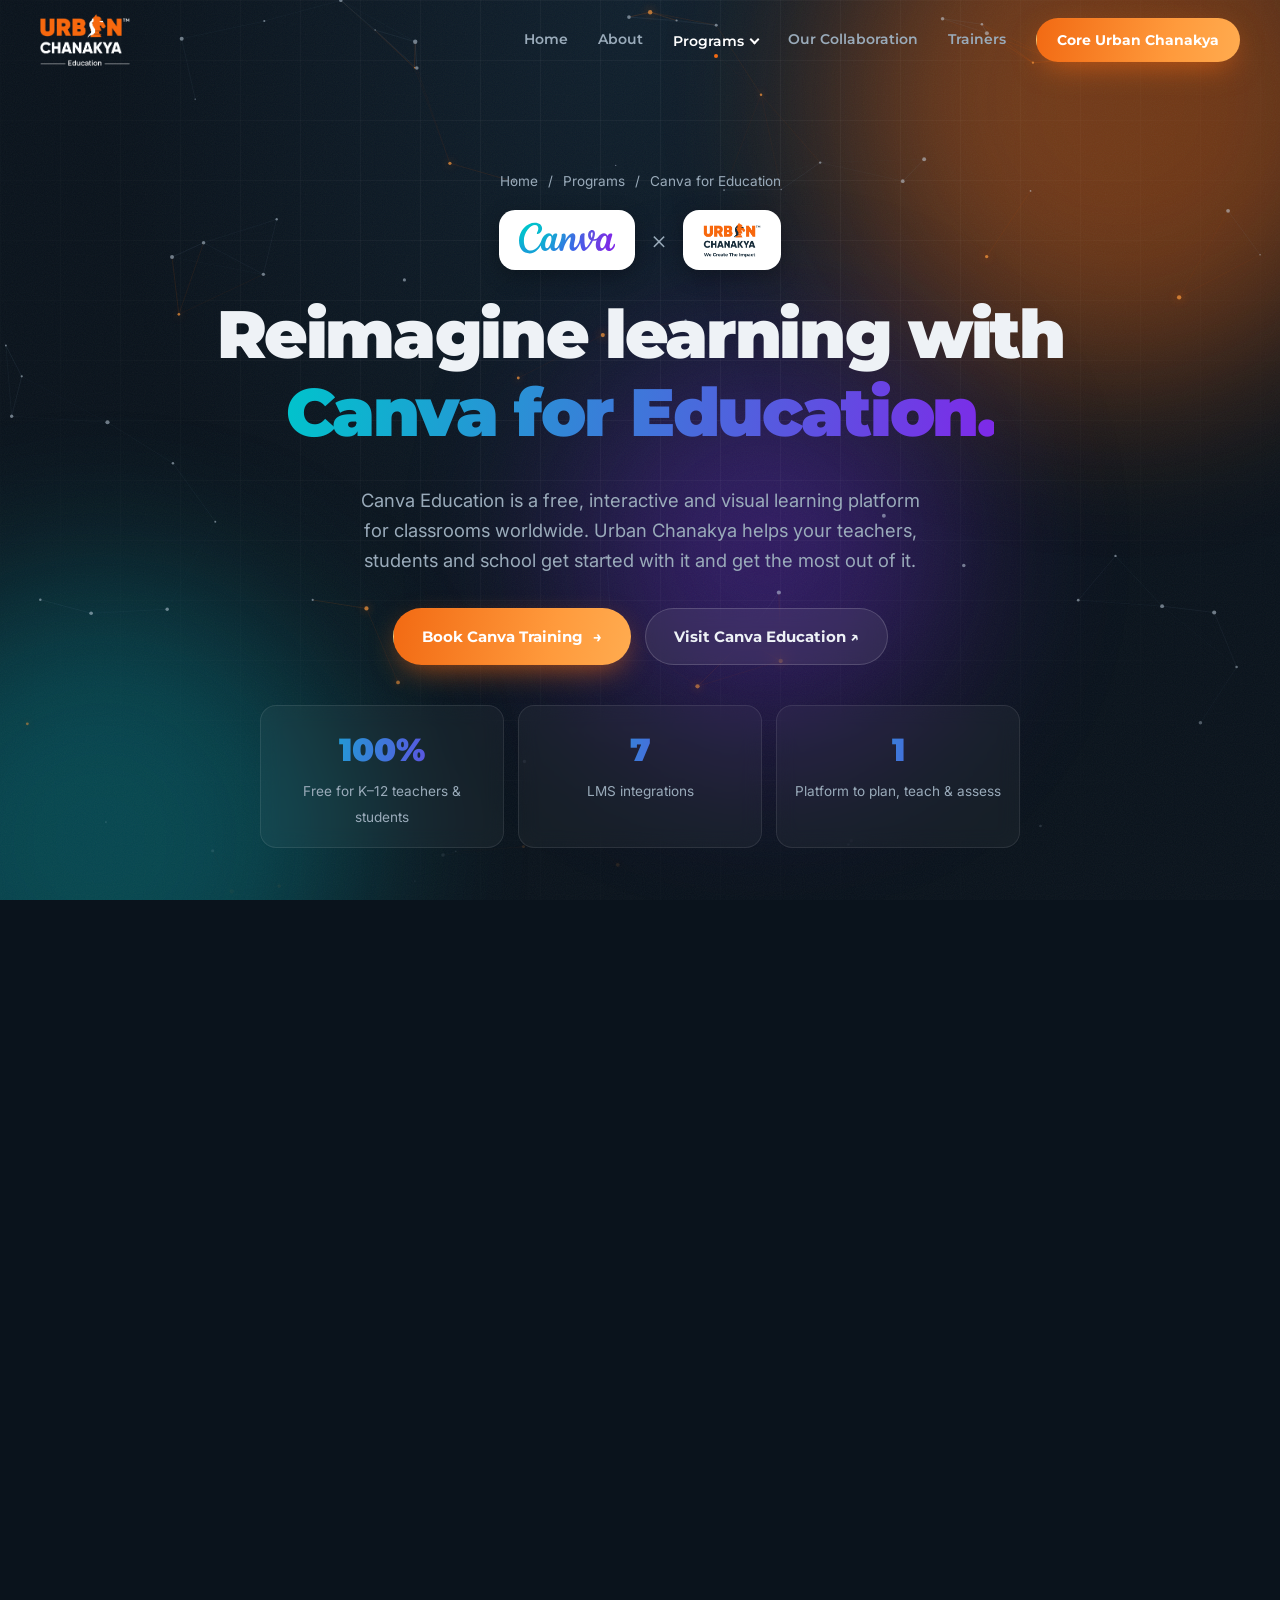
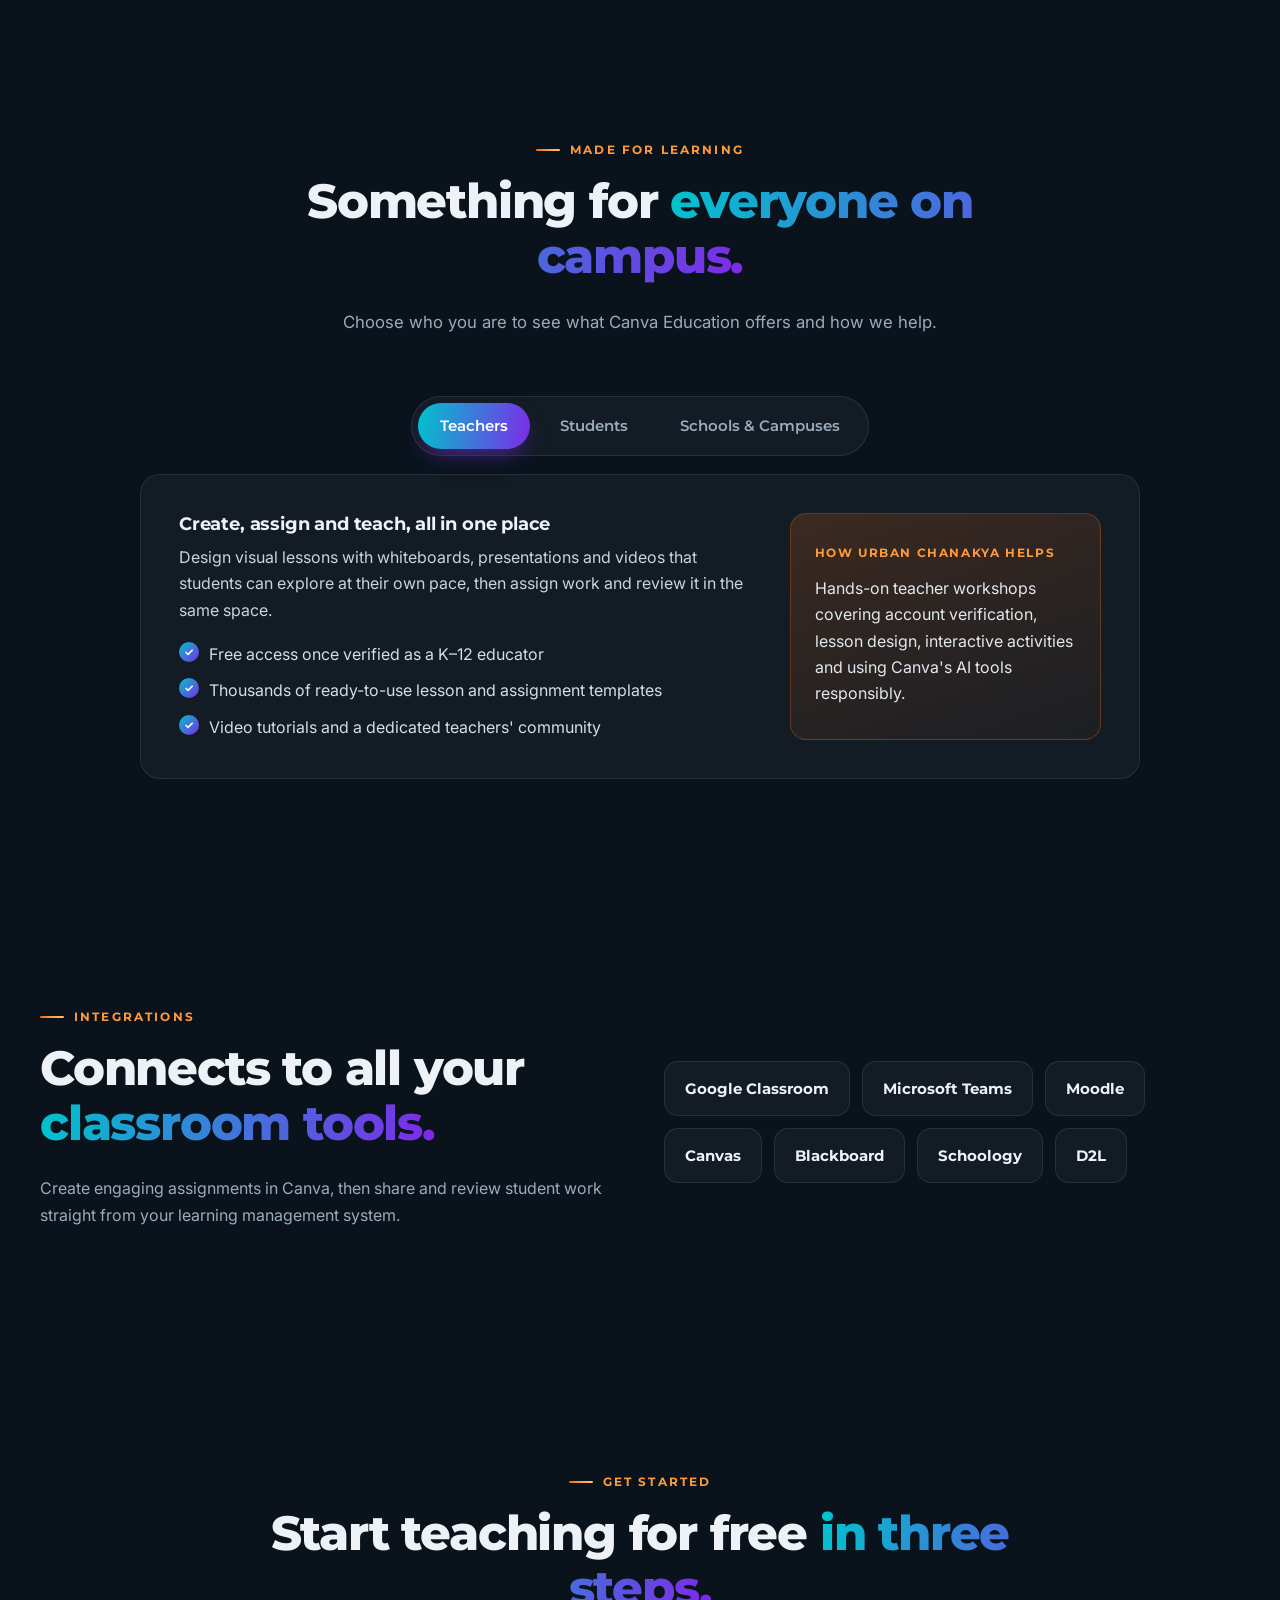
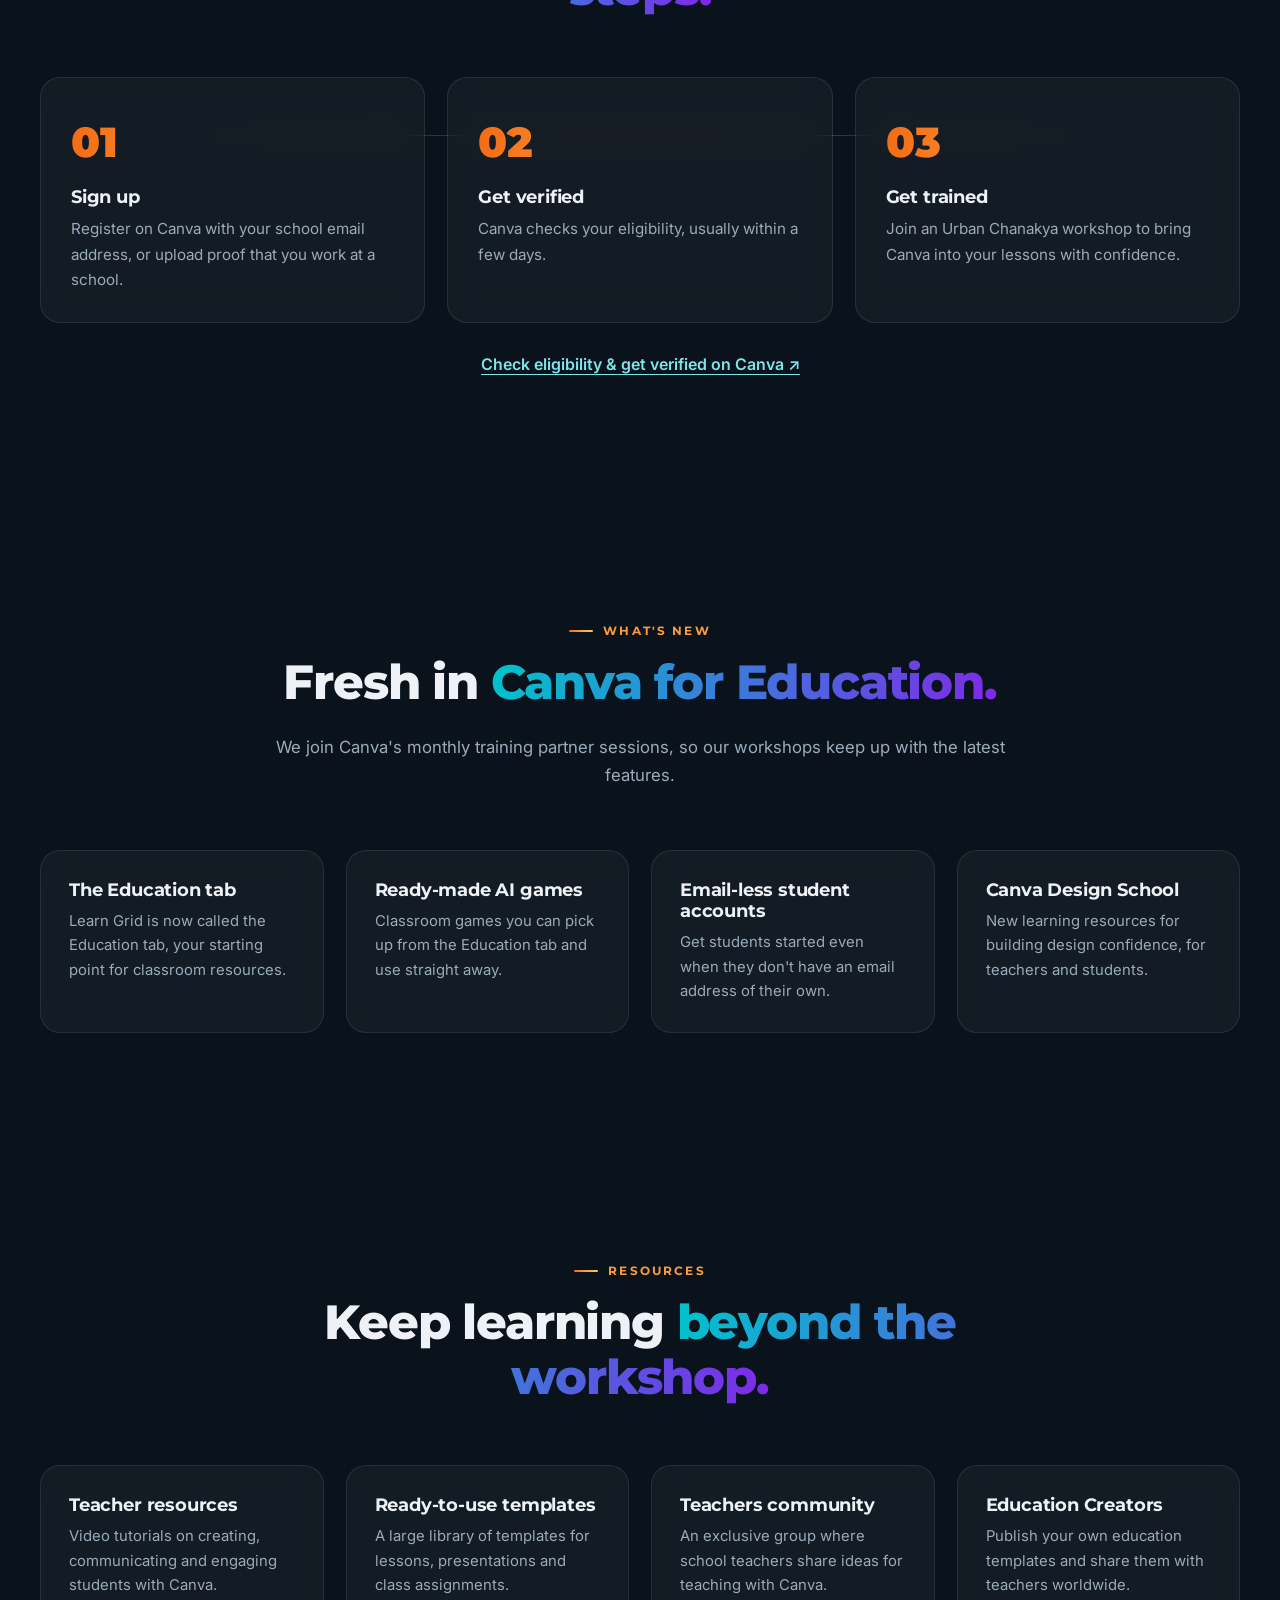
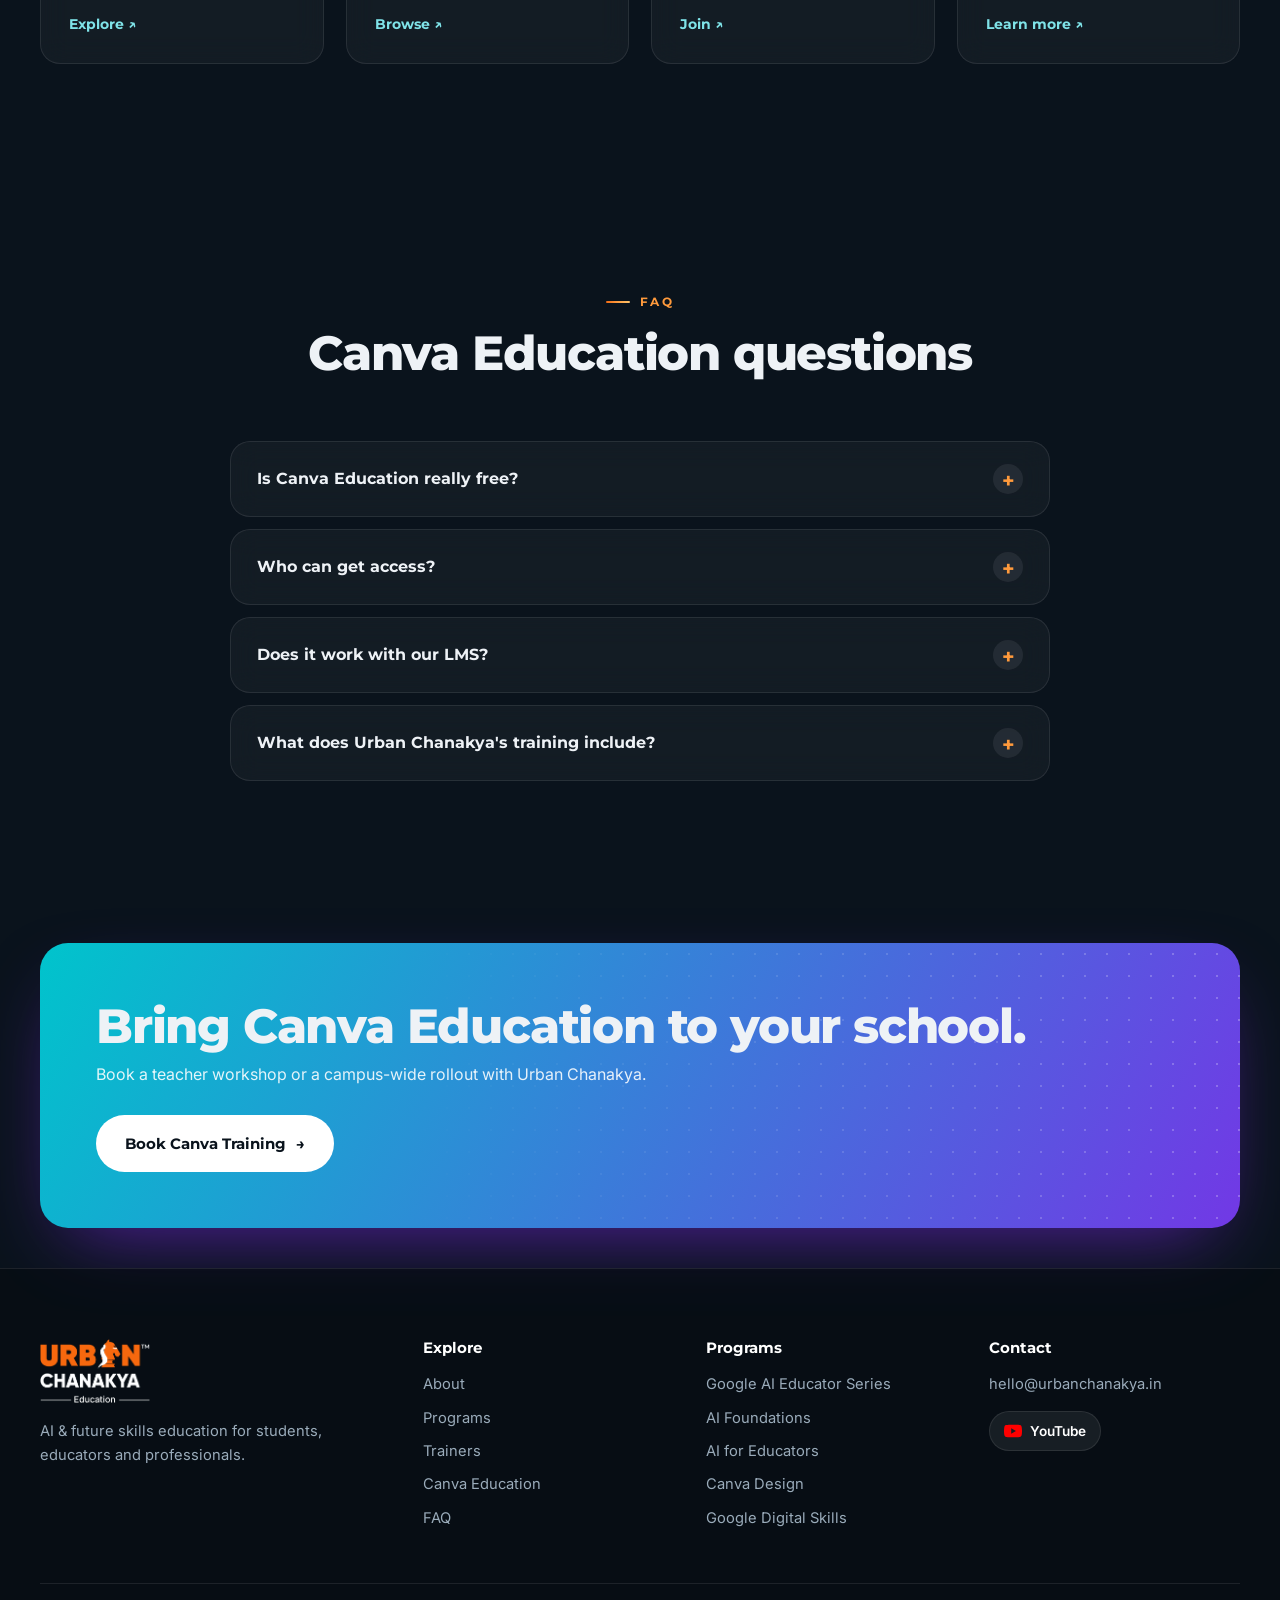
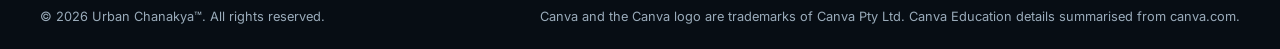
==== commit ef0f454f: "Clean up project and move Trainers after Our Collaboration Moves styles to css/, scripts to js/ and " ====
--- a/canva.html
+++ b/canva.html
@@ -1,260 +1,628 @@
 <!doctype html>
 <html lang="en">
-<head>
-  <meta charset="utf-8">
-  <meta name="viewport" content="width=device-width, initial-scale=1">
-  <title>Canva for Education | Urban Chanakya</title>
-  <meta name="description" content="Urban Chanakya helps schools, teachers and students get started with Canva Education, the free visual learning platform for K–12 classrooms.">
-  <meta name="theme-color" content="#0A131C">
-  <link rel="canonical" href="https://urbanchanakya.in/canva.html">
-  <meta property="og:title" content="Canva for Education | Urban Chanakya">
-  <meta property="og:description" content="Training and onboarding for Canva Education: free, visual, hands-on learning for every classroom.">
-  <meta property="og:url" content="https://urbanchanakya.in/canva.html">
-  <meta property="og:image" content="https://urbanchanakya.in/assets/logo.png">
-  <link rel="icon" href="assets/logo.png">
-  <link rel="preconnect" href="https://fonts.googleapis.com">
-  <link rel="preconnect" href="https://fonts.gstatic.com" crossorigin>
-  <link href="https://fonts.googleapis.com/css2?family=Montserrat:wght@500;600;700;800;900&family=Inter:wght@400;500;600&display=swap" rel="stylesheet">
-  <link rel="stylesheet" href="styles.css">
-</head>
-<body class="theme-canva">
-
-<div class="bg" aria-hidden="true">
-  <div class="blob b1"></div>
-  <div class="blob b2"></div>
-  <div class="blob b3"></div>
-  <div class="grid-lines"></div>
-  <div class="noise"></div>
-</div>
-<div class="cursor-glow" aria-hidden="true"></div>
-
-<header class="site-header" id="top">
-  <div class="container nav">
-    <a href="index.html" class="brand" aria-label="Urban Chanakya home">
-      <img src="assets/logo-light.png" alt="Urban Chanakya Education" width="110" height="64">
-    </a>
-    <button class="nav-toggle" aria-expanded="false" aria-controls="nav-links" aria-label="Open menu">
-      <span></span><span></span><span></span>
-    </button>
-    <nav id="nav-links" class="nav-links">
-      <a href="index.html">Home</a>
-      <a href="index.html#about">About</a>
-      <div class="nav-drop">
-        <a href="index.html#programs" aria-current="true">Programs<span class="caret" aria-hidden="true"></span></a>
-        <div class="drop-menu">
-          <a href="google.html">Google AI Educator Series</a>
-          <a href="canva.html" aria-current="page">Canva for Education</a>
-        </div>
+  <head>
+    <meta charset="utf-8" />
+    <meta name="viewport" content="width=device-width, initial-scale=1" />
+    <title>Canva for Education | Urban Chanakya</title>
+    <meta
+      name="description"
+      content="Urban Chanakya helps schools, teachers and students get started with Canva Education, the free visual learning platform for K–12 classrooms."
+    />
+    <meta name="theme-color" content="#0A131C" />
+    <link rel="canonical" href="https://urbanchanakya.in/canva.html" />
+    <meta property="og:title" content="Canva for Education | Urban Chanakya" />
+    <meta
+      property="og:description"
+      content="Training and onboarding for Canva Education: free, visual, hands-on learning for every classroom."
+    />
+    <meta property="og:url" content="https://urbanchanakya.in/canva.html" />
+    <meta
+      property="og:image"
+      content="https://urbanchanakya.in/assets/logos/logo.png"
+    />
+    <link rel="icon" href="assets/logos/logo.png" />
+    <link rel="preconnect" href="https://fonts.googleapis.com" />
+    <link rel="preconnect" href="https://fonts.gstatic.com" crossorigin />
+    <link
+      href="https://fonts.googleapis.com/css2?family=Montserrat:wght@500;600;700;800;900&family=Inter:wght@400;500;600&display=swap"
+      rel="stylesheet"
+    />
+    <link rel="stylesheet" href="css/styles.css" />
+  </head>
+  <body class="theme-canva">
+    <div class="bg" aria-hidden="true">
+      <div class="blob b1"></div>
+      <div class="blob b2"></div>
+      <div class="blob b3"></div>
+      <div class="grid-lines"></div>
+      <div class="noise"></div>
+    </div>
+    <div class="cursor-glow" aria-hidden="true"></div>
+
+    <header class="site-header" id="top">
+      <div class="container nav">
+        <a href="index.html" class="brand" aria-label="Urban Chanakya home">
+          <img
+            src="assets/logos/logo-light.png"
+            alt="Urban Chanakya Education"
+            width="110"
+            height="64"
+          />
+        </a>
+        <button
+          class="nav-toggle"
+          aria-expanded="false"
+          aria-controls="nav-links"
+          aria-label="Open menu"
+        >
+          <span></span><span></span><span></span>
+        </button>
+        <nav id="nav-links" class="nav-links">
+          <a href="index.html">Home</a>
+          <a href="index.html#about">About</a>
+          <div class="nav-drop">
+            <a href="index.html#programs" aria-current="true"
+              >Programs<span class="caret" aria-hidden="true"></span
+            ></a>
+            <div class="drop-menu">
+              <a href="google.html">Google AI Educator Series</a>
+              <a href="canva.html" aria-current="page">Canva for Education</a>
+            </div>
+          </div>
+          <a href="index.html#collaboration">Our Collaboration</a>
+          <a href="trainers.html">Trainers</a>
+          <a
+            href="https://urbanchanakya.com/"
+            target="_blank"
+            rel="noopener"
+            class="btn btn-primary btn-sm"
+            >Core Urban Chanakya</a
+          >
+        </nav>
       </div>
-      <a href="trainers.html">Trainers</a>
-      <a href="index.html#collaboration">Our Collaboration</a>
-      <a href="https://urbanchanakya.com/" target="_blank" rel="noopener" class="btn btn-primary btn-sm">Core Urban Chanakya</a>
-    </nav>
-  </div>
-</header>
-
-<main>
-  <!-- HERO -->
-  <section class="page-hero canva-hero">
-    <canvas id="network" aria-hidden="true"></canvas>
-    <div class="container">
-      <nav class="crumbs reveal" aria-label="Breadcrumb"><a href="index.html">Home</a><span>/</span><a href="index.html#programs">Programs</a><span>/</span><span>Canva for Education</span></nav>
-      <div class="canva-lockup reveal">
-        <span class="logo-chip lg"><img src="assets/canva-logo.svg" alt="Canva" width="110" height="41"></span>
-        <span class="x">×</span>
-        <span class="logo-chip lg"><img src="assets/logo.png" alt="Urban Chanakya" width="90" height="55"></span>
+    </header>
+
+    <main>
+      <!-- HERO -->
+      <section class="page-hero canva-hero">
+        <canvas id="network" aria-hidden="true"></canvas>
+        <div class="container">
+          <nav class="crumbs reveal" aria-label="Breadcrumb">
+            <a href="index.html">Home</a><span>/</span
+            ><a href="index.html#programs">Programs</a><span>/</span
+            ><span>Canva for Education</span>
+          </nav>
+          <div class="canva-lockup reveal">
+            <span class="logo-chip lg"
+              ><img
+                src="assets/logos/canva-logo.svg"
+                alt="Canva"
+                width="110"
+                height="41"
+            /></span>
+            <span class="x">×</span>
+            <span class="logo-chip lg"
+              ><img
+                src="assets/logos/logo.png"
+                alt="Urban Chanakya"
+                width="90"
+                height="55"
+            /></span>
+          </div>
+          <h1 class="reveal">
+            Reimagine learning with<br /><span class="gradient-text"
+              >Canva for Education.</span
+            >
+          </h1>
+          <p class="lead reveal">
+            Canva Education is a free, interactive and visual learning platform
+            for classrooms worldwide. Urban Chanakya helps your teachers,
+            students and school get started with it and get the most out of it.
+          </p>
+          <div class="hero-cta center reveal">
+            <a href="index.html#contact" class="btn btn-primary"
+              >Book Canva Training <span aria-hidden="true">→</span></a
+            >
+            <a
+              href="https://www.canva.com/en_in/education/"
+              target="_blank"
+              rel="noopener"
+              class="btn btn-glass"
+              >Visit Canva Education ↗</a
+            >
+          </div>
+          <ul class="stat-row reveal">
+            <li>
+              <strong>100%</strong
+              ><span>Free for K–12 teachers &amp; students</span>
+            </li>
+            <li><strong>7</strong><span>LMS integrations</span></li>
+            <li>
+              <strong>1</strong
+              ><span>Platform to plan, teach &amp; assess</span>
+            </li>
+          </ul>
+        </div>
+      </section>
+
+      <!-- WHY -->
+      <section class="section">
+        <div class="container">
+          <div class="section-head reveal">
+            <span class="eyebrow">Why Canva Education</span>
+            <h2>
+              Lessons that stick.
+              <span class="gradient-text">Skills that last.</span>
+            </h2>
+          </div>
+          <div class="why-grid">
+            <div class="feature glass reveal">
+              <div class="icon">
+                <svg viewBox="0 0 24 24">
+                  <path
+                    d="M7 11V6a2 2 0 0 1 4 0v5M11 10V4a2 2 0 0 1 4 0v6M15 10V6a2 2 0 0 1 4 0v8a7 7 0 0 1-7 7h-1a7 7 0 0 1-6-3.5L3 14a2 2 0 0 1 3.5-2L7 13"
+                  />
+                </svg>
+              </div>
+              <h3>Hands-on learning</h3>
+              <p>
+                Turn passive listeners into active collaborators with lessons
+                students create, explore and build together.
+              </p>
+            </div>
+            <div class="feature glass reveal">
+              <div class="icon">
+                <svg viewBox="0 0 24 24">
+                  <circle cx="12" cy="12" r="9" />
+                  <path d="M12 7v5l3 2" />
+                </svg>
+              </div>
+              <h3>More time for “wow”</h3>
+              <p>
+                Build lesson plans, bring topics to life and make interactive
+                games in a fraction of the time.
+              </p>
+            </div>
+            <div class="feature glass reveal">
+              <div class="icon">
+                <svg viewBox="0 0 24 24">
+                  <path d="M4 7h16M4 12h16M4 17h10" />
+                </svg>
+              </div>
+              <h3>One platform, zero friction</h3>
+              <p>
+                Plan, teach and assess in one place that works with the
+                classroom tools you already use.
+              </p>
+            </div>
+            <div class="feature glass reveal">
+              <div class="icon">
+                <svg viewBox="0 0 24 24">
+                  <path
+                    d="M12 3l1.8 4.7L18.5 9l-4.7 1.8L12 15.5l-1.8-4.7L5.5 9l4.7-1.3z"
+                  />
+                  <path
+                    d="M19 15l.8 2.2L22 18l-2.2.8L19 21l-.8-2.2L16 18l2.2-.8z"
+                  />
+                </svg>
+              </div>
+              <h3>Classroom-ready AI</h3>
+              <p>
+                AI design tools built with schools in mind, so students can
+                create safely and confidently.
+              </p>
+            </div>
+          </div>
+        </div>
+      </section>
+
+      <!-- AUDIENCES -->
+      <section class="section">
+        <div class="container">
+          <div class="section-head reveal">
+            <span class="eyebrow">Made for Learning</span>
+            <h2>
+              Something for
+              <span class="gradient-text">everyone on campus.</span>
+            </h2>
+            <p>
+              Choose who you are to see what Canva Education offers and how we
+              help.
+            </p>
+          </div>
+          <div class="aud reveal">
+            <div class="aud-tabs" role="tablist" aria-label="Audience">
+              <button role="tab" aria-selected="true" data-aud="teachers">
+                Teachers
+              </button>
+              <button role="tab" aria-selected="false" data-aud="students">
+                Students
+              </button>
+              <button role="tab" aria-selected="false" data-aud="schools">
+                Schools &amp; Campuses
+              </button>
+            </div>
+            <div class="aud-panel glass" data-aud="teachers">
+              <div>
+                <h3>Create, assign and teach, all in one place</h3>
+                <p>
+                  Design visual lessons with whiteboards, presentations and
+                  videos that students can explore at their own pace, then
+                  assign work and review it in the same space.
+                </p>
+                <ul class="ticks">
+                  <li>Free access once verified as a K–12 educator</li>
+                  <li>
+                    Thousands of ready-to-use lesson and assignment templates
+                  </li>
+                  <li>Video tutorials and a dedicated teachers' community</li>
+                </ul>
+              </div>
+              <div class="aud-help">
+                <span>How Urban Chanakya helps</span>
+                <p>
+                  Hands-on teacher workshops covering account verification,
+                  lesson design, interactive activities and using Canva's AI
+                  tools responsibly.
+                </p>
+              </div>
+            </div>
+            <div class="aud-panel glass" data-aud="students" hidden>
+              <div>
+                <h3>Let the classroom come alive</h3>
+                <p>
+                  Students turn ideas into presentations, posters, videos,
+                  infographics and websites, learning to communicate visually
+                  and work together in real time.
+                </p>
+                <ul class="ticks">
+                  <li>
+                    Free access through their teacher's or school's Canva
+                    Education
+                  </li>
+                  <li>Collaborate with classmates on shared designs</li>
+                  <li>Build a creative portfolio for the future</li>
+                </ul>
+              </div>
+              <div class="aud-help">
+                <span>How Urban Chanakya helps</span>
+                <p>
+                  Design-thinking and visual-communication workshops where
+                  students build real projects, from posters and reports to
+                  social media and video.
+                </p>
+              </div>
+            </div>
+            <div class="aud-panel glass" data-aud="schools" hidden>
+              <div>
+                <h3>Canva for your whole campus</h3>
+                <p>
+                  Create and communicate in any format, including docs,
+                  presentations, video, websites and whiteboards. Shared
+                  templates and brand controls keep every department on-brand.
+                </p>
+                <ul class="ticks">
+                  <li>Free for qualifying K–12 schools and districts</li>
+                  <li>Shared brand kits and templates across staff</li>
+                  <li>Connects to your existing LMS</li>
+                </ul>
+              </div>
+              <div class="aud-help">
+                <span>How Urban Chanakya helps</span>
+                <p>
+                  Campus-wide rollout support: setting up your school account,
+                  brand kit and templates, plus training for staff and
+                  administrators.
+                </p>
+              </div>
+            </div>
+          </div>
+        </div>
+      </section>
+
+      <!-- INTEGRATIONS -->
+      <section class="section">
+        <div class="container integ reveal">
+          <div>
+            <span class="eyebrow">Integrations</span>
+            <h2>
+              Connects to all your
+              <span class="gradient-text">classroom tools.</span>
+            </h2>
+            <p class="muted">
+              Create engaging assignments in Canva, then share and review
+              student work straight from your learning management system.
+            </p>
+          </div>
+          <ul class="lms">
+            <li>Google Classroom</li>
+            <li>Microsoft Teams</li>
+            <li>Moodle</li>
+            <li>Canvas</li>
+            <li>Blackboard</li>
+            <li>Schoology</li>
+            <li>D2L</li>
+          </ul>
+        </div>
+      </section>
+
+      <!-- GET STARTED -->
+      <section class="section">
+        <div class="container">
+          <div class="section-head reveal">
+            <span class="eyebrow">Get Started</span>
+            <h2>
+              Start teaching for free
+              <span class="gradient-text">in three steps.</span>
+            </h2>
+          </div>
+          <ol class="steps three">
+            <li class="glass reveal">
+              <span>01</span>
+              <h3>Sign up</h3>
+              <p>
+                Register on Canva with your school email address, or upload
+                proof that you work at a school.
+              </p>
+            </li>
+            <li class="glass reveal">
+              <span>02</span>
+              <h3>Get verified</h3>
+              <p>Canva checks your eligibility, usually within a few days.</p>
+            </li>
+            <li class="glass reveal">
+              <span>03</span>
+              <h3>Get trained</h3>
+              <p>
+                Join an Urban Chanakya workshop to bring Canva into your lessons
+                with confidence.
+              </p>
+            </li>
+          </ol>
+          <p class="center-note reveal">
+            <a
+              href="https://www.canva.com/en_in/education/"
+              target="_blank"
+              rel="noopener"
+              >Check eligibility &amp; get verified on Canva ↗</a
+            >
+          </p>
+        </div>
+      </section>
+
+      <!-- WHAT'S NEW -->
+      <section class="section">
+        <div class="container">
+          <div class="section-head reveal">
+            <span class="eyebrow">What's New</span>
+            <h2>
+              Fresh in <span class="gradient-text">Canva for Education.</span>
+            </h2>
+            <p>
+              We join Canva's monthly training partner sessions, so our
+              workshops keep up with the latest features.
+            </p>
+          </div>
+          <div class="why-grid">
+            <div class="feature glass reveal">
+              <h3>The Education tab</h3>
+              <p>
+                Learn Grid is now called the Education tab, your starting point
+                for classroom resources.
+              </p>
+            </div>
+            <div class="feature glass reveal">
+              <h3>Ready-made AI games</h3>
+              <p>
+                Classroom games you can pick up from the Education tab and use
+                straight away.
+              </p>
+            </div>
+            <div class="feature glass reveal">
+              <h3>Email-less student accounts</h3>
+              <p>
+                Get students started even when they don't have an email address
+                of their own.
+              </p>
+            </div>
+            <div class="feature glass reveal">
+              <h3>Canva Design School</h3>
+              <p>
+                New learning resources for building design confidence, for
+                teachers and students.
+              </p>
+            </div>
+          </div>
+        </div>
+      </section>
+
+      <!-- RESOURCES -->
+      <section class="section">
+        <div class="container">
+          <div class="section-head reveal">
+            <span class="eyebrow">Resources</span>
+            <h2>
+              Keep learning
+              <span class="gradient-text">beyond the workshop.</span>
+            </h2>
+          </div>
+          <div class="res-grid">
+            <a
+              class="res glass reveal"
+              href="https://www.canva.com/en_in/education/"
+              target="_blank"
+              rel="noopener"
+              ><h3>Teacher resources</h3>
+              <p>
+                Video tutorials on creating, communicating and engaging students
+                with Canva.
+              </p>
+              <span>Explore ↗</span></a
+            >
+            <a
+              class="res glass reveal"
+              href="https://www.canva.com/en_in/education/"
+              target="_blank"
+              rel="noopener"
+              ><h3>Ready-to-use templates</h3>
+              <p>
+                A large library of templates for lessons, presentations and
+                class assignments.
+              </p>
+              <span>Browse ↗</span></a
+            >
+            <a
+              class="res glass reveal"
+              href="https://www.canva.com/en_in/education/"
+              target="_blank"
+              rel="noopener"
+              ><h3>Teachers community</h3>
+              <p>
+                An exclusive group where school teachers share ideas for
+                teaching with Canva.
+              </p>
+              <span>Join ↗</span></a
+            >
+            <a
+              class="res glass reveal"
+              href="https://www.canva.com/en_in/education/"
+              target="_blank"
+              rel="noopener"
+              ><h3>Education Creators</h3>
+              <p>
+                Publish your own education templates and share them with
+                teachers worldwide.
+              </p>
+              <span>Learn more ↗</span></a
+            >
+          </div>
+        </div>
+      </section>
+
+      <!-- FAQ -->
+      <section class="section">
+        <div class="container narrow">
+          <div class="section-head reveal">
+            <span class="eyebrow">FAQ</span>
+            <h2>Canva Education questions</h2>
+          </div>
+          <details class="glass reveal">
+            <summary>Is Canva Education really free?</summary>
+            <p>
+              Yes. Canva has committed to keeping Canva Education completely
+              free for K–12 (primary and secondary) teachers and their students,
+              as well as qualifying schools and districts.
+            </p>
+          </details>
+          <details class="glass reveal">
+            <summary>Who can get access?</summary>
+            <p>
+              K–12 teachers verify themselves with a school email address or
+              proof of employment. Students get access through their teacher or
+              school. Check Canva's eligibility guidelines for full details.
+            </p>
+          </details>
+          <details class="glass reveal">
+            <summary>Does it work with our LMS?</summary>
+            <p>
+              Yes. Canva Education integrates with Google Classroom, Microsoft
+              Teams, Moodle, Canvas, Blackboard, Schoology and D2L.
+            </p>
+          </details>
+          <details class="glass reveal">
+            <summary>What does Urban Chanakya's training include?</summary>
+            <p>
+              We run practical workshops for teachers, students and school
+              leaders, covering getting verified, designing lessons and
+              assignments, collaborative projects, and responsible use of
+              Canva's AI features. Programs can be tailored to your institution.
+            </p>
+          </details>
+        </div>
+      </section>
+
+      <!-- CTA -->
+      <section class="section cta-wrap">
+        <div class="container">
+          <div class="cta cta-canva reveal">
+            <div>
+              <h2>Bring Canva Education to your school.</h2>
+              <p>
+                Book a teacher workshop or a campus-wide rollout with Urban
+                Chanakya.
+              </p>
+            </div>
+            <a href="index.html#contact" class="btn btn-light"
+              >Book Canva Training <span aria-hidden="true">→</span></a
+            >
+          </div>
+        </div>
+      </section>
+    </main>
+
+    <footer class="site-footer">
+      <div class="container footer-grid">
+        <div>
+          <img
+            class="footer-logo"
+            src="assets/logos/logo-light.png"
+            alt="Urban Chanakya"
+            width="140"
+            height="81"
+          />
+          <p>
+            AI &amp; future skills education for students, educators and
+            professionals.
+          </p>
+        </div>
+        <div>
+          <h4>Explore</h4>
+          <a href="index.html#about">About</a
+          ><a href="index.html#programs">Programs</a
+          ><a href="trainers.html">Trainers</a
+          ><a href="canva.html">Canva Education</a
+          ><a href="index.html#faq">FAQ</a>
+        </div>
+        <div>
+          <h4>Programs</h4>
+          <a href="google.html">Google AI Educator Series</a
+          ><a href="index.html#programs">AI Foundations</a
+          ><a href="index.html#programs">AI for Educators</a
+          ><a href="canva.html">Canva Design</a
+          ><a href="index.html#programs">Google Digital Skills</a>
+        </div>
+        <div>
+          <h4>Contact</h4>
+          <a href="mailto:hello@urbanchanakya.in">hello@urbanchanakya.in</a>
+          <div class="socials">
+            <a
+              href="https://www.youtube.com/@UC_Education"
+              target="_blank"
+              rel="noopener"
+              aria-label="Urban Chanakya on YouTube"
+              class="social yt"
+              ><svg viewBox="0 0 24 24" aria-hidden="true">
+                <path
+                  fill="currentColor"
+                  d="M23.5 6.2a3 3 0 0 0-2.1-2.1C19.5 3.6 12 3.6 12 3.6s-7.5 0-9.4.5A3 3 0 0 0 .5 6.2 31 31 0 0 0 0 12a31 31 0 0 0 .5 5.8 3 3 0 0 0 2.1 2.1c1.9.5 9.4.5 9.4.5s7.5 0 9.4-.5a3 3 0 0 0 2.1-2.1A31 31 0 0 0 24 12a31 31 0 0 0-.5-5.8zM9.6 15.6V8.4l6.3 3.6z"
+                /></svg
+              ><span>YouTube</span></a
+            >
+          </div>
+        </div>
       </div>
-      <h1 class="reveal">Reimagine learning with<br><span class="gradient-text">Canva for Education.</span></h1>
-      <p class="lead reveal">Canva Education is a free, interactive and visual learning platform for classrooms worldwide. Urban Chanakya helps your teachers, students and school get started with it and get the most out of it.</p>
-      <div class="hero-cta center reveal">
-        <a href="index.html#contact" class="btn btn-primary">Book Canva Training <span aria-hidden="true">→</span></a>
-        <a href="https://www.canva.com/en_in/education/" target="_blank" rel="noopener" class="btn btn-glass">Visit Canva Education ↗</a>
+      <div class="container footer-bottom">
+        <span
+          >© <span id="year">2026</span> Urban Chanakya™. All rights
+          reserved.</span
+        >
+        <span
+          >Canva and the Canva logo are trademarks of Canva Pty Ltd. Canva
+          Education details summarised from canva.com.</span
+        >
       </div>
-      <ul class="stat-row reveal">
-        <li><strong>100%</strong><span>Free for K–12 teachers &amp; students</span></li>
-        <li><strong>7</strong><span>LMS integrations</span></li>
-        <li><strong>1</strong><span>Platform to plan, teach &amp; assess</span></li>
-      </ul>
-    </div>
-  </section>
-
-  <!-- WHY -->
-  <section class="section">
-    <div class="container">
-      <div class="section-head reveal">
-        <span class="eyebrow">Why Canva Education</span>
-        <h2>Lessons that stick. <span class="gradient-text">Skills that last.</span></h2>
-      </div>
-      <div class="why-grid">
-        <div class="feature glass reveal"><div class="icon"><svg viewBox="0 0 24 24"><path d="M7 11V6a2 2 0 0 1 4 0v5M11 10V4a2 2 0 0 1 4 0v6M15 10V6a2 2 0 0 1 4 0v8a7 7 0 0 1-7 7h-1a7 7 0 0 1-6-3.5L3 14a2 2 0 0 1 3.5-2L7 13"/></svg></div><h3>Hands-on learning</h3><p>Turn passive listeners into active collaborators with lessons students create, explore and build together.</p></div>
-        <div class="feature glass reveal"><div class="icon"><svg viewBox="0 0 24 24"><circle cx="12" cy="12" r="9"/><path d="M12 7v5l3 2"/></svg></div><h3>More time for “wow”</h3><p>Build lesson plans, bring topics to life and make interactive games in a fraction of the time.</p></div>
-        <div class="feature glass reveal"><div class="icon"><svg viewBox="0 0 24 24"><path d="M4 7h16M4 12h16M4 17h10"/></svg></div><h3>One platform, zero friction</h3><p>Plan, teach and assess in one place that works with the classroom tools you already use.</p></div>
-        <div class="feature glass reveal"><div class="icon"><svg viewBox="0 0 24 24"><path d="M12 3l1.8 4.7L18.5 9l-4.7 1.8L12 15.5l-1.8-4.7L5.5 9l4.7-1.3z"/><path d="M19 15l.8 2.2L22 18l-2.2.8L19 21l-.8-2.2L16 18l2.2-.8z"/></svg></div><h3>Classroom-ready AI</h3><p>AI design tools built with schools in mind, so students can create safely and confidently.</p></div>
-      </div>
-    </div>
-  </section>
-
-  <!-- AUDIENCES -->
-  <section class="section">
-    <div class="container">
-      <div class="section-head reveal">
-        <span class="eyebrow">Made for Learning</span>
-        <h2>Something for <span class="gradient-text">everyone on campus.</span></h2>
-        <p>Choose who you are to see what Canva Education offers and how we help.</p>
-      </div>
-      <div class="aud reveal">
-        <div class="aud-tabs" role="tablist" aria-label="Audience">
-          <button role="tab" aria-selected="true" data-aud="teachers">Teachers</button>
-          <button role="tab" aria-selected="false" data-aud="students">Students</button>
-          <button role="tab" aria-selected="false" data-aud="schools">Schools &amp; Campuses</button>
-        </div>
-        <div class="aud-panel glass" data-aud="teachers">
-          <div>
-            <h3>Create, assign and teach, all in one place</h3>
-            <p>Design visual lessons with whiteboards, presentations and videos that students can explore at their own pace, then assign work and review it in the same space.</p>
-            <ul class="ticks"><li>Free access once verified as a K–12 educator</li><li>Thousands of ready-to-use lesson and assignment templates</li><li>Video tutorials and a dedicated teachers' community</li></ul>
-          </div>
-          <div class="aud-help"><span>How Urban Chanakya helps</span><p>Hands-on teacher workshops covering account verification, lesson design, interactive activities and using Canva's AI tools responsibly.</p></div>
-        </div>
-        <div class="aud-panel glass" data-aud="students" hidden>
-          <div>
-            <h3>Let the classroom come alive</h3>
-            <p>Students turn ideas into presentations, posters, videos, infographics and websites, learning to communicate visually and work together in real time.</p>
-            <ul class="ticks"><li>Free access through their teacher's or school's Canva Education</li><li>Collaborate with classmates on shared designs</li><li>Build a creative portfolio for the future</li></ul>
-          </div>
-          <div class="aud-help"><span>How Urban Chanakya helps</span><p>Design-thinking and visual-communication workshops where students build real projects, from posters and reports to social media and video.</p></div>
-        </div>
-        <div class="aud-panel glass" data-aud="schools" hidden>
-          <div>
-            <h3>Canva for your whole campus</h3>
-            <p>Create and communicate in any format, including docs, presentations, video, websites and whiteboards. Shared templates and brand controls keep every department on-brand.</p>
-            <ul class="ticks"><li>Free for qualifying K–12 schools and districts</li><li>Shared brand kits and templates across staff</li><li>Connects to your existing LMS</li></ul>
-          </div>
-          <div class="aud-help"><span>How Urban Chanakya helps</span><p>Campus-wide rollout support: setting up your school account, brand kit and templates, plus training for staff and administrators.</p></div>
-        </div>
-      </div>
-    </div>
-  </section>
-
-  <!-- INTEGRATIONS -->
-  <section class="section">
-    <div class="container integ reveal">
-      <div>
-        <span class="eyebrow">Integrations</span>
-        <h2>Connects to all your <span class="gradient-text">classroom tools.</span></h2>
-        <p class="muted">Create engaging assignments in Canva, then share and review student work straight from your learning management system.</p>
-      </div>
-      <ul class="lms">
-        <li>Google Classroom</li><li>Microsoft Teams</li><li>Moodle</li><li>Canvas</li><li>Blackboard</li><li>Schoology</li><li>D2L</li>
-      </ul>
-    </div>
-  </section>
-
-  <!-- GET STARTED -->
-  <section class="section">
-    <div class="container">
-      <div class="section-head reveal">
-        <span class="eyebrow">Get Started</span>
-        <h2>Start teaching for free <span class="gradient-text">in three steps.</span></h2>
-      </div>
-      <ol class="steps three">
-        <li class="glass reveal"><span>01</span><h3>Sign up</h3><p>Register on Canva with your school email address, or upload proof that you work at a school.</p></li>
-        <li class="glass reveal"><span>02</span><h3>Get verified</h3><p>Canva checks your eligibility, usually within a few days.</p></li>
-        <li class="glass reveal"><span>03</span><h3>Get trained</h3><p>Join an Urban Chanakya workshop to bring Canva into your lessons with confidence.</p></li>
-      </ol>
-      <p class="center-note reveal"><a href="https://www.canva.com/en_in/education/" target="_blank" rel="noopener">Check eligibility &amp; get verified on Canva ↗</a></p>
-    </div>
-  </section>
-
-  <!-- WHAT'S NEW -->
-  <section class="section">
-    <div class="container">
-      <div class="section-head reveal">
-        <span class="eyebrow">What's New</span>
-        <h2>Fresh in <span class="gradient-text">Canva for Education.</span></h2>
-        <p>We join Canva's monthly training partner sessions, so our workshops keep up with the latest features.</p>
-      </div>
-      <div class="why-grid">
-        <div class="feature glass reveal"><h3>The Education tab</h3><p>Learn Grid is now called the Education tab, your starting point for classroom resources.</p></div>
-        <div class="feature glass reveal"><h3>Ready-made AI games</h3><p>Classroom games you can pick up from the Education tab and use straight away.</p></div>
-        <div class="feature glass reveal"><h3>Email-less student accounts</h3><p>Get students started even when they don't have an email address of their own.</p></div>
-        <div class="feature glass reveal"><h3>Canva Design School</h3><p>New learning resources for building design confidence, for teachers and students.</p></div>
-      </div>
-    </div>
-  </section>
-
-  <!-- RESOURCES -->
-  <section class="section">
-    <div class="container">
-      <div class="section-head reveal">
-        <span class="eyebrow">Resources</span>
-        <h2>Keep learning <span class="gradient-text">beyond the workshop.</span></h2>
-      </div>
-      <div class="res-grid">
-        <a class="res glass reveal" href="https://www.canva.com/en_in/education/" target="_blank" rel="noopener"><h3>Teacher resources</h3><p>Video tutorials on creating, communicating and engaging students with Canva.</p><span>Explore ↗</span></a>
-        <a class="res glass reveal" href="https://www.canva.com/en_in/education/" target="_blank" rel="noopener"><h3>Ready-to-use templates</h3><p>A large library of templates for lessons, presentations and class assignments.</p><span>Browse ↗</span></a>
-        <a class="res glass reveal" href="https://www.canva.com/en_in/education/" target="_blank" rel="noopener"><h3>Teachers community</h3><p>An exclusive group where school teachers share ideas for teaching with Canva.</p><span>Join ↗</span></a>
-        <a class="res glass reveal" href="https://www.canva.com/en_in/education/" target="_blank" rel="noopener"><h3>Education Creators</h3><p>Publish your own education templates and share them with teachers worldwide.</p><span>Learn more ↗</span></a>
-      </div>
-    </div>
-  </section>
-
-  <!-- FAQ -->
-  <section class="section">
-    <div class="container narrow">
-      <div class="section-head reveal">
-        <span class="eyebrow">FAQ</span>
-        <h2>Canva Education questions</h2>
-      </div>
-      <details class="glass reveal"><summary>Is Canva Education really free?</summary><p>Yes. Canva has committed to keeping Canva Education completely free for K–12 (primary and secondary) teachers and their students, as well as qualifying schools and districts.</p></details>
-      <details class="glass reveal"><summary>Who can get access?</summary><p>K–12 teachers verify themselves with a school email address or proof of employment. Students get access through their teacher or school. Check Canva's eligibility guidelines for full details.</p></details>
-      <details class="glass reveal"><summary>Does it work with our LMS?</summary><p>Yes. Canva Education integrates with Google Classroom, Microsoft Teams, Moodle, Canvas, Blackboard, Schoology and D2L.</p></details>
-      <details class="glass reveal"><summary>What does Urban Chanakya's training include?</summary><p>We run practical workshops for teachers, students and school leaders, covering getting verified, designing lessons and assignments, collaborative projects, and responsible use of Canva's AI features. Programs can be tailored to your institution.</p></details>
-    </div>
-  </section>
-
-  <!-- CTA -->
-  <section class="section cta-wrap">
-    <div class="container">
-      <div class="cta cta-canva reveal">
-        <div>
-          <h2>Bring Canva Education to your school.</h2>
-          <p>Book a teacher workshop or a campus-wide rollout with Urban Chanakya.</p>
-        </div>
-        <a href="index.html#contact" class="btn btn-light">Book Canva Training <span aria-hidden="true">→</span></a>
-      </div>
-    </div>
-  </section>
-</main>
-
-<footer class="site-footer">
-  <div class="container footer-grid">
-    <div>
-      <img class="footer-logo" src="assets/logo-light.png" alt="Urban Chanakya" width="140" height="81">
-      <p>AI &amp; future skills education for students, educators and professionals.</p>
-    </div>
-    <div>
-      <h4>Explore</h4>
-      <a href="index.html#about">About</a><a href="index.html#programs">Programs</a><a href="trainers.html">Trainers</a><a href="canva.html">Canva Education</a><a href="index.html#faq">FAQ</a>
-    </div>
-    <div>
-      <h4>Programs</h4>
-      <a href="google.html">Google AI Educator Series</a><a href="index.html#programs">AI Foundations</a><a href="index.html#programs">AI for Educators</a><a href="canva.html">Canva Design</a><a href="index.html#programs">Google Digital Skills</a>
-    </div>
-    <div>
-      <h4>Contact</h4>
-      <a href="mailto:hello@urbanchanakya.in">hello@urbanchanakya.in</a>
-      <div class="socials">
-        <a href="https://www.youtube.com/@UC_Education" target="_blank" rel="noopener" aria-label="Urban Chanakya on YouTube" class="social yt"><svg viewBox="0 0 24 24" aria-hidden="true"><path fill="currentColor" d="M23.5 6.2a3 3 0 0 0-2.1-2.1C19.5 3.6 12 3.6 12 3.6s-7.5 0-9.4.5A3 3 0 0 0 .5 6.2 31 31 0 0 0 0 12a31 31 0 0 0 .5 5.8 3 3 0 0 0 2.1 2.1c1.9.5 9.4.5 9.4.5s7.5 0 9.4-.5a3 3 0 0 0 2.1-2.1A31 31 0 0 0 24 12a31 31 0 0 0-.5-5.8zM9.6 15.6V8.4l6.3 3.6z"/></svg><span>YouTube</span></a>
-      </div>
-    </div>
-  </div>
-  <div class="container footer-bottom">
-    <span>© <span id="year">2026</span> Urban Chanakya™. All rights reserved.</span>
-    <span>Canva and the Canva logo are trademarks of Canva Pty Ltd. Canva Education details summarised from canva.com.</span>
-  </div>
-</footer>
-
-<script src="script.js"></script>
-</body>
+    </footer>
+
+    <script src="js/script.js"></script>
+  </body>
 </html>
--- a/css/styles.css
+++ b/css/styles.css
@@ -0,0 +1,2787 @@
+:root {
+  --orange: #f26a13;
+  --orange-2: #ff9a3c;
+  --gold: #ffc46b;
+  --blue: #3b82f6;
+  --bg: #0a131c;
+  --bg-2: #0f1c28;
+  --surface: rgba(255, 255, 255, 0.04);
+  --surface-2: rgba(255, 255, 255, 0.07);
+  --border: rgba(255, 255, 255, 0.09);
+  --border-2: rgba(255, 255, 255, 0.16);
+  --text: #eef2f6;
+  --muted: #9aabba;
+  --radius: 20px;
+  --head: "Montserrat", system-ui, sans-serif;
+  --body: "Inter", system-ui, sans-serif;
+  --grad: linear-gradient(
+    100deg,
+    var(--orange) 0%,
+    var(--orange-2) 45%,
+    var(--gold) 100%
+  );
+}
+
+* {
+  box-sizing: border-box;
+}
+html {
+  scroll-behavior: smooth;
+  scroll-padding-top: 90px;
+}
+body {
+  margin: 0;
+  font-family: var(--body);
+  color: var(--text);
+  background: var(--bg);
+  line-height: 1.65;
+  font-size: 16px;
+  overflow-x: hidden;
+  -webkit-font-smoothing: antialiased;
+}
+img {
+  max-width: 100%;
+  display: block;
+}
+a {
+  color: inherit;
+}
+::selection {
+  background: var(--orange);
+  color: #fff;
+}
+h1,
+h2,
+h3,
+h4 {
+  font-family: var(--head);
+  line-height: 1.15;
+  margin: 0 0 0.5em;
+}
+h1 {
+  font-size: clamp(2.5rem, 6vw, 4.6rem);
+  font-weight: 900;
+  letter-spacing: -0.035em;
+}
+h2 {
+  font-size: clamp(1.9rem, 3.8vw, 3rem);
+  font-weight: 800;
+  letter-spacing: -0.025em;
+}
+h3 {
+  font-size: 1.15rem;
+  font-weight: 700;
+  letter-spacing: -0.01em;
+}
+p {
+  margin: 0 0 1em;
+}
+.muted {
+  color: var(--muted);
+}
+
+.container {
+  width: min(1200px, 100% - 32px);
+  margin-inline: auto;
+  position: relative;
+}
+.narrow {
+  width: min(820px, 100% - 32px);
+}
+
+.gradient-text {
+  background: var(--grad);
+  background-size: 200% auto;
+  -webkit-background-clip: text;
+  background-clip: text;
+  color: transparent;
+  animation: shine 6s linear infinite;
+}
+@keyframes shine {
+  to {
+    background-position: 200% center;
+  }
+}
+
+.eyebrow {
+  display: inline-flex;
+  align-items: center;
+  gap: 10px;
+  font-family: var(--head);
+  font-weight: 700;
+  font-size: 0.75rem;
+  letter-spacing: 0.18em;
+  text-transform: uppercase;
+  color: var(--orange-2);
+  margin-bottom: 14px;
+}
+.eyebrow::before {
+  content: "";
+  width: 24px;
+  height: 2px;
+  background: var(--grad);
+  border-radius: 2px;
+}
+
+.glass {
+  background: var(--surface);
+  border: 1px solid var(--border);
+  backdrop-filter: blur(14px);
+  -webkit-backdrop-filter: blur(14px);
+  border-radius: var(--radius);
+}
+
+/* ---------- Animated background ---------- */
+.bg {
+  position: fixed;
+  inset: 0;
+  z-index: -1;
+  overflow: hidden;
+  background: radial-gradient(ellipse at top, #10202e, var(--bg) 60%);
+}
+.blob {
+  position: absolute;
+  border-radius: 50%;
+  filter: blur(90px);
+  opacity: 0.45;
+  will-change: transform;
+}
+.b1 {
+  width: 560px;
+  height: 560px;
+  background: var(--orange);
+  top: -180px;
+  right: -120px;
+  animation: drift1 22s ease-in-out infinite alternate;
+}
+.b2 {
+  width: 520px;
+  height: 520px;
+  background: #1e5bb8;
+  bottom: -200px;
+  left: -160px;
+  opacity: 0.35;
+  animation: drift2 26s ease-in-out infinite alternate;
+}
+.b3 {
+  width: 380px;
+  height: 380px;
+  background: #b5367a;
+  top: 40%;
+  left: 45%;
+  opacity: 0.18;
+  animation: drift3 30s ease-in-out infinite alternate;
+}
+@keyframes drift1 {
+  to {
+    transform: translate(-240px, 260px) scale(1.15);
+  }
+}
+@keyframes drift2 {
+  to {
+    transform: translate(300px, -220px) scale(1.2);
+  }
+}
+@keyframes drift3 {
+  to {
+    transform: translate(-320px, -180px) scale(0.85);
+  }
+}
+.grid-lines {
+  position: absolute;
+  inset: -60px;
+  background-image:
+    linear-gradient(rgba(255, 255, 255, 0.035) 1px, transparent 1px),
+    linear-gradient(90deg, rgba(255, 255, 255, 0.035) 1px, transparent 1px);
+  background-size: 60px 60px;
+  mask-image: radial-gradient(ellipse at 50% 30%, #000 20%, transparent 75%);
+  -webkit-mask-image: radial-gradient(
+    ellipse at 50% 30%,
+    #000 20%,
+    transparent 75%
+  );
+  animation: gridmove 20s linear infinite;
+}
+@keyframes gridmove {
+  to {
+    transform: translate(60px, 60px);
+  }
+}
+.noise {
+  position: absolute;
+  inset: 0;
+  opacity: 0.05;
+  background-image: url("data:image/svg+xml,%3Csvg xmlns='http://www.w3.org/2000/svg' width='160' height='160'%3E%3Cfilter id='n'%3E%3CfeTurbulence type='fractalNoise' baseFrequency='.9' numOctaves='3'/%3E%3C/filter%3E%3Crect width='100%25' height='100%25' filter='url(%23n)'/%3E%3C/svg%3E");
+}
+.cursor-glow {
+  position: fixed;
+  width: 500px;
+  height: 500px;
+  border-radius: 50%;
+  pointer-events: none;
+  z-index: 0;
+  background: radial-gradient(
+    circle,
+    rgba(242, 106, 19, 0.12),
+    transparent 60%
+  );
+  transform: translate(-50%, -50%);
+  left: -500px;
+  top: -500px;
+  transition: opacity 0.3s;
+}
+
+/* ---------- Buttons ---------- */
+.btn {
+  position: relative;
+  display: inline-flex;
+  align-items: center;
+  justify-content: center;
+  gap: 10px;
+  font-family: var(--head);
+  font-weight: 700;
+  font-size: 0.95rem;
+  padding: 15px 28px;
+  border-radius: 999px;
+  text-decoration: none;
+  border: 1px solid transparent;
+  cursor: pointer;
+  transition:
+    transform 0.25s,
+    box-shadow 0.25s,
+    background 0.25s;
+  overflow: hidden;
+}
+.btn span {
+  transition: transform 0.25s;
+}
+.btn:hover span {
+  transform: translateX(4px);
+}
+.btn:hover {
+  transform: translateY(-2px);
+}
+.btn-primary {
+  background: var(--grad);
+  background-size: 150% auto;
+  color: #fff;
+  box-shadow: 0 10px 30px -8px rgba(242, 106, 19, 0.7);
+}
+.btn-primary:hover {
+  background-position: right center;
+  box-shadow: 0 14px 40px -8px rgba(242, 106, 19, 0.9);
+}
+.btn-primary::after {
+  content: "";
+  position: absolute;
+  top: 0;
+  left: -120%;
+  width: 60%;
+  height: 100%;
+  background: linear-gradient(
+    100deg,
+    transparent,
+    rgba(255, 255, 255, 0.35),
+    transparent
+  );
+  transform: skewX(-20deg);
+  transition: left 0.6s;
+}
+.btn-primary:hover::after {
+  left: 140%;
+}
+.btn-glass {
+  background: var(--surface-2);
+  border-color: var(--border-2);
+  color: var(--text);
+  backdrop-filter: blur(10px);
+}
+.btn-glass:hover {
+  background: rgba(255, 255, 255, 0.12);
+}
+.btn-light {
+  background: #fff;
+  color: #0a131c;
+}
+.btn-sm {
+  padding: 10px 20px;
+  font-size: 0.86rem;
+}
+
+/* ---------- Header ---------- */
+.site-header {
+  position: fixed;
+  top: 0;
+  left: 0;
+  right: 0;
+  z-index: 50;
+  transition:
+    background 0.3s,
+    border-color 0.3s,
+    backdrop-filter 0.3s;
+  border-bottom: 1px solid transparent;
+}
+.site-header.scrolled {
+  background: rgba(10, 19, 28, 0.7);
+  backdrop-filter: blur(16px);
+  -webkit-backdrop-filter: blur(16px);
+  border-color: var(--border);
+}
+.nav {
+  display: flex;
+  align-items: center;
+  justify-content: space-between;
+  height: 80px;
+}
+.brand img {
+  height: 52px;
+  width: auto;
+}
+.nav-links {
+  display: flex;
+  align-items: center;
+  gap: 30px;
+}
+.nav-links a:not(.btn) {
+  text-decoration: none;
+  font-family: var(--head);
+  font-weight: 600;
+  font-size: 0.9rem;
+  color: var(--muted);
+  transition: color 0.2s;
+  position: relative;
+}
+.nav-links a:not(.btn):hover {
+  color: #fff;
+}
+.nav-links a:not(.btn)::after {
+  content: "";
+  position: absolute;
+  left: 50%;
+  bottom: -8px;
+  width: 4px;
+  height: 4px;
+  border-radius: 50%;
+  background: var(--orange);
+  transform: translateX(-50%) scale(0);
+  transition: transform 0.25s;
+}
+.nav-links a:not(.btn):hover::after {
+  transform: translateX(-50%) scale(1);
+}
+.nav-toggle {
+  display: none;
+  background: none;
+  border: 0;
+  padding: 8px;
+  cursor: pointer;
+}
+.nav-toggle span {
+  display: block;
+  width: 24px;
+  height: 2px;
+  background: #fff;
+  margin: 5px 0;
+  transition: 0.3s;
+  border-radius: 2px;
+}
+
+/* ---------- Hero ---------- */
+.hero {
+  position: relative;
+  min-height: 100vh;
+  display: flex;
+  align-items: center;
+  padding: 120px 0 80px;
+  overflow: hidden;
+}
+#network {
+  position: absolute;
+  inset: 0;
+  width: 100%;
+  height: 100%;
+  opacity: 0.7;
+  mask-image: linear-gradient(to bottom, #000 70%, transparent);
+  -webkit-mask-image: linear-gradient(to bottom, #000 70%, transparent);
+}
+.hero-grid {
+  display: grid;
+  grid-template-columns: 1.15fr 0.85fr;
+  gap: 48px;
+  align-items: center;
+}
+.pill {
+  display: inline-flex;
+  align-items: center;
+  gap: 10px;
+  padding: 8px 16px;
+  border-radius: 999px;
+  background: var(--surface-2);
+  border: 1px solid var(--border-2);
+  font-size: 0.82rem;
+  font-weight: 500;
+  color: #d5dee6;
+  margin-bottom: 26px;
+  backdrop-filter: blur(10px);
+}
+.live {
+  width: 8px;
+  height: 8px;
+  border-radius: 50%;
+  background: #34d399;
+  box-shadow: 0 0 0 0 rgba(52, 211, 153, 0.6);
+  animation: pulse 2s infinite;
+}
+@keyframes pulse {
+  70% {
+    box-shadow: 0 0 0 10px rgba(52, 211, 153, 0);
+  }
+  100% {
+    box-shadow: 0 0 0 0 rgba(52, 211, 153, 0);
+  }
+}
+.rotator {
+  display: inline-block;
+}
+.rotator .word {
+  display: inline-block;
+  animation: wordIn 0.6s cubic-bezier(0.2, 0.8, 0.2, 1);
+}
+.rotator .word.out {
+  animation: wordOut 0.4s ease forwards;
+}
+@keyframes wordIn {
+  from {
+    opacity: 0;
+    transform: translateY(40%);
+    filter: blur(8px);
+  }
+}
+@keyframes wordOut {
+  to {
+    opacity: 0;
+    transform: translateY(-40%);
+    filter: blur(8px);
+  }
+}
+.lead {
+  font-size: 1.15rem;
+  color: var(--muted);
+  max-width: 580px;
+}
+.hero-cta {
+  display: flex;
+  flex-wrap: wrap;
+  gap: 14px;
+  margin: 32px 0 40px;
+}
+.hero-partners {
+  display: flex;
+  align-items: center;
+  flex-wrap: wrap;
+  gap: 12px;
+  font-size: 0.85rem;
+  color: var(--muted);
+}
+.logo-chip {
+  background: #fff;
+  border-radius: 12px;
+  padding: 8px 14px;
+  display: inline-flex;
+  align-items: center;
+  box-shadow: 0 6px 20px rgba(0, 0, 0, 0.25);
+  transition: transform 0.25s;
+}
+.logo-chip:hover {
+  transform: translateY(-3px);
+}
+.logo-chip img {
+  height: 22px;
+  width: auto;
+}
+
+.hero-visual {
+  display: grid;
+  place-items: center;
+}
+.orb {
+  position: relative;
+  width: min(420px, 100% - 110px);
+  aspect-ratio: 1;
+  display: grid;
+  place-items: center;
+}
+.ring {
+  position: absolute;
+  border-radius: 50%;
+  border: 1px solid var(--border-2);
+}
+.r1 {
+  inset: 0;
+  border-style: dashed;
+  border-color: rgba(242, 106, 19, 0.35);
+  animation: spin 40s linear infinite;
+}
+.r2 {
+  inset: 14%;
+  animation: spin 30s linear infinite reverse;
+}
+.r2::before {
+  content: "";
+  position: absolute;
+  top: -5px;
+  left: 50%;
+  width: 10px;
+  height: 10px;
+  border-radius: 50%;
+  background: var(--orange);
+  box-shadow: 0 0 20px var(--orange);
+}
+.r3 {
+  inset: 28%;
+  border-color: rgba(59, 130, 246, 0.3);
+  animation: spin 20s linear infinite;
+}
+.r3::before {
+  content: "";
+  position: absolute;
+  bottom: -4px;
+  left: 50%;
+  width: 8px;
+  height: 8px;
+  border-radius: 50%;
+  background: var(--blue);
+  box-shadow: 0 0 16px var(--blue);
+}
+@keyframes spin {
+  to {
+    transform: rotate(360deg);
+  }
+}
+.core {
+  width: 34%;
+  aspect-ratio: 1;
+  border-radius: 50%;
+  display: grid;
+  place-items: center;
+  align-content: center;
+  gap: 2px;
+  background: radial-gradient(circle at 30% 25%, #2a4256, #0f1c28 70%);
+  border: 1px solid var(--border-2);
+  box-shadow:
+    0 0 60px rgba(242, 106, 19, 0.35),
+    inset 0 0 30px rgba(242, 106, 19, 0.15);
+  animation: breathe 4s ease-in-out infinite;
+  z-index: 2;
+}
+.core svg {
+  color: var(--orange-2);
+}
+.core strong {
+  font-family: var(--head);
+  font-size: 1.5rem;
+  letter-spacing: 0.08em;
+}
+@keyframes breathe {
+  50% {
+    box-shadow:
+      0 0 90px rgba(242, 106, 19, 0.55),
+      inset 0 0 30px rgba(242, 106, 19, 0.25);
+  }
+}
+.orbiter {
+  position: absolute;
+  inset: 0;
+  animation: spin 36s linear infinite;
+}
+.orbiter span {
+  position: absolute;
+  top: -2%;
+  left: 50%;
+  translate: -50% 0;
+  padding: 8px 14px;
+  border-radius: 999px;
+  font-family: var(--head);
+  font-weight: 600;
+  font-size: 0.8rem;
+  white-space: nowrap;
+  background: rgba(15, 28, 40, 0.85);
+  border: 1px solid var(--border-2);
+  backdrop-filter: blur(10px);
+  animation: spin 36s linear infinite reverse;
+}
+.o2 {
+  animation-delay: -9s;
+}
+.o2 span {
+  animation-delay: -9s;
+}
+.o3 {
+  animation-delay: -18s;
+}
+.o3 span {
+  animation-delay: -18s;
+}
+.o4 {
+  animation-delay: -27s;
+}
+.o4 span {
+  animation-delay: -27s;
+}
+.orbiter span::before {
+  content: "";
+  display: inline-block;
+  width: 7px;
+  height: 7px;
+  border-radius: 50%;
+  background: var(--grad);
+  margin-right: 8px;
+  vertical-align: middle;
+}
+
+.scroll-hint {
+  position: absolute;
+  bottom: 28px;
+  left: 50%;
+  transform: translateX(-50%);
+  width: 26px;
+  height: 42px;
+  border: 2px solid var(--border-2);
+  border-radius: 20px;
+}
+.scroll-hint span {
+  position: absolute;
+  top: 8px;
+  left: 50%;
+  width: 4px;
+  height: 8px;
+  margin-left: -2px;
+  border-radius: 2px;
+  background: var(--orange);
+  animation: scroll 1.8s infinite;
+}
+@keyframes scroll {
+  to {
+    transform: translateY(14px);
+    opacity: 0;
+  }
+}
+
+/* ---------- Marquee ---------- */
+.marquee {
+  border-block: 1px solid var(--border);
+  background: rgba(255, 255, 255, 0.02);
+  overflow: hidden;
+  padding: 22px 0;
+  mask-image: linear-gradient(
+    90deg,
+    transparent,
+    #000 10%,
+    #000 90%,
+    transparent
+  );
+  -webkit-mask-image: linear-gradient(
+    90deg,
+    transparent,
+    #000 10%,
+    #000 90%,
+    transparent
+  );
+}
+.track {
+  display: flex;
+  gap: 36px;
+  width: max-content;
+  animation: marquee 35s linear infinite;
+  font-family: var(--head);
+  font-weight: 700;
+  font-size: 1.15rem;
+  color: #c9d4de;
+  white-space: nowrap;
+}
+.track i {
+  color: var(--orange);
+  font-style: normal;
+}
+.marquee:hover .track {
+  animation-play-state: paused;
+}
+@keyframes marquee {
+  to {
+    transform: translateX(-50%);
+  }
+}
+
+/* ---------- Sections ---------- */
+.section {
+  padding: 110px 0;
+  position: relative;
+}
+.section-head {
+  text-align: center;
+  max-width: 760px;
+  margin: 0 auto 60px;
+}
+.section-head p {
+  color: var(--muted);
+  font-size: 1.05rem;
+}
+
+.about-grid {
+  display: grid;
+  grid-template-columns: 0.9fr 1.1fr;
+  gap: 64px;
+}
+.about-grid p {
+  color: var(--muted);
+}
+.about-grid p.big {
+  color: #d5dee6;
+  font-size: 1.2rem;
+}
+.pillars {
+  display: grid;
+  grid-template-columns: 1fr 1fr;
+  gap: 18px;
+  margin-top: 32px;
+}
+.pillars > div {
+  padding: 26px;
+}
+.pillars .ico {
+  display: inline-grid;
+  place-items: center;
+  width: 40px;
+  height: 40px;
+  border-radius: 12px;
+  background: rgba(242, 106, 19, 0.15);
+  color: var(--orange-2);
+  font-size: 1.2rem;
+  margin-bottom: 14px;
+}
+.pillars p {
+  margin: 0;
+  font-size: 0.95rem;
+}
+
+/* Cards with spotlight + gradient border */
+.cards {
+  display: grid;
+  grid-template-columns: repeat(3, 1fr);
+  gap: 22px;
+}
+.card {
+  --x: 50%;
+  --y: 50%;
+  position: relative;
+  padding: 32px;
+  border-radius: var(--radius);
+  background:
+    radial-gradient(
+      400px circle at var(--x) var(--y),
+      rgba(242, 106, 19, 0.12),
+      transparent 40%
+    ),
+    var(--surface);
+  border: 1px solid var(--border);
+  display: flex;
+  flex-direction: column;
+  transition:
+    transform 0.3s,
+    border-color 0.3s;
+  transform-style: preserve-3d;
+}
+.card::before {
+  content: "";
+  position: absolute;
+  inset: -1px;
+  border-radius: inherit;
+  padding: 1px;
+  background: radial-gradient(
+    300px circle at var(--x) var(--y),
+    rgba(255, 154, 60, 0.8),
+    transparent 40%
+  );
+  -webkit-mask:
+    linear-gradient(#000 0 0) content-box,
+    linear-gradient(#000 0 0);
+  -webkit-mask-composite: xor;
+  mask-composite: exclude;
+  opacity: 0;
+  transition: opacity 0.3s;
+  pointer-events: none;
+}
+.card:hover::before {
+  opacity: 1;
+}
+.card p {
+  color: var(--muted);
+  font-size: 0.95rem;
+  flex: 1;
+}
+.icon {
+  width: 52px;
+  height: 52px;
+  border-radius: 14px;
+  display: grid;
+  place-items: center;
+  margin-bottom: 22px;
+  background: linear-gradient(
+    145deg,
+    rgba(242, 106, 19, 0.25),
+    rgba(242, 106, 19, 0.05)
+  );
+  border: 1px solid rgba(242, 106, 19, 0.3);
+}
+.icon svg {
+  width: 26px;
+  height: 26px;
+  fill: none;
+  stroke: var(--orange-2);
+  stroke-width: 1.8;
+  stroke-linecap: round;
+  stroke-linejoin: round;
+}
+.card-brand {
+  position: absolute;
+  top: 26px;
+  right: 26px;
+  background: #fff;
+  border-radius: 10px;
+  padding: 6px 10px;
+}
+.card-brand img {
+  height: 18px;
+  width: auto;
+}
+.tag {
+  align-self: flex-start;
+  font-size: 0.76rem;
+  font-weight: 600;
+  color: #d5dee6;
+  background: var(--surface-2);
+  border: 1px solid var(--border);
+  padding: 5px 12px;
+  border-radius: 999px;
+}
+
+.steps {
+  list-style: none;
+  padding: 0;
+  margin: 0;
+  display: grid;
+  grid-template-columns: repeat(4, 1fr);
+  gap: 22px;
+  position: relative;
+}
+.steps::before {
+  content: "";
+  position: absolute;
+  top: 58px;
+  left: 8%;
+  right: 8%;
+  height: 1px;
+  background: linear-gradient(90deg, transparent, var(--orange), transparent);
+  opacity: 0.5;
+}
+.steps li {
+  padding: 30px;
+  position: relative;
+  transition:
+    transform 0.3s,
+    border-color 0.3s;
+}
+.steps li:hover {
+  transform: translateY(-6px);
+  border-color: rgba(242, 106, 19, 0.4);
+}
+.steps span {
+  font-family: var(--head);
+  font-weight: 900;
+  font-size: 2.6rem;
+  display: block;
+  margin-bottom: 10px;
+  background: var(--grad);
+  -webkit-background-clip: text;
+  background-clip: text;
+  color: transparent;
+}
+.steps p {
+  color: var(--muted);
+  margin: 0;
+  font-size: 0.95rem;
+}
+
+.partner-cards {
+  display: grid;
+  grid-template-columns: 1fr 1fr;
+  gap: 24px;
+}
+.partner {
+  position: relative;
+  padding: 40px;
+  border-radius: 24px;
+  background: linear-gradient(
+    160deg,
+    rgba(255, 255, 255, 0.07),
+    rgba(255, 255, 255, 0.02)
+  );
+  border: 1px solid var(--border);
+  overflow: hidden;
+  transition:
+    transform 0.3s,
+    border-color 0.3s;
+}
+.partner:hover {
+  transform: translateY(-6px);
+  border-color: var(--border-2);
+}
+.partner::after {
+  content: "";
+  position: absolute;
+  width: 260px;
+  height: 260px;
+  border-radius: 50%;
+  right: -80px;
+  top: -80px;
+  background: radial-gradient(
+    circle,
+    rgba(242, 106, 19, 0.25),
+    transparent 70%
+  );
+}
+.partner:nth-child(2)::after {
+  background: radial-gradient(circle, rgba(100, 32, 255, 0.3), transparent 70%);
+}
+.partner-logo {
+  position: relative;
+  z-index: 1;
+  background: #fff;
+  border-radius: 16px;
+  height: 110px;
+  display: grid;
+  place-items: center;
+  margin-bottom: 24px;
+  box-shadow: 0 20px 40px -20px rgba(0, 0, 0, 0.6);
+}
+.partner-logo img {
+  height: 56px;
+  width: auto;
+}
+.partner p {
+  color: var(--muted);
+  margin: 0;
+  position: relative;
+  z-index: 1;
+}
+
+.who-grid {
+  display: grid;
+  grid-template-columns: repeat(4, 1fr);
+  gap: 22px;
+}
+.who {
+  padding: 30px;
+  transition:
+    transform 0.3s,
+    background 0.3s;
+}
+.who:hover {
+  transform: translateY(-6px);
+  background: var(--surface-2);
+}
+.who .num {
+  font-family: var(--head);
+  font-weight: 800;
+  font-size: 0.8rem;
+  color: var(--orange-2);
+  letter-spacing: 0.1em;
+  display: block;
+  margin-bottom: 18px;
+}
+.who p {
+  color: var(--muted);
+  margin: 0;
+  font-size: 0.95rem;
+}
+
+.cta-wrap {
+  padding: 40px 0;
+}
+.cta {
+  position: relative;
+  overflow: hidden;
+  display: flex;
+  align-items: center;
+  justify-content: space-between;
+  gap: 28px;
+  flex-wrap: wrap;
+  padding: 56px;
+  border-radius: 28px;
+  background: linear-gradient(120deg, #f26a13, #ff8a3d 50%, #f0a23c);
+  background-size: 200% 200%;
+  animation: gradshift 10s ease infinite;
+  box-shadow: 0 30px 80px -30px rgba(242, 106, 19, 0.7);
+}
+.cta::before {
+  content: "";
+  position: absolute;
+  inset: 0;
+  background-image: radial-gradient(
+    rgba(255, 255, 255, 0.25) 1px,
+    transparent 1px
+  );
+  background-size: 22px 22px;
+  mask-image: linear-gradient(90deg, transparent 30%, #000);
+  -webkit-mask-image: linear-gradient(90deg, transparent 30%, #000);
+}
+.cta > * {
+  position: relative;
+}
+.cta h2 {
+  margin: 0 0 6px;
+}
+.cta p {
+  margin: 0;
+  color: rgba(255, 255, 255, 0.88);
+}
+@keyframes gradshift {
+  50% {
+    background-position: 100% 50%;
+  }
+}
+
+details {
+  padding: 22px 26px;
+  margin-bottom: 12px;
+  transition: border-color 0.3s;
+}
+details[open] {
+  border-color: rgba(242, 106, 19, 0.4);
+}
+summary {
+  font-family: var(--head);
+  font-weight: 700;
+  cursor: pointer;
+  list-style: none;
+  display: flex;
+  justify-content: space-between;
+  align-items: center;
+  gap: 16px;
+}
+summary::-webkit-details-marker {
+  display: none;
+}
+summary::after {
+  content: "+";
+  flex: none;
+  display: grid;
+  place-items: center;
+  width: 30px;
+  height: 30px;
+  border-radius: 50%;
+  background: var(--surface-2);
+  color: var(--orange-2);
+  font-size: 1.3rem;
+  transition: transform 0.3s;
+}
+details[open] summary::after {
+  transform: rotate(45deg);
+}
+details p {
+  color: var(--muted);
+  margin: 14px 0 0;
+}
+
+.contact-grid {
+  display: grid;
+  grid-template-columns: 0.9fr 1.1fr;
+  gap: 56px;
+  align-items: start;
+}
+.contact-list {
+  list-style: none;
+  padding: 0;
+  margin: 28px 0 0;
+  display: grid;
+  gap: 12px;
+}
+.contact-list li {
+  display: flex;
+  flex-direction: column;
+  padding: 16px 20px;
+  border-radius: 14px;
+}
+.contact-list strong {
+  font-family: var(--head);
+  font-size: 0.72rem;
+  text-transform: uppercase;
+  letter-spacing: 0.14em;
+  color: var(--muted);
+}
+.contact-list a {
+  font-weight: 600;
+  text-decoration: none;
+}
+.contact-list a:hover {
+  color: var(--orange-2);
+}
+.contact-form {
+  padding: 34px;
+  display: grid;
+  gap: 18px;
+}
+.contact-form .row {
+  display: grid;
+  grid-template-columns: 1fr 1fr;
+  gap: 18px;
+}
+.contact-form label {
+  display: grid;
+  gap: 8px;
+  font-size: 0.85rem;
+  font-weight: 600;
+  color: #d5dee6;
+}
+.contact-form input,
+.contact-form select,
+.contact-form textarea {
+  font: inherit;
+  font-weight: 400;
+  padding: 13px 16px;
+  border: 1px solid var(--border-2);
+  border-radius: 12px;
+  background: rgba(0, 0, 0, 0.25);
+  color: var(--text);
+  transition:
+    border-color 0.2s,
+    box-shadow 0.2s;
+}
+.contact-form ::placeholder {
+  color: #66788a;
+}
+.contact-form select option {
+  background: var(--bg-2);
+}
+.contact-form input:focus,
+.contact-form select:focus,
+.contact-form textarea:focus {
+  outline: none;
+  border-color: var(--orange);
+  box-shadow: 0 0 0 4px rgba(242, 106, 19, 0.18);
+}
+.contact-form .btn {
+  justify-self: start;
+}
+.form-note {
+  margin: 0;
+  font-size: 0.9rem;
+  color: var(--muted);
+}
+
+/* ---------- Footer ---------- */
+.site-footer {
+  border-top: 1px solid var(--border);
+  background: rgba(5, 10, 15, 0.6);
+  color: var(--muted);
+  padding-top: 70px;
+  font-size: 0.92rem;
+  position: relative;
+}
+.footer-grid {
+  display: grid;
+  grid-template-columns: 1.4fr 1fr 1fr 1fr;
+  gap: 32px;
+  padding-bottom: 44px;
+}
+.footer-logo {
+  height: 64px;
+  width: auto;
+  margin-bottom: 16px;
+}
+.site-footer h4 {
+  color: #fff;
+  font-size: 0.95rem;
+  margin-bottom: 16px;
+}
+.site-footer a {
+  display: block;
+  text-decoration: none;
+  margin-bottom: 9px;
+  transition: color 0.2s;
+}
+.site-footer a:hover {
+  color: var(--orange-2);
+}
+.footer-bottom {
+  border-top: 1px solid var(--border);
+  padding: 22px 0;
+  display: flex;
+  justify-content: space-between;
+  gap: 12px;
+  flex-wrap: wrap;
+  font-size: 0.8rem;
+}
+
+/* ---------- Reveal ---------- */
+.reveal {
+  opacity: 0;
+  transform: translateY(30px);
+  filter: blur(6px);
+  transition:
+    opacity 0.8s cubic-bezier(0.2, 0.8, 0.2, 1),
+    transform 0.8s cubic-bezier(0.2, 0.8, 0.2, 1),
+    filter 0.8s;
+  transition-delay: var(--d, 0s);
+}
+.reveal.in {
+  opacity: 1;
+  transform: none;
+  filter: none;
+}
+.card.reveal.in {
+  transition:
+    opacity 0.8s,
+    transform 0.3s,
+    filter 0.8s,
+    border-color 0.3s;
+}
+
+@media (prefers-reduced-motion: reduce) {
+  *,
+  *::before,
+  *::after {
+    animation: none !important;
+  }
+  .reveal {
+    opacity: 1;
+    transform: none;
+    filter: none;
+    transition: none;
+  }
+  html {
+    scroll-behavior: auto;
+  }
+}
+
+/* ---------- Responsive ---------- */
+@media (max-width: 1024px) {
+  .cards {
+    grid-template-columns: repeat(2, 1fr);
+  }
+  .steps,
+  .who-grid {
+    grid-template-columns: repeat(2, 1fr);
+  }
+  .steps::before {
+    display: none;
+  }
+}
+@media (max-width: 860px) {
+  .nav-toggle {
+    display: block;
+  }
+  .nav-links {
+    position: absolute;
+    top: 80px;
+    left: 16px;
+    right: 16px;
+    flex-direction: column;
+    align-items: stretch;
+    gap: 0;
+    padding: 10px 20px 20px;
+    border-radius: 18px;
+    background: rgba(15, 28, 40, 0.95);
+    backdrop-filter: blur(16px);
+    border: 1px solid var(--border);
+    display: none;
+  }
+  .nav-links.open {
+    display: flex;
+  }
+  .nav-links a:not(.btn) {
+    padding: 14px 0;
+    border-bottom: 1px solid var(--border);
+    color: #fff;
+  }
+  .nav-links .btn {
+    margin-top: 16px;
+  }
+  .nav-toggle[aria-expanded="true"] span:nth-child(1) {
+    transform: translateY(7px) rotate(45deg);
+  }
+  .nav-toggle[aria-expanded="true"] span:nth-child(2) {
+    opacity: 0;
+  }
+  .nav-toggle[aria-expanded="true"] span:nth-child(3) {
+    transform: translateY(-7px) rotate(-45deg);
+  }
+  .hero {
+    min-height: auto;
+    padding-top: 120px;
+  }
+  .hero-grid,
+  .about-grid,
+  .contact-grid,
+  .partner-cards {
+    grid-template-columns: 1fr;
+  }
+  .hero-visual {
+    margin-top: 20px;
+  }
+  .scroll-hint {
+    display: none;
+  }
+  .section {
+    padding: 80px 0;
+  }
+  .footer-grid {
+    grid-template-columns: 1fr 1fr;
+  }
+  .cursor-glow {
+    display: none;
+  }
+  .blob {
+    filter: blur(70px);
+  }
+}
+@media (max-width: 560px) {
+  .cards,
+  .steps,
+  .who-grid,
+  .pillars,
+  .contact-form .row,
+  .footer-grid {
+    grid-template-columns: 1fr;
+  }
+  .orbiter span {
+    font-size: 0.7rem;
+    padding: 6px 10px;
+  }
+  .contact-form {
+    padding: 22px;
+  }
+  .cta {
+    padding: 36px 26px;
+  }
+  .partner {
+    padding: 28px;
+  }
+  .b1 {
+    width: 340px;
+    height: 340px;
+  }
+  .b2 {
+    width: 320px;
+    height: 320px;
+  }
+  .b3 {
+    width: 240px;
+    height: 240px;
+  }
+}
+
+/* =========================================================
+   Trainers page
+   ========================================================= */
+.nav-links a[aria-current="page"] {
+  color: #fff;
+}
+.nav-links a[aria-current="page"]::after {
+  transform: translateX(-50%) scale(1);
+}
+
+.page-hero {
+  position: relative;
+  padding: 170px 0 60px;
+  overflow: hidden;
+  text-align: center;
+}
+.page-hero h1 {
+  font-size: clamp(2.3rem, 5.5vw, 4.2rem);
+}
+.page-hero .lead {
+  margin-inline: auto;
+}
+.crumbs {
+  display: flex;
+  justify-content: center;
+  gap: 10px;
+  font-size: 0.85rem;
+  color: var(--muted);
+  margin-bottom: 18px;
+}
+.crumbs a {
+  text-decoration: none;
+}
+.crumbs a:hover {
+  color: var(--orange-2);
+}
+
+.trainers-section {
+  padding-top: 40px;
+}
+.trainers {
+  display: grid;
+  grid-template-columns: repeat(3, 1fr);
+  gap: 22px;
+}
+.trainers .trainer-body h3 {
+  font-size: 1.15rem;
+}
+.trainer {
+  position: relative;
+  border-radius: 26px;
+  padding: 10px;
+  background: linear-gradient(
+    160deg,
+    rgba(255, 255, 255, 0.09),
+    rgba(255, 255, 255, 0.02)
+  );
+  border: 1px solid var(--border);
+  transition:
+    transform 0.4s cubic-bezier(0.2, 0.8, 0.2, 1),
+    border-color 0.4s,
+    box-shadow 0.4s;
+}
+.trainer:hover {
+  transform: translateY(-10px);
+  border-color: rgba(242, 106, 19, 0.45);
+  box-shadow: 0 30px 60px -30px rgba(242, 106, 19, 0.5);
+}
+.trainer .photo {
+  position: relative;
+  border-radius: 18px;
+  overflow: hidden;
+  aspect-ratio: 1;
+  background: #1a2a38;
+}
+.trainer .photo img {
+  width: 100%;
+  height: 100%;
+  object-fit: cover;
+  transition: transform 0.6s cubic-bezier(0.2, 0.8, 0.2, 1);
+}
+.trainer:hover .photo img {
+  transform: scale(1.06);
+}
+.trainer .photo::after {
+  content: "";
+  position: absolute;
+  inset: 0;
+  background: linear-gradient(to top, rgba(10, 19, 28, 0.75), transparent 45%);
+}
+.role-badge {
+  position: absolute;
+  left: 14px;
+  bottom: 14px;
+  z-index: 1;
+  padding: 6px 14px;
+  border-radius: 999px;
+  font-family: var(--head);
+  font-weight: 700;
+  font-size: 0.75rem;
+  color: #fff;
+  background: var(--grad);
+  box-shadow: 0 6px 18px rgba(242, 106, 19, 0.45);
+}
+.role-badge.alt {
+  background: linear-gradient(100deg, #3b82f6, #8b5cf6);
+  box-shadow: 0 6px 18px rgba(99, 102, 241, 0.45);
+}
+.trainer-body {
+  padding: 22px 16px 16px;
+}
+.trainer-body h3 {
+  font-size: 1.3rem;
+  margin-bottom: 4px;
+}
+.trainer-body .role {
+  color: var(--muted);
+  font-size: 0.9rem;
+  margin-bottom: 16px;
+}
+.chips {
+  list-style: none;
+  padding: 0;
+  margin: 0;
+  display: flex;
+  flex-wrap: wrap;
+  gap: 8px;
+}
+.chips li {
+  font-size: 0.75rem;
+  font-weight: 600;
+  padding: 5px 12px;
+  border-radius: 999px;
+  background: var(--surface-2);
+  border: 1px solid var(--border);
+  color: #d5dee6;
+}
+
+.ges-intro {
+  display: grid;
+  grid-template-columns: 1.1fr 0.9fr;
+  gap: 56px;
+  align-items: center;
+  margin-bottom: 48px;
+}
+.ges-intro p.big {
+  color: #d5dee6;
+  font-size: 1.15rem;
+}
+.ges-logo {
+  display: inline-flex;
+  align-items: center;
+  gap: 12px;
+  background: #fff;
+  color: #3c4043;
+  padding: 12px 20px;
+  border-radius: 14px;
+  font-family: var(--head);
+  font-weight: 600;
+  margin-top: 8px;
+}
+.ges-logo img {
+  height: 26px;
+  width: auto;
+}
+.aims {
+  list-style: none;
+  margin: 0;
+  padding: 12px 28px;
+}
+.aims li {
+  display: flex;
+  gap: 18px;
+  align-items: baseline;
+  padding: 18px 0;
+  border-bottom: 1px solid var(--border);
+  font-weight: 500;
+}
+.aims li:last-child {
+  border-bottom: 0;
+}
+.aims span {
+  font-family: var(--head);
+  font-weight: 900;
+  font-size: 1.1rem;
+  background: var(--grad);
+  -webkit-background-clip: text;
+  background-clip: text;
+  color: transparent;
+}
+.ges-features {
+  display: grid;
+  grid-template-columns: repeat(4, 1fr);
+  gap: 22px;
+}
+.feature {
+  padding: 28px;
+  transition:
+    transform 0.3s,
+    border-color 0.3s;
+}
+.feature:hover {
+  transform: translateY(-6px);
+  border-color: rgba(242, 106, 19, 0.4);
+}
+.feature p {
+  color: var(--muted);
+  margin: 0;
+  font-size: 0.93rem;
+}
+
+.tracks {
+  display: grid;
+  grid-template-columns: repeat(3, 1fr);
+  gap: 22px;
+}
+.track-card {
+  position: relative;
+  padding: 32px;
+  border-radius: var(--radius);
+  background: var(--surface);
+  border: 1px solid var(--border);
+  overflow: hidden;
+}
+.track-card::before {
+  content: "";
+  position: absolute;
+  left: 0;
+  top: 0;
+  right: 0;
+  height: 3px;
+  background: var(--grad);
+}
+.track-no {
+  font-family: var(--head);
+  font-weight: 700;
+  font-size: 0.75rem;
+  letter-spacing: 0.14em;
+  text-transform: uppercase;
+  color: var(--orange-2);
+}
+.track-card h3 {
+  margin: 10px 0 18px;
+  font-size: 1.25rem;
+}
+.track-card ul {
+  list-style: none;
+  padding: 0;
+  margin: 0;
+  display: grid;
+  gap: 12px;
+}
+.track-card li {
+  position: relative;
+  padding-left: 26px;
+  color: #c9d4de;
+  font-size: 0.95rem;
+}
+.track-card li::before {
+  content: "";
+  position: absolute;
+  left: 0;
+  top: 0.45em;
+  width: 14px;
+  height: 14px;
+  border-radius: 50%;
+  border: 2px solid var(--orange);
+  background: radial-gradient(circle, var(--orange) 35%, transparent 40%);
+}
+
+.parts {
+  max-width: 920px;
+  margin: 0 auto;
+}
+.parts-tabs {
+  display: grid;
+  grid-template-columns: repeat(5, 1fr);
+  gap: 10px;
+  margin-bottom: 16px;
+}
+.parts-tabs button {
+  font: inherit;
+  font-family: var(--head);
+  font-weight: 600;
+  font-size: 0.92rem;
+  color: var(--muted);
+  padding: 16px 8px;
+  border-radius: 14px;
+  background: var(--surface);
+  border: 1px solid var(--border);
+  cursor: pointer;
+  transition: all 0.25s;
+}
+.parts-tabs button b {
+  display: block;
+  font-size: 1.8rem;
+  font-weight: 900;
+  color: #fff;
+  line-height: 1.1;
+}
+.parts-tabs button:hover {
+  border-color: var(--border-2);
+  color: #fff;
+}
+.parts-tabs button[aria-selected="true"] {
+  background: var(--grad);
+  border-color: transparent;
+  color: #fff;
+  box-shadow: 0 14px 30px -12px rgba(242, 106, 19, 0.7);
+  transform: translateY(-3px);
+}
+.parts-panel {
+  display: grid;
+  grid-template-columns: auto 1fr;
+  gap: 32px;
+  align-items: center;
+  padding: 36px;
+  min-height: 240px;
+}
+.parts-letter {
+  font-family: var(--head);
+  font-weight: 900;
+  font-size: 7rem;
+  line-height: 1;
+  background: var(--grad);
+  -webkit-background-clip: text;
+  background-clip: text;
+  color: transparent;
+  width: 1.1em;
+  text-align: center;
+}
+.parts-panel.swap > * {
+  animation: wordIn 0.45s cubic-bezier(0.2, 0.8, 0.2, 1);
+}
+.parts-desc {
+  color: #c9d4de;
+}
+.parts-example {
+  border-left: 3px solid var(--orange);
+  padding: 10px 16px;
+  background: rgba(0, 0, 0, 0.2);
+  border-radius: 0 12px 12px 0;
+}
+.parts-example span {
+  font-family: var(--head);
+  font-size: 0.7rem;
+  font-weight: 700;
+  letter-spacing: 0.14em;
+  text-transform: uppercase;
+  color: var(--orange-2);
+}
+.parts-example p {
+  margin: 4px 0 0;
+  font-style: italic;
+  color: #e2e8ee;
+}
+
+@media (max-width: 1024px) {
+  .ges-features,
+  .trainers {
+    grid-template-columns: repeat(2, 1fr);
+  }
+}
+@media (max-width: 860px) {
+  .tracks {
+    grid-template-columns: 1fr;
+    max-width: 440px;
+    margin-inline: auto;
+  }
+  .ges-intro {
+    grid-template-columns: 1fr;
+  }
+  .page-hero {
+    padding-top: 130px;
+  }
+}
+@media (max-width: 560px) {
+  .ges-features,
+  .trainers {
+    grid-template-columns: 1fr;
+  }
+  .parts-tabs {
+    gap: 6px;
+  }
+  .parts-tabs button {
+    padding: 12px 4px;
+  }
+  .parts-tabs button span {
+    display: none;
+  }
+  .parts-tabs button b {
+    font-size: 1.5rem;
+  }
+  .parts-panel {
+    grid-template-columns: 1fr;
+    gap: 8px;
+    padding: 26px;
+  }
+  .parts-letter {
+    font-size: 4.5rem;
+    text-align: left;
+  }
+}
+
+/* =========================================================
+   Canva for Education page
+   ========================================================= */
+.theme-canva .b2 {
+  background: #00c4cc;
+  opacity: 0.3;
+}
+.theme-canva .b3 {
+  background: #7d2ae8;
+  opacity: 0.35;
+}
+.theme-canva .gradient-text {
+  background-image: linear-gradient(100deg, #00c4cc, #7d2ae8 50%, #f26a13);
+  background-size: 200% auto;
+}
+
+.canva-lockup {
+  display: flex;
+  align-items: center;
+  justify-content: center;
+  gap: 16px;
+  margin-bottom: 26px;
+}
+.logo-chip.lg {
+  padding: 12px 20px;
+  border-radius: 16px;
+}
+.logo-chip.lg img {
+  height: 36px;
+}
+.canva-lockup .x {
+  font-size: 1.6rem;
+  color: var(--muted);
+  font-weight: 300;
+}
+.hero-cta.center {
+  justify-content: center;
+}
+.stat-row {
+  list-style: none;
+  padding: 0;
+  margin: 10px auto 0;
+  max-width: 760px;
+  display: grid;
+  grid-template-columns: repeat(3, 1fr);
+  gap: 14px;
+}
+.stat-row li {
+  padding: 18px;
+  border-radius: 16px;
+  background: var(--surface);
+  border: 1px solid var(--border);
+  backdrop-filter: blur(10px);
+}
+.stat-row strong {
+  display: block;
+  font-family: var(--head);
+  font-weight: 900;
+  font-size: 2rem;
+  background: linear-gradient(100deg, #00c4cc, #7d2ae8);
+  -webkit-background-clip: text;
+  background-clip: text;
+  color: transparent;
+}
+.stat-row span {
+  font-size: 0.85rem;
+  color: var(--muted);
+}
+
+.why-grid {
+  display: grid;
+  grid-template-columns: repeat(4, 1fr);
+  gap: 22px;
+}
+.theme-canva .icon {
+  background: linear-gradient(
+    145deg,
+    rgba(125, 42, 232, 0.3),
+    rgba(0, 196, 204, 0.08)
+  );
+  border-color: rgba(125, 42, 232, 0.4);
+}
+.theme-canva .icon svg {
+  stroke: #7fe3e8;
+}
+
+.aud {
+  max-width: 1000px;
+  margin: 0 auto;
+}
+.aud-tabs {
+  display: flex;
+  justify-content: center;
+  gap: 8px;
+  padding: 6px;
+  margin: 0 auto 18px;
+  width: fit-content;
+  max-width: 100%;
+  border-radius: 999px;
+  background: var(--surface);
+  border: 1px solid var(--border);
+  flex-wrap: wrap;
+}
+.aud-tabs button {
+  font: inherit;
+  font-family: var(--head);
+  font-weight: 600;
+  font-size: 0.92rem;
+  color: var(--muted);
+  background: none;
+  border: 0;
+  padding: 11px 22px;
+  border-radius: 999px;
+  cursor: pointer;
+  transition: all 0.25s;
+}
+.aud-tabs button:hover {
+  color: #fff;
+}
+.aud-tabs button[aria-selected="true"] {
+  color: #fff;
+  background: linear-gradient(100deg, #00c4cc, #7d2ae8);
+  box-shadow: 0 10px 24px -10px rgba(125, 42, 232, 0.8);
+}
+.aud-panel {
+  display: grid;
+  grid-template-columns: 1.3fr 0.7fr;
+  gap: 32px;
+  padding: 38px;
+  animation: wordIn 0.45s cubic-bezier(0.2, 0.8, 0.2, 1);
+}
+.aud-panel[hidden] {
+  display: none;
+}
+.aud-panel p {
+  color: #c9d4de;
+}
+.ticks {
+  list-style: none;
+  padding: 0;
+  margin: 18px 0 0;
+  display: grid;
+  gap: 10px;
+}
+.ticks li {
+  position: relative;
+  padding-left: 30px;
+  color: #d5dee6;
+}
+.ticks li::before {
+  content: "✓";
+  position: absolute;
+  left: 0;
+  top: 1px;
+  width: 20px;
+  height: 20px;
+  border-radius: 50%;
+  display: grid;
+  place-items: center;
+  font-size: 0.7rem;
+  font-weight: 700;
+  color: #fff;
+  background: linear-gradient(135deg, #00c4cc, #7d2ae8);
+}
+.aud-help {
+  align-self: stretch;
+  padding: 24px;
+  border-radius: 16px;
+  background: linear-gradient(
+    160deg,
+    rgba(242, 106, 19, 0.18),
+    rgba(242, 106, 19, 0.04)
+  );
+  border: 1px solid rgba(242, 106, 19, 0.3);
+}
+.aud-help span {
+  font-family: var(--head);
+  font-weight: 700;
+  font-size: 0.72rem;
+  letter-spacing: 0.14em;
+  text-transform: uppercase;
+  color: var(--orange-2);
+}
+.aud-help p {
+  margin: 10px 0 0;
+  color: #e2e8ee;
+}
+
+.integ {
+  display: grid;
+  grid-template-columns: 1fr 1fr;
+  gap: 48px;
+  align-items: center;
+}
+.lms {
+  list-style: none;
+  padding: 0;
+  margin: 0;
+  display: flex;
+  flex-wrap: wrap;
+  gap: 12px;
+}
+.lms li {
+  padding: 14px 20px;
+  border-radius: 14px;
+  background: var(--surface);
+  border: 1px solid var(--border);
+  font-family: var(--head);
+  font-weight: 700;
+  font-size: 0.95rem;
+  transition:
+    transform 0.25s,
+    border-color 0.25s;
+  animation: bob 5s ease-in-out infinite;
+}
+.lms li:nth-child(2n) {
+  animation-delay: -1.2s;
+}
+.lms li:nth-child(3n) {
+  animation-delay: -2.4s;
+}
+.lms li:hover {
+  border-color: rgba(0, 196, 204, 0.6);
+}
+@keyframes bob {
+  50% {
+    transform: translateY(-6px);
+  }
+}
+
+.steps.three {
+  grid-template-columns: repeat(3, 1fr);
+}
+.center-note {
+  text-align: center;
+  margin-top: 28px;
+}
+.center-note a {
+  color: #7fe3e8;
+  font-weight: 600;
+  text-decoration: none;
+  border-bottom: 1px solid currentColor;
+}
+
+.res-grid {
+  display: grid;
+  grid-template-columns: repeat(4, 1fr);
+  gap: 22px;
+}
+.res {
+  display: flex;
+  flex-direction: column;
+  padding: 28px;
+  text-decoration: none;
+  transition:
+    transform 0.3s,
+    border-color 0.3s;
+}
+.res:hover {
+  transform: translateY(-6px);
+  border-color: rgba(0, 196, 204, 0.5);
+}
+.res p {
+  color: var(--muted);
+  font-size: 0.93rem;
+  flex: 1;
+}
+.res span {
+  font-family: var(--head);
+  font-weight: 700;
+  font-size: 0.85rem;
+  color: #7fe3e8;
+}
+
+.cta-canva {
+  background: linear-gradient(120deg, #00c4cc, #7d2ae8 55%, #f26a13);
+  background-size: 200% 200%;
+  box-shadow: 0 30px 80px -30px rgba(125, 42, 232, 0.7);
+}
+
+@media (max-width: 1024px) {
+  .why-grid,
+  .res-grid {
+    grid-template-columns: repeat(2, 1fr);
+  }
+}
+@media (max-width: 860px) {
+  .aud-panel,
+  .integ {
+    grid-template-columns: 1fr;
+  }
+  .steps.three {
+    grid-template-columns: 1fr;
+  }
+}
+@media (max-width: 560px) {
+  .why-grid,
+  .res-grid,
+  .stat-row {
+    grid-template-columns: 1fr;
+  }
+  .aud-panel {
+    padding: 24px;
+  }
+  .aud-tabs button {
+    padding: 10px 14px;
+    font-size: 0.85rem;
+  }
+  .logo-chip.lg img {
+    height: 28px;
+  }
+}
+.partner-link {
+  position: relative;
+  z-index: 1;
+  display: inline-block;
+  margin-top: 18px;
+  font-family: var(--head);
+  font-weight: 700;
+  font-size: 0.9rem;
+  color: var(--orange-2);
+  text-decoration: none;
+}
+.partner-link:hover {
+  color: #fff;
+}
+@media (max-width: 1100px) and (min-width: 861px) {
+  .nav-links {
+    gap: 20px;
+  }
+  .nav-links a:not(.btn) {
+    font-size: 0.84rem;
+  }
+}
+
+/* =========================================================
+   YouTube
+   ========================================================= */
+.watch-grid {
+  display: grid;
+  grid-template-columns: 1.6fr 1fr;
+  gap: 24px;
+  align-items: stretch;
+}
+.video-card {
+  padding: 12px;
+  display: flex;
+  flex-direction: column;
+}
+.video-meta {
+  padding: 20px 14px 10px;
+}
+.video-meta h3 {
+  margin: 12px 0 8px;
+  font-size: 1.15rem;
+}
+.video-meta p {
+  color: var(--muted);
+  margin: 0;
+  font-size: 0.95rem;
+}
+
+.yt-player {
+  position: relative;
+  aspect-ratio: 16 / 9;
+  border-radius: 14px;
+  overflow: hidden;
+  background: #000;
+  cursor: pointer;
+}
+.yt-player img {
+  width: 100%;
+  height: 100%;
+  object-fit: cover;
+  transition:
+    transform 0.6s cubic-bezier(0.2, 0.8, 0.2, 1),
+    filter 0.3s;
+}
+.yt-player:hover img {
+  transform: scale(1.04);
+  filter: brightness(0.85);
+}
+.yt-player::after {
+  content: "";
+  position: absolute;
+  inset: 0;
+  background: linear-gradient(to top, rgba(0, 0, 0, 0.45), transparent 40%);
+  pointer-events: none;
+}
+.yt-play {
+  position: absolute;
+  top: 50%;
+  left: 50%;
+  transform: translate(-50%, -50%);
+  width: 76px;
+  height: 54px;
+  padding: 0;
+  border: 0;
+  background: none;
+  cursor: pointer;
+  z-index: 1;
+  filter: drop-shadow(0 8px 20px rgba(0, 0, 0, 0.5));
+  transition: transform 0.25s;
+}
+.yt-play svg {
+  width: 100%;
+  height: 100%;
+}
+.yt-player:hover .yt-play {
+  transform: translate(-50%, -50%) scale(1.1);
+}
+.yt-play::before {
+  content: "";
+  position: absolute;
+  inset: -14px;
+  border-radius: 22px;
+  border: 2px solid rgba(255, 0, 0, 0.6);
+  animation: ytpulse 2s infinite;
+}
+@keyframes ytpulse {
+  0% {
+    transform: scale(0.85);
+    opacity: 1;
+  }
+  100% {
+    transform: scale(1.35);
+    opacity: 0;
+  }
+}
+.yt-duration {
+  position: absolute;
+  right: 12px;
+  bottom: 12px;
+  z-index: 1;
+  font-size: 0.78rem;
+  font-weight: 600;
+  padding: 3px 8px;
+  border-radius: 6px;
+  background: rgba(0, 0, 0, 0.8);
+}
+.yt-player iframe {
+  position: absolute;
+  inset: 0;
+  width: 100%;
+  height: 100%;
+  border: 0;
+}
+.yt-player.playing::after,
+.yt-player.playing .yt-duration {
+  display: none;
+}
+
+.channel-card {
+  position: relative;
+  overflow: hidden;
+  display: flex;
+  flex-direction: column;
+  padding: 32px;
+  border-radius: var(--radius);
+  background: linear-gradient(
+    160deg,
+    rgba(255, 0, 0, 0.16),
+    rgba(255, 255, 255, 0.03) 55%
+  );
+  border: 1px solid var(--border);
+}
+.channel-card::before {
+  content: "";
+  position: absolute;
+  width: 240px;
+  height: 240px;
+  right: -90px;
+  top: -90px;
+  border-radius: 50%;
+  background: radial-gradient(circle, rgba(255, 0, 0, 0.35), transparent 70%);
+}
+.channel-card > * {
+  position: relative;
+}
+.channel-top {
+  display: flex;
+  align-items: center;
+  gap: 16px;
+  margin-bottom: 18px;
+}
+.channel-avatar {
+  width: 72px;
+  height: 72px;
+  flex: none;
+  border-radius: 50%;
+  background: #fff;
+  display: grid;
+  place-items: center;
+  box-shadow: 0 0 0 3px rgba(255, 0, 0, 0.5);
+}
+.channel-avatar img {
+  width: 56px;
+  height: auto;
+}
+.channel-top h3 {
+  margin: 0;
+  font-size: 1.3rem;
+}
+.channel-top p {
+  margin: 0;
+  color: var(--muted);
+  font-size: 0.9rem;
+}
+.channel-desc {
+  color: #d5dee6;
+}
+.channel-topics {
+  list-style: none;
+  padding: 0;
+  margin: 0 0 24px;
+  display: flex;
+  flex-wrap: wrap;
+  gap: 8px;
+}
+.channel-topics li {
+  font-size: 0.76rem;
+  font-weight: 600;
+  padding: 5px 12px;
+  border-radius: 999px;
+  background: var(--surface-2);
+  border: 1px solid var(--border);
+}
+.btn-yt {
+  margin-top: auto;
+  background: #ff0000;
+  color: #fff;
+  box-shadow: 0 10px 30px -8px rgba(255, 0, 0, 0.6);
+}
+.btn-yt:hover {
+  background: #e00000;
+}
+.btn-yt svg {
+  width: 22px;
+  height: 22px;
+}
+.channel-link {
+  margin-top: 14px;
+  text-align: center;
+  font-weight: 600;
+  font-size: 0.9rem;
+  color: var(--muted);
+  text-decoration: none;
+}
+.channel-link:hover {
+  color: #fff;
+}
+
+.socials {
+  display: flex;
+  gap: 10px;
+  margin-top: 14px;
+}
+.site-footer .social {
+  display: inline-flex;
+  align-items: center;
+  gap: 8px;
+  margin: 0;
+  padding: 8px 14px;
+  border-radius: 999px;
+  background: var(--surface-2);
+  border: 1px solid var(--border);
+  color: #fff;
+  font-weight: 600;
+  font-size: 0.85rem;
+}
+.social svg {
+  width: 18px;
+  height: 18px;
+  color: #ff0000;
+}
+.site-footer .social:hover {
+  color: #fff;
+  border-color: rgba(255, 0, 0, 0.6);
+  background: rgba(255, 0, 0, 0.15);
+}
+
+@media (max-width: 860px) {
+  .watch-grid {
+    grid-template-columns: 1fr;
+  }
+}
+@media (max-width: 560px) {
+  .channel-card {
+    padding: 24px;
+  }
+  .yt-play {
+    width: 64px;
+    height: 46px;
+  }
+}
+
+/* =========================================================
+   Team and certification additions (trainers page)
+   ========================================================= */
+
+.associates {
+  display: grid;
+  grid-template-columns: 1fr 1.4fr;
+  gap: 32px;
+  align-items: center;
+  margin-top: 28px;
+  padding: 30px;
+}
+.associates p {
+  color: var(--muted);
+  margin: 0;
+  font-size: 0.95rem;
+}
+.associates ul {
+  list-style: none;
+  padding: 0;
+  margin: 0;
+  display: grid;
+  grid-template-columns: 1fr 1fr;
+  gap: 14px;
+}
+.associates li {
+  display: flex;
+  align-items: center;
+  gap: 12px;
+  font-weight: 600;
+}
+.associates li span {
+  flex: none;
+  display: grid;
+  place-items: center;
+  width: 42px;
+  height: 42px;
+  border-radius: 50%;
+  font-family: var(--head);
+  font-weight: 800;
+  font-size: 0.8rem;
+  color: var(--orange-2);
+  background: rgba(242, 106, 19, 0.15);
+  border: 1px solid rgba(242, 106, 19, 0.35);
+}
+
+.cert-cta {
+  display: grid;
+  grid-template-columns: 1fr auto;
+  gap: 32px;
+  align-items: center;
+  max-width: 960px;
+  margin: 0 auto;
+  padding: 34px;
+  border-radius: 24px;
+  background: linear-gradient(
+    160deg,
+    rgba(242, 106, 19, 0.18),
+    rgba(255, 255, 255, 0.03)
+  );
+  border: 1px solid rgba(242, 106, 19, 0.35);
+}
+.cert-cta ol {
+  margin: 0;
+  padding-left: 22px;
+  display: grid;
+  gap: 10px;
+  color: #d5dee6;
+}
+.cert-cta ol li::marker {
+  color: var(--orange-2);
+  font-family: var(--head);
+  font-weight: 800;
+}
+.cert-cta strong {
+  color: #fff;
+}
+.cert-more {
+  text-align: center;
+  margin: 56px 0 24px;
+  font-size: 1.3rem;
+}
+.cert-grid {
+  display: grid;
+  grid-template-columns: repeat(4, 1fr);
+  gap: 22px;
+}
+.cert-grid .res span {
+  color: var(--orange-2);
+}
+.cert-grid .res:hover {
+  border-color: rgba(242, 106, 19, 0.5);
+}
+details p a {
+  color: var(--orange-2);
+}
+
+@media (max-width: 1024px) {
+  .cert-grid {
+    grid-template-columns: repeat(2, 1fr);
+  }
+}
+@media (max-width: 860px) {
+  .associates,
+  .cert-cta {
+    grid-template-columns: 1fr;
+  }
+  .cert-cta .btn {
+    justify-self: start;
+  }
+}
+@media (max-width: 560px) {
+  .cert-grid,
+  .associates ul {
+    grid-template-columns: 1fr;
+  }
+}
+
+/* Multiple videos */
+.watch-grid .video-card {
+  grid-column: 1;
+}
+.watch-grid .channel-card {
+  grid-column: 2;
+  grid-row: 1 / span 2;
+  align-self: start;
+  position: sticky;
+  top: 100px;
+}
+.video-pair {
+  display: grid;
+  grid-template-columns: 1fr 1fr;
+  gap: 24px;
+  max-width: 1100px;
+  margin: 0 auto;
+}
+@media (max-width: 860px) {
+  .watch-grid .video-card,
+  .watch-grid .channel-card {
+    grid-column: 1;
+    grid-row: auto;
+    position: relative;
+    top: auto;
+  }
+  .video-pair {
+    grid-template-columns: 1fr;
+  }
+}
+
+/* PD Partner, set apart from the trainers */
+.pd-partner {
+  display: grid;
+  grid-template-columns: 180px 1fr;
+  gap: 30px;
+  align-items: center;
+  margin-top: 40px;
+  padding: 26px;
+  border-radius: 24px;
+  background: linear-gradient(
+    120deg,
+    rgba(59, 130, 246, 0.18),
+    rgba(139, 92, 246, 0.1) 55%,
+    rgba(255, 255, 255, 0.03)
+  );
+  border: 1px solid rgba(99, 102, 241, 0.4);
+}
+.pd-partner img {
+  width: 180px;
+  height: 180px;
+  object-fit: cover;
+  border-radius: 18px;
+}
+.pd-partner .eyebrow {
+  color: #a5b4fc;
+  margin-bottom: 8px;
+}
+.pd-partner .eyebrow::before {
+  background: linear-gradient(100deg, #3b82f6, #8b5cf6);
+}
+.pd-partner h3 {
+  font-size: 1.4rem;
+  margin-bottom: 2px;
+}
+.pd-partner .role {
+  color: var(--muted);
+  font-size: 0.9rem;
+  margin-bottom: 10px;
+}
+.pd-partner p:last-child {
+  color: #d5dee6;
+  margin: 0;
+}
+
+/* Keep the longer menu on one line */
+@media (max-width: 1240px) and (min-width: 1041px) {
+  .nav-links {
+    gap: 18px;
+  }
+  .nav-links a:not(.btn) {
+    font-size: 0.84rem;
+  }
+}
+@media (max-width: 1040px) {
+  .nav-toggle {
+    display: block;
+  }
+  .nav-links {
+    position: absolute;
+    top: 80px;
+    left: 16px;
+    right: 16px;
+    flex-direction: column;
+    align-items: stretch;
+    gap: 0;
+    padding: 10px 20px 20px;
+    border-radius: 18px;
+    background: rgba(15, 28, 40, 0.95);
+    backdrop-filter: blur(16px);
+    border: 1px solid var(--border);
+    display: none;
+  }
+  .nav-links.open {
+    display: flex;
+  }
+  .nav-links a:not(.btn) {
+    padding: 14px 0;
+    border-bottom: 1px solid var(--border);
+    color: #fff;
+    font-size: 0.9rem;
+  }
+  .nav-links .btn {
+    margin-top: 16px;
+  }
+  .nav-toggle[aria-expanded="true"] span:nth-child(1) {
+    transform: translateY(7px) rotate(45deg);
+  }
+  .nav-toggle[aria-expanded="true"] span:nth-child(2) {
+    opacity: 0;
+  }
+  .nav-toggle[aria-expanded="true"] span:nth-child(3) {
+    transform: translateY(-7px) rotate(-45deg);
+  }
+}
+@media (max-width: 560px) {
+  .pd-partner {
+    grid-template-columns: 1fr;
+  }
+  .pd-partner img {
+    width: 120px;
+    height: 120px;
+  }
+}
+.nav-links .btn,
+.nav-links a {
+  white-space: nowrap;
+}
+
+/* Five trainers: 3 + 2, with the second row centred */
+@media (min-width: 1025px) {
+  .trainers {
+    grid-template-columns: repeat(6, 1fr);
+  }
+  .trainers .trainer {
+    grid-column: span 2;
+  }
+  .trainers .trainer:nth-child(4) {
+    grid-column: 2 / span 2;
+  }
+}
+
+/* Google for Education logo is much wider than the others */
+.partner-logo {
+  padding: 0 24px;
+}
+.partner-logo img[src*="google-for-education"] {
+  height: auto;
+  width: 100%;
+  max-width: 370px;
+}
+.logo-chip img[src*="google-for-education"] {
+  height: 20px;
+}
+.card-brand img[src*="google-for-education"] {
+  height: 16px;
+}
+.ges-logo {
+  flex-wrap: wrap;
+  max-width: 100%;
+}
+.ges-logo img[src*="google-for-education"] {
+  height: 22px;
+}
+
+/* Programs dropdown */
+.nav-drop {
+  position: relative;
+}
+.caret {
+  display: inline-block;
+  width: 7px;
+  height: 7px;
+  margin-left: 7px;
+  border-right: 2px solid currentColor;
+  border-bottom: 2px solid currentColor;
+  transform: translateY(-3px) rotate(45deg);
+  transition: transform 0.2s;
+}
+.nav-drop:hover .caret,
+.nav-drop:focus-within .caret {
+  transform: translateY(-1px) rotate(225deg);
+}
+.nav-links a[aria-current="true"] {
+  color: #fff;
+}
+.nav-links a[aria-current="true"]::after {
+  transform: translateX(-50%) scale(1);
+}
+.drop-menu {
+  position: absolute;
+  top: 100%;
+  left: -16px;
+  min-width: 250px;
+  margin-top: 12px;
+  padding: 8px;
+  border-radius: 14px;
+  background: rgba(15, 28, 40, 0.97);
+  border: 1px solid var(--border-2);
+  box-shadow: 0 20px 40px rgba(0, 0, 0, 0.4);
+  opacity: 0;
+  visibility: hidden;
+  transform: translateY(6px);
+  transition:
+    opacity 0.2s,
+    transform 0.2s,
+    visibility 0.2s;
+}
+.drop-menu::before {
+  content: "";
+  position: absolute;
+  left: 0;
+  right: 0;
+  top: -14px;
+  height: 14px;
+}
+.nav-drop:hover .drop-menu,
+.nav-drop:focus-within .drop-menu {
+  opacity: 1;
+  visibility: visible;
+  transform: none;
+}
+.nav-links .drop-menu a {
+  display: block;
+  padding: 10px 12px;
+  border-radius: 9px;
+}
+.nav-links .drop-menu a::after {
+  display: none;
+}
+.nav-links .drop-menu a:hover,
+.nav-links .drop-menu a[aria-current="page"] {
+  background: var(--surface-2);
+  color: #fff;
+}
+.inline-link {
+  color: var(--orange-2);
+}
+@media (max-width: 1040px) {
+  .nav-drop > a {
+    display: block;
+    padding: 14px 0;
+    border-bottom: 1px solid var(--border);
+  }
+  .caret {
+    display: none;
+  }
+  .drop-menu {
+    position: static;
+    min-width: 0;
+    margin: 0;
+    padding: 4px 0 4px 14px;
+    background: none;
+    border: 0;
+    border-bottom: 1px solid var(--border);
+    border-radius: 0;
+    box-shadow: none;
+    opacity: 1;
+    visibility: visible;
+    transform: none;
+  }
+  .drop-menu::before {
+    display: none;
+  }
+  .nav-links .drop-menu a {
+    padding: 10px 0;
+    border-bottom: 0;
+    color: var(--muted);
+    font-size: 0.88rem;
+  }
+  .nav-links .drop-menu a:hover,
+  .nav-links .drop-menu a[aria-current="page"] {
+    background: none;
+    color: #fff;
+  }
+}
